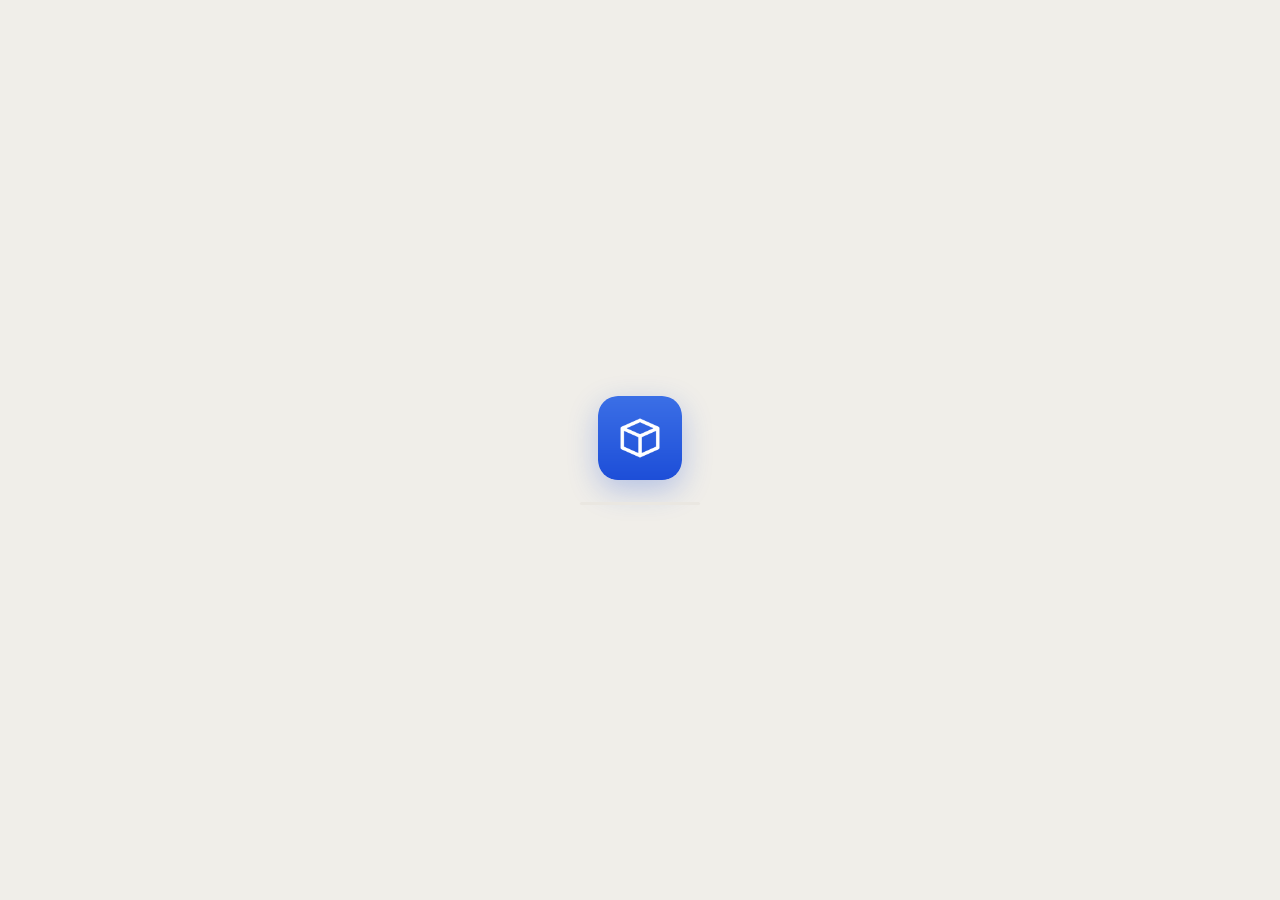
==== index.html @ 54814614 "Add files via upload" ====
<!DOCTYPE html>
<html lang="es">
<head>
<meta charset="UTF-8">
<!-- v100 · Tour de bienvenida (idioma + admin/vendedor) y guía "Cómo usar" (botón ? al pie del menú; el menú queda sólo para el ERP). v96 · Blindaje: el navegador sólo ejecuta código que venga de esta misma app (nada de afuera). -->
<meta http-equiv="Content-Security-Policy" content="default-src 'self'; script-src 'self'; style-src 'self' 'unsafe-inline' https://fonts.googleapis.com; font-src 'self' data: https://fonts.gstatic.com; img-src 'self' data: blob: https:; connect-src 'self' https: http://localhost:8787 http://127.0.0.1:8787; worker-src 'self' blob:; manifest-src 'self'; object-src 'none'; base-uri 'self'; form-action 'self'">
<meta name="referrer" content="strict-origin-when-cross-origin">
<meta name="viewport" content="width=device-width, initial-scale=1.0, viewport-fit=cover">
<meta name="theme-color" content="#1b2430">
<link rel="manifest" href="manifest.json">
<link rel="icon" href="favicon.png" type="image/png">
<link rel="apple-touch-icon" href="apple-touch-icon.png">
<meta name="apple-mobile-web-app-capable" content="yes">
<meta name="mobile-web-app-capable" content="yes">
<meta name="apple-mobile-web-app-status-bar-style" content="black-translucent">
<meta name="apple-mobile-web-app-title" content="Modo Prueba">
<title>Modo Prueba</title>
<link rel="preconnect" href="https://fonts.googleapis.com">
<link rel="preconnect" href="https://fonts.gstatic.com" crossorigin>
<link href="https://fonts.googleapis.com/css2?family=Inter+Tight:wght@400;500;600;700;800;900&family=Spline+Sans+Mono:wght@400;500;600&display=swap" rel="stylesheet">
<script src="config.js"></script>
<script src="js/00a-tema.js"></script>
  <link rel="stylesheet" href="styles.css">
  <link rel="stylesheet" href="configuracion.css">
  <link rel="stylesheet" href="guia.css">
</head>
<body>
<!-- v115 · Pantalla de carga: tapa todo mientras bajan los scripts, así no se ve la app
     vacía antes del login. La saca showLogin()/hideLogin() (js/01-core.js). -->
<div id="bootSplash" class="boot-splash" role="status" aria-label="Loading">
  <img src="icon-512.png" alt="" class="boot-logo" width="84" height="84">
  <span class="boot-bar" aria-hidden="true"><span></span></span>
</div>
<div id="login" class="login-scrim" hidden>
  <div class="login-aurora" aria-hidden="true"><span></span><span></span><span></span></div>
  <div class="login-card">
    <div class="login-logo-wrap"><img src="icon-512.png" alt="" class="login-logo" width="84" height="84"></div>
    <h1>Modo Prueba</h1>
    <p class="login-sub" data-i18n="core.login.sub">Your inventory, synced across all your devices.</p>
    <div class="field"><label for="loginUser" data-i18n="core.login.user">Username</label>
      <input class="inp" id="loginUser" autocomplete="username" autocapitalize="none" spellcheck="false" placeholder="your username" data-i18n-ph="core.login.user.ph"></div>
    <div class="field"><label for="loginPass" data-i18n="core.login.pass">Password</label>
      <div class="pass-wrap">
        <input class="inp" id="loginPass" type="password" autocomplete="current-password" placeholder="••••••••">
        <button type="button" class="pass-toggle" id="loginPassToggle" aria-label="Show password" data-i18n-title="core.login.showpass" data-i18n-aria="core.login.showpass" title="Show password">
          <svg class="eye-on" viewBox="0 0 24 24" fill="none" stroke="currentColor" stroke-width="2" stroke-linecap="round" stroke-linejoin="round" aria-hidden="true"><path d="M1 12s4-7 11-7 11 7 11 7-4 7-11 7-11-7-11-7z"/><circle cx="12" cy="12" r="3"/></svg>
          <svg class="eye-off" viewBox="0 0 24 24" fill="none" stroke="currentColor" stroke-width="2" stroke-linecap="round" stroke-linejoin="round" aria-hidden="true"><path d="M17.94 17.94A10.07 10.07 0 0 1 12 20c-7 0-11-8-11-8a18.45 18.45 0 0 1 5.06-5.94M9.9 4.24A9.12 9.12 0 0 1 12 4c7 0 11 8 11 8a18.5 18.5 0 0 1-2.16 3.19m-6.72-1.07a3 3 0 1 1-4.24-4.24"/><line x1="1" y1="1" x2="23" y2="23"/></svg>
        </button>
      </div>
    </div>
    <div id="loginErr" class="login-err"></div>
    <button class="btn primary login-btn" id="loginBtn" data-i18n="core.login.signin">Sign in</button>
    <p class="login-build">build v1</p>
  </div>
</div>
<div class="topbar" id="topbar">
  <div class="tb-brand">
    <span class="tb-mark" aria-hidden="true">
      <svg viewBox="0 0 24 24" fill="none" stroke="currentColor" stroke-width="2" stroke-linecap="round" stroke-linejoin="round"><path d="M3 7l9-4 9 4v10l-9 4-9-4z"/><path d="M3 7l9 4 9-4M12 11v10"/></svg>
    </span>
    <span class="tb-name">Modo Prueba</span>
  </div>
  <div class="tb-right">
    <button type="button" class="tb-search" data-open-cmdk aria-label="Search" data-i18n-title="cmdk.ph">
      <svg viewBox="0 0 24 24" fill="none" stroke="currentColor" stroke-width="2" stroke-linecap="round" stroke-linejoin="round" aria-hidden="true"><circle cx="11" cy="11" r="7"/><path d="M21 21l-4.3-4.3"/></svg>
      <span class="tb-search-ph" data-i18n="common.search">Search</span>
      <kbd>Ctrl K</kbd>
    </button>
    <span class="tb-user" data-userchip hidden></span>
    <span class="tb-sync" data-syncchip>●</span>
    <div class="lang-switch" role="group" aria-label="Language" data-i18n-title="tb.lang" data-i18n-aria="lang.arialabel">
      <button type="button" class="lang-opt" data-lang-set="en" title="English"><span class="lc">EN</span></button>
      <button type="button" class="lang-opt" data-lang-set="es" title="Español"><span class="lc">ES</span></button>
    </div>
    <button class="theme-switch" data-theme-toggle aria-label="Toggle theme" data-i18n-title="tb.theme" data-i18n-aria="tb.theme" title="Toggle theme">
      <span class="ts-track">
        <span class="ts-hint ts-hint-sun"><svg viewBox="0 0 24 24" fill="none" stroke="currentColor" stroke-width="2" stroke-linecap="round" stroke-linejoin="round" aria-hidden="true"><circle cx="12" cy="12" r="4"/><path d="M12 2v2M12 20v2M4.9 4.9l1.4 1.4M17.7 17.7l1.4 1.4M2 12h2M20 12h2M4.9 19.1l1.4-1.4M17.7 6.3l1.4-1.4"/></svg></span>
        <span class="ts-hint ts-hint-moon"><svg viewBox="0 0 24 24" fill="none" stroke="currentColor" stroke-width="2" stroke-linecap="round" stroke-linejoin="round" aria-hidden="true"><path d="M21 12.8A9 9 0 1 1 11.2 3a7 7 0 0 0 9.8 9.8z"/></svg></span>
        <span class="ts-thumb"><span data-themeicon></span></span>
      </span>
    </button>
  </div>
</div>
<div class="app">
  <aside class="side">
    <div class="brand">
      <img src="icon-192.png" alt="" class="brand-logo" width="34" height="34">
      <h1>Modo Prueba</h1>
    </div>
    <nav class="nav" id="nav">
      <div class="nav-group-title" data-i18n="sec.op">Operations</div>
      <button data-view="dash" data-section="op" class="on"><span class="ico"><svg class="i" viewBox="0 0 24 24" fill="none" stroke="currentColor" stroke-width="2" stroke-linecap="round" stroke-linejoin="round" aria-hidden="true"><rect x="3" y="3" width="7" height="9" rx="1.5"/><rect x="14" y="3" width="7" height="5" rx="1.5"/><rect x="14" y="12" width="7" height="9" rx="1.5"/><rect x="3" y="16" width="7" height="5" rx="1.5"/></svg></span><span data-i18n="nav.dash">Dashboard</span></button>
      <button data-view="ventas" data-section="op"><span class="ico"><svg class="i" viewBox="0 0 24 24" fill="none" stroke="currentColor" stroke-width="2" stroke-linecap="round" stroke-linejoin="round" aria-hidden="true"><circle cx="9" cy="20" r="1.4"/><circle cx="18" cy="20" r="1.4"/><path d="M2 3h2.2l2 12.4a1.6 1.6 0 0 0 1.6 1.3h9.1a1.6 1.6 0 0 0 1.6-1.2L21 8H6"/></svg></span><span data-i18n="nav.ventas">Sales</span></button>
      <button data-view="compras" data-section="op" data-admin-only><span class="ico"><svg class="i" viewBox="0 0 24 24" fill="none" stroke="currentColor" stroke-width="2" stroke-linecap="round" stroke-linejoin="round" aria-hidden="true"><path d="M21 8v11a2 2 0 0 1-2 2H5a2 2 0 0 1-2-2V8"/><path d="M1.5 3.5h21v4.5h-21z"/><path d="M12 11v6.5M9 14.5l3 3 3-3"/></svg></span><span data-i18n="nav.compras">Purchases</span></button>
      <button data-view="mov" data-section="op" data-admin-only><span class="ico"><svg class="i" viewBox="0 0 24 24" fill="none" stroke="currentColor" stroke-width="2" stroke-linecap="round" stroke-linejoin="round" aria-hidden="true"><path d="M7 4v16M7 4 3 8M7 4l4 4"/><path d="M17 20V4M17 20l4-4M17 20l-4-4"/></svg></span><span data-i18n="nav.mov">Movements</span></button>
      <div class="nav-group-title" data-i18n="sec.cat">Catalog</div>
      <button data-view="prod" data-section="cat"><span class="ico"><svg class="i" viewBox="0 0 24 24" fill="none" stroke="currentColor" stroke-width="2" stroke-linecap="round" stroke-linejoin="round" aria-hidden="true"><path d="M21 16V8a2 2 0 0 0-1-1.7l-7-4a2 2 0 0 0-2 0l-7 4A2 2 0 0 0 3 8v8a2 2 0 0 0 1 1.7l7 4a2 2 0 0 0 2 0l7-4A2 2 0 0 0 21 16z"/><path d="M3.3 7 12 12l8.7-5M12 22V12"/></svg></span><span data-i18n="nav.prod">Products</span></button>
      <button data-view="clientes" data-section="cat"><span class="ico"><svg class="i" viewBox="0 0 24 24" fill="none" stroke="currentColor" stroke-width="2" stroke-linecap="round" stroke-linejoin="round" aria-hidden="true"><path d="M17 21v-2a4 4 0 0 0-4-4H6a4 4 0 0 0-4 4v2"/><circle cx="9.5" cy="7" r="4"/><path d="M22 21v-2a4 4 0 0 0-3-3.9"/></svg></span><span data-i18n="nav.clientes">Customers</span></button>
      <div class="nav-group-title" data-admin-only data-i18n="sec.fin">Finance</div>
      <button data-view="resumen" data-section="fin" data-admin-only><span class="ico"><svg class="i" viewBox="0 0 24 24" fill="none" stroke="currentColor" stroke-width="2" stroke-linecap="round" stroke-linejoin="round" aria-hidden="true"><path d="M3 13a9 9 0 0 1 18 0"/><path d="M12 13l4-4"/><path d="M5 19h14"/></svg></span><span data-i18n="nav.resumen">Overview</span></button>
      <button data-view="analisis" data-section="fin" data-admin-only><span class="ico"><svg class="i" viewBox="0 0 24 24" fill="none" stroke="currentColor" stroke-width="2" stroke-linecap="round" stroke-linejoin="round" aria-hidden="true"><path d="M3 3v18h18"/><path d="M7 15l3-4 3 2 4-6"/></svg></span><span data-i18n="nav.analisis">Analysis</span></button>
      <button data-view="pnl" data-section="fin" data-admin-only><span class="ico"><svg class="i" viewBox="0 0 24 24" fill="none" stroke="currentColor" stroke-width="2" stroke-linecap="round" stroke-linejoin="round" aria-hidden="true"><path d="M14 2H6a2 2 0 0 0-2 2v16a2 2 0 0 0 2 2h12a2 2 0 0 0 2-2V8z"/><path d="M14 2v6h6"/><path d="M8.5 17l2.5-3 2 1.5L16 11"/></svg></span><span data-i18n="nav.pnl">P&amp;L</span></button>
      <button data-view="gastos" data-section="fin" data-admin-only><span class="ico"><svg class="i" viewBox="0 0 24 24" fill="none" stroke="currentColor" stroke-width="2" stroke-linecap="round" stroke-linejoin="round" aria-hidden="true"><path d="M3 21h18"/><path d="M5 21V8l7-5 7 5v13"/><path d="M9 21v-6h6v6"/></svg></span><span data-i18n="nav.gastos">Operating expenses</span></button>
      <button data-view="plan" data-section="fin" data-admin-only><span class="ico"><svg class="i" viewBox="0 0 24 24" fill="none" stroke="currentColor" stroke-width="2" stroke-linecap="round" stroke-linejoin="round" aria-hidden="true"><circle cx="12" cy="12" r="9"/><circle cx="12" cy="12" r="5"/><circle cx="12" cy="12" r="1"/></svg></span><span data-i18n="nav.plan">Plan vs actual</span></button>
      <button data-view="inv" data-section="fin" data-admin-only><span class="ico"><svg class="i" viewBox="0 0 24 24" fill="none" stroke="currentColor" stroke-width="2" stroke-linecap="round" stroke-linejoin="round" aria-hidden="true"><path d="M6 3h12l4 6-10 12L2 9z"/><path d="M2 9h20M12 21 8 9l4-6 4 6-4 12"/></svg></span><span data-i18n="nav.inv">Investments</span></button>
      <div class="nav-group-title" data-admin-only data-i18n="sec.dat">Config</div>
      <button data-view="datos" data-section="dat" data-admin-only><span class="ico"><svg class="i" viewBox="0 0 24 24" fill="none" stroke="currentColor" stroke-width="2" stroke-linecap="round" stroke-linejoin="round" aria-hidden="true"><path d="M12 15V3M8 11l4 4 4-4"/><path d="M4 15v4a2 2 0 0 0 2 2h12a2 2 0 0 0 2-2v-4"/></svg></span><span data-i18n="nav.datos">Data</span></button>
      <button data-view="usuarios" data-section="dat" data-admin-only><span class="ico"><svg class="i" viewBox="0 0 24 24" fill="none" stroke="currentColor" stroke-width="2" stroke-linecap="round" stroke-linejoin="round" aria-hidden="true"><circle cx="12" cy="8" r="4"/><path d="M5.5 21a6.5 6.5 0 0 1 13 0"/></svg></span><span data-i18n="nav.usuarios">Users</span></button>
    </nav>
    <div class="foot">
      <div class="side-actions">
        <button class="side-btn" data-open-guide aria-label="How to use" data-i18n-title="nav.guia" data-i18n-aria="nav.guia" title="How to use">
          <svg viewBox="0 0 24 24" fill="none" stroke="currentColor" stroke-width="2" stroke-linecap="round" stroke-linejoin="round" aria-hidden="true"><circle cx="12" cy="12" r="10"/><path d="M9.1 9a3 3 0 0 1 5.8 1c0 2-3 2.5-3 4.5M12 17.5h.01"/></svg>
        </button>
        <button class="side-btn" data-syncside data-syncicon aria-label="Sync" data-i18n-title="tb.sync" data-i18n-aria="tb.sync" title="Sync">
          <svg viewBox="0 0 24 24" fill="none" stroke="currentColor" stroke-width="2" stroke-linecap="round" stroke-linejoin="round" aria-hidden="true">
            <path d="M3 12a9 9 0 0 1 15-6.7L21 8"/><path d="M21 3v5h-5"/>
            <path d="M21 12a9 9 0 0 1-15 6.7L3 16"/><path d="M3 21v-5h5"/>
          </svg>
        </button>
        <button class="side-btn is-logout" data-logout-side aria-label="Sign out" data-i18n-title="tb.logout" data-i18n-aria="tb.logout" title="Sign out">
          <svg viewBox="0 0 24 24" fill="none" stroke="currentColor" stroke-width="2" stroke-linecap="round" stroke-linejoin="round" aria-hidden="true">
            <path d="M9 21H5a2 2 0 0 1-2-2V5a2 2 0 0 1 2-2h4"/><path d="M16 17l5-5-5-5"/><path d="M21 12H9"/>
          </svg>
        </button>
      </div>
    </div>
  </aside>

  <div class="mobtop" id="navMob">
    <img src="icon-192.png" alt="" class="brand-m-logo" width="24" height="24">
    <button data-view="dash" data-section="op" class="on" data-i18n="nav.dash">Dashboard</button>
    <button data-view="resumen" data-section="fin" data-admin-only data-i18n="nav.resumen">Overview</button>
    <button data-view="analisis" data-section="fin" data-admin-only data-i18n="nav.analisis">Analysis</button>
    <button data-view="pnl" data-section="fin" data-admin-only data-i18n="nav.pnl">P&amp;L</button>
    <button data-view="gastos" data-section="fin" data-admin-only data-i18n="nav.gastos.short">Opex</button>
    <button data-view="plan" data-section="fin" data-admin-only data-i18n="nav.plan">Plan vs actual</button>
    <button data-view="prod" data-section="cat" data-i18n="nav.prod">Products</button>
    <button data-view="compras" data-section="op" data-admin-only data-i18n="nav.compras">Purchases</button>
    <button data-view="ventas" data-section="op" data-i18n="nav.ventas">Sales</button>
    <button data-view="clientes" data-section="cat" data-i18n="nav.clientes.short">Cust.</button>
    <button data-view="mov" data-section="op" data-admin-only data-i18n="nav.mov.short">Movem.</button>
    <button data-view="inv" data-section="fin" data-admin-only data-i18n="nav.inv">Investments</button>
    <button data-view="datos" data-section="dat" data-admin-only data-i18n="nav.datos">Data</button>
    <button data-view="usuarios" data-section="dat" data-admin-only data-i18n="nav.usuarios">Users</button>
    <button type="button" class="mob-help" data-open-guide aria-label="How to use" data-i18n-title="nav.guia" data-i18n-aria="nav.guia" title="How to use"><svg class="i" viewBox="0 0 24 24" fill="none" stroke="currentColor" stroke-width="2" stroke-linecap="round" stroke-linejoin="round" aria-hidden="true"><circle cx="12" cy="12" r="10"/><path d="M9.1 9a3 3 0 0 1 5.8 1c0 2-3 2.5-3 4.5M12 17.5h.01"/></svg></button>
    <span class="mob-role" data-rolebadge style="align-self:center;margin-left:auto;font-size:10.5px;font-weight:800;letter-spacing:.4px;white-space:nowrap;padding:3px 8px;border-radius:999px;text-transform:uppercase"></span>
    <span data-syncchip style="align-self:center;font-size:11.5px;font-weight:700;white-space:nowrap;padding-left:8px">●</span>
    <div class="lang-switch mob-lang" role="group" aria-label="Language" data-i18n-title="tb.lang" data-i18n-aria="lang.arialabel" style="align-self:center;margin-left:8px">
      <button type="button" class="lang-opt" data-lang-set="en" title="English"><span class="lc">EN</span></button>
      <button type="button" class="lang-opt" data-lang-set="es" title="Español"><span class="lc">ES</span></button>
    </div>
    <button class="theme-switch mob-theme" data-theme-toggle aria-label="Toggle theme" data-i18n-title="tb.theme" data-i18n-aria="tb.theme" title="Toggle theme" style="align-self:center;margin-left:8px">
      <span class="ts-track">
        <span class="ts-hint ts-hint-sun"><svg viewBox="0 0 24 24" fill="none" stroke="currentColor" stroke-width="2" stroke-linecap="round" stroke-linejoin="round" aria-hidden="true"><circle cx="12" cy="12" r="4"/><path d="M12 2v2M12 20v2M4.9 4.9l1.4 1.4M17.7 17.7l1.4 1.4M2 12h2M20 12h2M4.9 19.1l1.4-1.4M17.7 6.3l1.4-1.4"/></svg></span>
        <span class="ts-hint ts-hint-moon"><svg viewBox="0 0 24 24" fill="none" stroke="currentColor" stroke-width="2" stroke-linecap="round" stroke-linejoin="round" aria-hidden="true"><path d="M21 12.8A9 9 0 1 1 11.2 3a7 7 0 0 0 9.8 9.8z"/></svg></span>
        <span class="ts-thumb"><span data-themeicon></span></span>
      </span>
    </button>
    <button class="mob-logout" data-logout-side aria-label="Sign out" data-i18n-title="tb.logout" data-i18n-aria="tb.logout" title="Sign out" style="align-self:center;margin-left:6px;background:none;border:0;color:var(--nav-ink);padding:6px;border-radius:6px">
      <svg viewBox="0 0 24 24" width="18" height="18" fill="none" stroke="currentColor" stroke-width="2" stroke-linecap="round" stroke-linejoin="round" aria-hidden="true"><path d="M9 21H5a2 2 0 0 1-2-2V5a2 2 0 0 1 2-2h4"/><path d="M16 17l5-5-5-5"/><path d="M21 12H9"/></svg>
    </button>
  </div>

  <!-- v94 · Navegación mobile: tab bar inferior (zona del pulgar) + botón flotante + hoja "Más" -->
  <nav class="tabbar" id="tabbar" data-i18n-aria="nav.main" aria-label="Main navigation">
    <button type="button" class="tab" data-view="dash"><svg class="i" width="22" height="22" viewBox="0 0 24 24" fill="none" stroke="currentColor" stroke-width="2" stroke-linecap="round" stroke-linejoin="round" aria-hidden="true"><rect x="3" y="3" width="7" height="9" rx="1.5"/><rect x="14" y="3" width="7" height="5" rx="1.5"/><rect x="14" y="12" width="7" height="9" rx="1.5"/><rect x="3" y="16" width="7" height="5" rx="1.5"/></svg><span data-i18n="nav.dash"></span></button>
    <button type="button" class="tab" data-view="ventas"><svg class="i" width="22" height="22" viewBox="0 0 24 24" fill="none" stroke="currentColor" stroke-width="2" stroke-linecap="round" stroke-linejoin="round" aria-hidden="true"><circle cx="9" cy="20" r="1.4"/><circle cx="18" cy="20" r="1.4"/><path d="M2 3h2.2l2 12.4a1.6 1.6 0 0 0 1.6 1.3h9.1a1.6 1.6 0 0 0 1.6-1.2L21 8H6"/></svg><span data-i18n="nav.ventas"></span></button>
    <button type="button" class="tab" data-view="prod"><svg class="i" width="22" height="22" viewBox="0 0 24 24" fill="none" stroke="currentColor" stroke-width="2" stroke-linecap="round" stroke-linejoin="round" aria-hidden="true"><path d="M21 16V8a2 2 0 0 0-1-1.7l-7-4a2 2 0 0 0-2 0l-7 4A2 2 0 0 0 3 8v8a2 2 0 0 0 1 1.7l7 4a2 2 0 0 0 2 0l7-4A2 2 0 0 0 21 16z"/><path d="M3.3 7 12 12l8.7-5M12 22V12"/></svg><span data-i18n="nav.prod"></span></button>
    <button type="button" class="tab" data-view="clientes"><svg class="i" width="22" height="22" viewBox="0 0 24 24" fill="none" stroke="currentColor" stroke-width="2" stroke-linecap="round" stroke-linejoin="round" aria-hidden="true"><path d="M17 21v-2a4 4 0 0 0-4-4H6a4 4 0 0 0-4 4v2"/><circle cx="9.5" cy="7" r="4"/><path d="M22 21v-2a4 4 0 0 0-3-3.9"/></svg><span data-i18n="nav.clientes"></span></button>
    <button type="button" class="tab" id="tabMore" aria-haspopup="dialog" aria-expanded="false" aria-controls="moreSheet"><svg class="i" width="22" height="22" viewBox="0 0 24 24" fill="none" stroke="currentColor" stroke-width="2" stroke-linecap="round" stroke-linejoin="round" aria-hidden="true"><circle cx="5" cy="12" r="1.3"/><circle cx="12" cy="12" r="1.3"/><circle cx="19" cy="12" r="1.3"/></svg><span data-i18n="nav.more">More</span></button>
  </nav>
  <button type="button" class="fab" id="fabVenta"><svg viewBox="0 0 24 24" width="20" height="20" fill="none" stroke="currentColor" stroke-width="2.4" stroke-linecap="round" aria-hidden="true"><path d="M12 5v14M5 12h14"/></svg><span data-i18n="dash.newsale">New sale</span></button>
  <div class="ms-scrim" id="moreScrim" hidden></div>
  <div class="more-sheet" id="moreSheet" role="dialog" aria-modal="true" aria-labelledby="moreTitle" hidden>
    <div class="ms-grip" aria-hidden="true"></div>
    <h2 class="ms-title" id="moreTitle" data-i18n="nav.more.title">More sections</h2>
    <div class="ms-group" data-admin-only><div class="ms-gtitle" data-i18n="sec.op"></div><div class="ms-grid">
        <button type="button" class="ms-item" data-view="compras" data-admin-only><svg class="i" width="22" height="22" viewBox="0 0 24 24" fill="none" stroke="currentColor" stroke-width="2" stroke-linecap="round" stroke-linejoin="round" aria-hidden="true"><path d="M21 8v11a2 2 0 0 1-2 2H5a2 2 0 0 1-2-2V8"/><path d="M1.5 3.5h21v4.5h-21z"/><path d="M12 11v6.5M9 14.5l3 3 3-3"/></svg><span data-i18n="nav.compras"></span></button>
        <button type="button" class="ms-item" data-view="mov" data-admin-only><svg class="i" width="22" height="22" viewBox="0 0 24 24" fill="none" stroke="currentColor" stroke-width="2" stroke-linecap="round" stroke-linejoin="round" aria-hidden="true"><path d="M7 4v16M7 4 3 8M7 4l4 4"/><path d="M17 20V4M17 20l4-4M17 20l-4-4"/></svg><span data-i18n="nav.mov"></span></button>
    </div></div>
    <div class="ms-group" data-admin-only><div class="ms-gtitle" data-i18n="sec.fin"></div><div class="ms-grid">
        <button type="button" class="ms-item" data-view="resumen" data-admin-only><svg class="i" width="22" height="22" viewBox="0 0 24 24" fill="none" stroke="currentColor" stroke-width="2" stroke-linecap="round" stroke-linejoin="round" aria-hidden="true"><path d="M3 13a9 9 0 0 1 18 0"/><path d="M12 13l4-4"/><path d="M5 19h14"/></svg><span data-i18n="nav.resumen"></span></button>
        <button type="button" class="ms-item" data-view="analisis" data-admin-only><svg class="i" width="22" height="22" viewBox="0 0 24 24" fill="none" stroke="currentColor" stroke-width="2" stroke-linecap="round" stroke-linejoin="round" aria-hidden="true"><path d="M3 3v18h18"/><path d="M7 15l3-4 3 2 4-6"/></svg><span data-i18n="nav.analisis"></span></button>
        <button type="button" class="ms-item" data-view="pnl" data-admin-only><svg class="i" width="22" height="22" viewBox="0 0 24 24" fill="none" stroke="currentColor" stroke-width="2" stroke-linecap="round" stroke-linejoin="round" aria-hidden="true"><path d="M14 2H6a2 2 0 0 0-2 2v16a2 2 0 0 0 2 2h12a2 2 0 0 0 2-2V8z"/><path d="M14 2v6h6"/><path d="M8.5 17l2.5-3 2 1.5L16 11"/></svg><span data-i18n="nav.pnl"></span></button>
        <button type="button" class="ms-item" data-view="gastos" data-admin-only><svg class="i" width="22" height="22" viewBox="0 0 24 24" fill="none" stroke="currentColor" stroke-width="2" stroke-linecap="round" stroke-linejoin="round" aria-hidden="true"><path d="M3 21h18"/><path d="M5 21V8l7-5 7 5v13"/><path d="M9 21v-6h6v6"/></svg><span data-i18n="nav.gastos"></span></button>
        <button type="button" class="ms-item" data-view="plan" data-admin-only><svg class="i" width="22" height="22" viewBox="0 0 24 24" fill="none" stroke="currentColor" stroke-width="2" stroke-linecap="round" stroke-linejoin="round" aria-hidden="true"><circle cx="12" cy="12" r="9"/><circle cx="12" cy="12" r="5"/><circle cx="12" cy="12" r="1"/></svg><span data-i18n="nav.plan"></span></button>
        <button type="button" class="ms-item" data-view="inv" data-admin-only><svg class="i" width="22" height="22" viewBox="0 0 24 24" fill="none" stroke="currentColor" stroke-width="2" stroke-linecap="round" stroke-linejoin="round" aria-hidden="true"><path d="M6 3h12l4 6-10 12L2 9z"/><path d="M2 9h20M12 21 8 9l4-6 4 6-4 12"/></svg><span data-i18n="nav.inv"></span></button>
    </div></div>
    <div class="ms-group" data-admin-only><div class="ms-gtitle" data-i18n="sec.dat"></div><div class="ms-grid">
        <button type="button" class="ms-item" data-view="datos" data-admin-only><svg class="i" width="22" height="22" viewBox="0 0 24 24" fill="none" stroke="currentColor" stroke-width="2" stroke-linecap="round" stroke-linejoin="round" aria-hidden="true"><path d="M12 15V3M8 11l4 4 4-4"/><path d="M4 15v4a2 2 0 0 0 2 2h12a2 2 0 0 0 2-2v-4"/></svg><span data-i18n="nav.datos"></span></button>
        <button type="button" class="ms-item" data-view="usuarios" data-admin-only><svg class="i" width="22" height="22" viewBox="0 0 24 24" fill="none" stroke="currentColor" stroke-width="2" stroke-linecap="round" stroke-linejoin="round" aria-hidden="true"><circle cx="12" cy="8" r="4"/><path d="M5.5 21a6.5 6.5 0 0 1 13 0"/></svg><span data-i18n="nav.usuarios"></span></button>
    </div></div>
    <div class="ms-group"><div class="ms-gtitle" data-i18n="nav.prefs">Preferences</div>
      <div class="ms-row"><span data-i18n="nav.lang">Language</span>
        <div class="lang-switch" role="group" data-i18n-aria="lang.arialabel" aria-label="Language"><button type="button" class="lang-opt" data-lang-set="en"><span class="lc">EN</span></button><button type="button" class="lang-opt" data-lang-set="es"><span class="lc">ES</span></button></div></div>
      <div class="ms-row"><span data-i18n="nav.theme">Dark mode</span>
        <button class="theme-switch" data-theme-toggle data-i18n-aria="tb.theme" aria-label="Toggle theme"><span class="ts-track">
        <span class="ts-hint ts-hint-sun"><svg viewBox="0 0 24 24" fill="none" stroke="currentColor" stroke-width="2" stroke-linecap="round" stroke-linejoin="round" aria-hidden="true"><circle cx="12" cy="12" r="4"/><path d="M12 2v2M12 20v2M4.9 4.9l1.4 1.4M17.7 17.7l1.4 1.4M2 12h2M20 12h2M4.9 19.1l1.4-1.4M17.7 6.3l1.4-1.4"/></svg></span>
        <span class="ts-hint ts-hint-moon"><svg viewBox="0 0 24 24" fill="none" stroke="currentColor" stroke-width="2" stroke-linecap="round" stroke-linejoin="round" aria-hidden="true"><path d="M21 12.8A9 9 0 1 1 11.2 3a7 7 0 0 0 9.8 9.8z"/></svg></span>
        <span class="ts-thumb"><span data-themeicon></span></span>
      </span></button></div>
      <div class="ms-actions">
        <button type="button" class="btn" data-syncside><svg class="i" viewBox="0 0 24 24" fill="none" stroke="currentColor" stroke-width="2" stroke-linecap="round" stroke-linejoin="round" aria-hidden="true"><path d="M3 12a9 9 0 0 1 15-6.7L21 8"/><path d="M21 3v5h-5"/><path d="M21 12a9 9 0 0 1-15 6.7L3 16"/><path d="M3 21v-5h5"/></svg><span data-i18n="tb.sync">Sync</span></button>
        <button type="button" class="btn danger" data-logout-side><svg class="i" viewBox="0 0 24 24" fill="none" stroke="currentColor" stroke-width="2" stroke-linecap="round" stroke-linejoin="round" aria-hidden="true"><path d="M9 21H5a2 2 0 0 1-2-2V5a2 2 0 0 1 2-2h4"/><path d="M16 17l5-5-5-5"/><path d="M21 12H9"/></svg><span data-i18n="tb.logout">Sign out</span></button>
      </div>
    </div>
  </div>

  <main class="main" id="main"></main>
</div>

<div id="modalRoot"></div>
<div id="toasts" aria-live="polite"></div>

<!-- Librerías guardadas DENTRO de la app (carpeta vendor), ya no se bajan de internet -->
<script src="js/00b-i18n.js"></script>
<script src="js/00d-i18n-fin.js"></script>
<script src="js/00e-i18n-guia.js"></script>
<script src="js/00c-icons.js"></script>
<script src="js/09-compat-select.js"></script>
<script src="js/07-paises.js"></script>
<script src="js/01-core.js"></script>
<script src="js/02-engine.js"></script>
<script src="js/05-metrics.js"></script>
<script src="js/06-fpa.js"></script>
<script src="js/03-router.js"></script>
<script src="js/10-view-dashboard.js"></script>
<script src="js/11-view-analisis.js"></script>
<script src="js/11b-view-pnl.js"></script>
<script src="js/11c-view-resumen.js"></script>
<script src="js/11d-view-plan.js"></script>
<script src="js/11f-view-gastos.js"></script>
<script src="js/11e-drill.js"></script>
<script src="js/12-view-investments.js"></script>
<script src="js/13-view-productos.js"></script>
<script src="js/14-view-documentos.js"></script>
<script src="js/15-view-movimientos.js"></script>
<script src="js/16-view-datos.js"></script>
<script src="js/20-modal-producto.js"></script>
<script src="js/21-modal-documento.js"></script>
<script src="js/17-view-clientes.js"></script>
<script src="js/30-pdf.js"></script>
<script src="js/31-export-pnl.js"></script>
<script src="js/31b-export-pnl-pro.js"></script>
<script src="js/32-importar-pdf.js"></script>
<script src="js/33-ficha-producto.js"></script>
<script src="js/34-datos-io.js"></script>
<script src="js/35-sku-asociados.js"></script>
<script src="js/36-cobros.js"></script>
<script src="js/37-editor.js"></script>
<script src="js/39-stock-grupo.js"></script>
<script src="js/18-papelera.js"></script>
<script src="js/19-view-guia.js"></script>
<script src="js/22-ui-modales.js"></script>
<script src="js/40-field-enhancers.js"></script>
<script src="js/41-mobile-nav.js"></script>
<script src="js/42-moneda.js"></script>
<script src="js/43-seguridad.js"></script>
<script src="js/91-onboarding.js"></script>
<script src="js/90-boot.js"></script>
</body>
</html>
---- styles.css ----
/* ======================================================================
   ÍNDICE DE styles.css  (v100)   — buscá el título con Ctrl+F
   ----------------------------------------------------------------------
   1. Tokens (:root claro y oscuro) ........ "SISTEMA DE DISEÑO"
   2. Base, layout, barra superior, sidebar  "Layout"
   3. Componentes: botones, cards/KPIs, tablas, formularios, modal, toast
   4. Vistas: análisis, login, calendario, movimientos, compras, ventas,
      plan del mes, gastos, vista de documento
   5. Mobile (≤860px) ...................... "v94 · MOBILE"
   6. Accesibilidad ........................ "v97 · Accesibilidad"
   7. Sistema de diseño + utilidades u-* ... "v98 · Sistema de diseño"
   8. Clases semánticas .................... "v100 · Clases semánticas"
   Regla: los bloques 5–8 van AL FINAL a propósito (tienen que ganarle a lo
   anterior). Colores, tamaños, radios y sombras: SIEMPRE con tokens.
   ====================================================================== */
  :root{
    --ink:#1a1a1a;
    --ink-soft:#3a362f;
    --paper:#faf9f7;
    --surface:#ffffff;
    --surface-2:#f5f3ef;
    --line:#eae7e1;
    --line-strong:#dad6ce;
    --accent:#2563eb;
    --metric2:var(--chart-2);   /* color de la métrica "unidades" en Análisis (teal) */
    --accent-ink:#2563eb;
    /* v97: rellenos con texto blanco y tintas de texto separados (AA en ambos temas) */
    --accent-fill:#2563eb;        /* blanco encima = 5.17:1 */
    --accent-fill-hover:#1d4ed8;  /* 6.70:1 */
    --up-ink:#1d4ed8; --down-ink:#b91c1c;
    --input-border:#8a8478;       /* 3.72:1 sobre blanco (WCAG 1.4.11 pide 3:1) */
    --up:#2563eb;
    --up-bg:#eaf0fc;
    --down:#dc2626;
    --down-bg:#fbecec;
    --alert:#dc2626;
    --alert-bg:#fbecec;
    --muted:#6b665e;   /* antes #7a756c: no llegaba a 4.5:1 sobre surface-2 en labels chicos */
    /* Semántica financiera: positivo/negativo/atención separados del azul de marca.
       --up sigue siendo el azul de acciones (botón de compra, sync) para no romper nada. */
    --pos:#15803d; --pos-bg:#e8f3ec;
    --neg:#b91c1c; --neg-bg:#fbecec;
    --warn-ink:#b45309; --warn-bg:#fcf1e1;
    --warn-text:#92400e;   /* v99: texto ámbar sobre --warn-bg (6.3:1) */
    --series-sales:var(--chart-1); --series-purch:var(--chart-3);
    --bar-sub:#3d3a35;
    --text:#1a1a1a;
    --radius:var(--r-lg);
    /* ================= v98 · SISTEMA DE DISEÑO =================
       Usá SIEMPRE estos tokens; no valores sueltos.
       Radios (regla: el de adentro es más chico que el de afuera)
         xs  4  → etiquetas, SKU, barritas          sm  8  → botones, campos, chips cuadrados
         md 12  → cajas internas, popovers           lg 16  → cards, paneles, modales
         xl 20  → hojas y botón flotante (mobile)    pill   → chips redondos, pills
       Tipografía (nada por debajo de 12px)
         xs 12 caption/labels · sm 13 tablas densas · md 14 controles · base 15 cuerpo
         lg 16 campos mobile/destacados · xl 18 títulos de card/modal · 2xl 22 · 3xl 26 títulos de página · 4xl 32
       Pesos: 400 regular · 500 medium · 600 semibold · 700 bold · 800 display (KPIs, marca)
       Elevación: 1 cards · 2 popovers/menús/toasts · 3 modales/hojas/login
       Espaciado (múltiplos de 4): 4 · 8 · 12 · 16 · 20 · 24 · 32 */
    --r-xs:4px; --r-sm:8px; --r-md:12px; --r-lg:16px; --r-xl:20px; --r-pill:999px;
    --fs-xs:12px; --fs-sm:13px; --fs-md:14px; --fs-base:15px; --fs-lg:16px;
    --fs-xl:18px; --fs-2xl:22px; --fs-3xl:26px; --fs-4xl:32px;
    --sp-1:4px; --sp-2:8px; --sp-3:12px; --sp-4:16px; --sp-5:20px; --sp-6:24px; --sp-8:32px;
    --shadow-1:0 1px 2px rgba(26,26,26,.05),0 2px 8px rgba(26,26,26,.05);
    --shadow-2:0 12px 32px rgba(17,19,23,.16),0 2px 6px rgba(17,19,23,.08);
    --shadow-3:0 24px 64px rgba(17,19,23,.26),0 2px 8px rgba(17,19,23,.08);
    /* Gráficos: paleta propia, separada del azul de marca/CTA */
    --chart-1:#4f46e5;  /* serie principal (ventas) — índigo */
    --chart-2:#0d9488;  /* unidades — teal */
    --chart-3:#857a6b;  /* compras — gris cálido */
    --mono:"Spline Sans Mono",ui-monospace,"SF Mono","Menlo","Consolas",monospace;
    --sans:"Inter Tight",-apple-system,BlinkMacSystemFont,"Segoe UI","Helvetica Neue",Arial,sans-serif;
    --shadow:var(--shadow-1);   /* alias histórico */
    --side-bg:#f3f1ed;
    --side-hover:#e9e6df;
    --nav-ink:#5a554c;
    --topbar-bg:#ffffff;
    --login-bg:#f0eee9; --topbar-h:54px;}
  :root[data-theme="dark"]{
    --ink:#0b0e13;
    --paper:#0f141b;
    --surface:#161c25;
    --surface-2:#1d2530;
    --line:#28303c;
    --line-strong:#38424f;
    --accent:#4d82e8;
    --accent-ink:#7aa5f0;
    --accent-fill:#2f6bdc;        /* blanco encima = 4.93:1 (antes #4d82e8 = 3.7:1) */
    --accent-fill-hover:#2558c4;
    --up-ink:#7aa5f0; --down-ink:#f87171;
    --input-border:#6b7686;       /* 3.72:1 sobre surface */
    --up:#4d82e8;
    --up-bg:#17243b;
    --down:#f16a68;
    --down-bg:#3a1e1e;
    --alert:#f16a68;
    --alert-bg:#3a1e1e;
    --muted:#8b93a1;
    --pos:#4ade80; --pos-bg:#16301f;
    --neg:#f87171; --neg-bg:#3a1e1e;
    --warn-ink:#fbbf24; --warn-bg:#3a2e14;
    --warn-text:#fbbf24;
    --chart-1:#818cf8; --chart-2:#2bb3a3; --chart-3:#a79d8f;
    --series-sales:var(--chart-1); --series-purch:var(--chart-3);
    --shadow-1:0 1px 2px rgba(0,0,0,.35);
    --shadow-2:0 16px 40px rgba(0,0,0,.6),0 2px 8px rgba(0,0,0,.4);
    --shadow-3:0 24px 64px rgba(0,0,0,.65),0 2px 8px rgba(0,0,0,.4);
    --bar-sub:#aab2bf;
    --text:#e6e9ee;
    --shadow:0 1px 2px rgba(0,0,0,.45);
    --side-bg:#12171f;
    --side-hover:#1d2530;
    --nav-ink:#c2c9d4;
    --topbar-bg:#12171f;
    --login-bg:#0b0f15;
  }
  :root[data-theme="dark"] .banner.warn{color:#f3b3b3;border-color:#5a2b2b}
  :root[data-theme="dark"] .banner.ok{color:var(--accent-ink);border-color:#264a6e}
  :root[data-theme="dark"] .login-card .inp{background:var(--surface-2)}
  :root[data-theme="dark"] .login-build{color:#5b6472}
  /* v98: sombra en oscuro vía tokens */
  *{box-sizing:border-box}
  html,body{margin:0;padding:0}
  body{
    font-family:var(--sans);
    background:var(--paper);
    color:var(--text);
    font-size:var(--fs-base);
    line-height:1.5;
    -webkit-font-smoothing:antialiased;
  }
  .num{font-family:var(--sans);font-variant-numeric:tabular-nums;font-feature-settings:"tnum" 1}  /* v98: SKU sigue en mono */
  button{font-family:inherit;cursor:pointer}
  input,select,textarea{font-family:inherit;font-size:var(--fs-md);color:var(--text)}
  input::placeholder,textarea::placeholder{color:var(--muted);opacity:1}
  :root[data-theme="dark"] input[type="date"]::-webkit-calendar-picker-indicator{filter:invert(1) opacity(.7)}
  input:focus-visible,select:focus-visible,button:focus-visible{
    outline:2px solid var(--accent);outline-offset:2px;
  }

  /* ---------- Layout ---------- */
  
  .app{display:grid;grid-template-columns:232px 1fr;min-height:100vh;padding-top:var(--topbar-h)}
  .side{
    background:var(--side-bg);color:var(--muted);padding:22px 16px;
    display:flex;flex-direction:column;gap:4px;position:sticky;top:var(--topbar-h);height:calc(100vh - var(--topbar-h));border-right:1px solid var(--line-strong); overflow:hidden;}

  /* ---------- Barra superior transparente (glass), scrollea por detrás ---------- */
  .topbar{
    position:fixed;top:0;left:0;right:0;height:var(--topbar-h);z-index:44;
    display:flex;align-items:center;justify-content:space-between;
    padding:0 22px 0 18px;
    background:transparent;border-bottom:1px solid transparent;
    -webkit-backdrop-filter:blur(12px) saturate(1.15);backdrop-filter:blur(12px) saturate(1.15);
    transition:background .2s,border-color .2s;
  }
  .topbar.scrolled{ background:color-mix(in srgb, var(--paper) 72%, transparent); border-bottom-color:var(--line) }
  @supports not (background:color-mix(in srgb, red, blue)){ .topbar.scrolled{ background:var(--topbar-bg) } }
  .topbar .tb-brand{display:flex;align-items:center;gap:9px;min-width:0}
  .topbar .tb-mark{width:27px;height:27px;border-radius:var(--r-sm);flex-shrink:0;display:flex;align-items:center;justify-content:center;background:var(--accent-fill);color:#fff;box-shadow:0 2px 8px rgba(29,78,216,.28)}
  .topbar .tb-mark svg{width:15px;height:15px}
  .topbar .tb-name{font-size:var(--fs-base);font-weight:800;color:var(--text);letter-spacing:-.4px;white-space:nowrap}
  .topbar .tb-right{display:flex;align-items:center;gap:14px}
  .topbar .tb-sync{font-size:var(--fs-xs);font-weight:700;white-space:nowrap}
  @media (max-width:860px){ .topbar{display:none} }
  .brand{display:none}
  .brand-logo{border-radius:var(--r-sm);flex-shrink:0;box-shadow:0 2px 8px rgba(17,19,23,.14)}
  .brand h1{font-size:var(--fs-base);font-weight:800;color:var(--text);margin:0;letter-spacing:-.4px}
  .side-actions{display:flex;flex-direction:column;gap:6px;margin-top:14px;align-items:flex-start}
  .side-btn{
    display:inline-flex;align-items:center;justify-content:center;
    width:34px;height:34px;padding:0;border-radius:var(--r-sm);
    background:none;border:1px solid transparent;color:var(--muted);
    transition:color .12s,background .12s,border-color .12s;
  }
  .side-btn:hover{color:var(--text);background:var(--side-hover);border-color:var(--line)}
  .side-btn.is-logout:hover{color:var(--down);border-color:var(--line-strong)}
  .side-btn svg{width:17px;height:17px;display:block}
  @keyframes side-spin{to{transform:rotate(360deg)}}
  .side-btn.spin svg{animation:side-spin .8s linear infinite;transform-origin:center}

  /* ---------- Switch de tema (deslizable, arriba a la derecha) ---------- */
  .theme-switch{background:none;border:0;padding:0;cursor:pointer;-webkit-tap-highlight-color:transparent;flex-shrink:0}
  /* Switch de idioma EN/ES (mismo patrón visual que en stockselect) */
  .lang-switch{display:inline-flex;align-items:center;gap:2px;background:var(--surface-2);border:1px solid var(--line);border-radius:var(--r-pill);padding:2px;flex-shrink:0}
  .lang-opt{display:inline-flex;align-items:center;gap:5px;border:0;background:transparent;color:var(--muted);font-family:var(--sans);font-size:var(--fs-xs);font-weight:700;padding:4px 8px;border-radius:var(--r-pill);cursor:pointer;line-height:1;transition:background .15s,color .15s}
  .lang-opt.on{background:var(--surface);color:var(--text);box-shadow:0 1px 3px rgba(0,0,0,.14)}
  .lang-opt:not(.on):hover{color:var(--text)}
  @media(max-width:860px){ .lang-opt{padding:5px 9px} }
  .theme-switch .ts-track{position:relative;display:block;width:60px;height:28px;border-radius:var(--r-xl);background:var(--surface-2);border:1px solid var(--line-strong);box-shadow:var(--shadow);transition:background .2s,border-color .2s}
  .theme-switch .ts-hint{position:absolute;top:0;height:100%;width:28px;display:flex;align-items:center;justify-content:center;color:var(--muted);opacity:.5}
  .theme-switch .ts-hint svg{width:13px;height:13px}
  .theme-switch .ts-hint-sun{left:2px}
  .theme-switch .ts-hint-moon{right:2px}
  .theme-switch .ts-thumb{position:absolute;top:2px;left:2px;width:22px;height:22px;border-radius:50%;background:#fff;box-shadow:0 1px 3px rgba(0,0,0,.3);display:flex;align-items:center;justify-content:center;color:#e0a11a;transition:transform .22s ease,background .2s,color .2s}
  .theme-switch .ts-thumb svg{width:13px;height:13px}
  :root[data-theme="dark"] .theme-switch .ts-thumb{transform:translateX(32px);background:#e6e9ee;color:#3b4b66}
  .brand-m-logo{border-radius:var(--r-sm);align-self:center;margin-right:6px}
  .nav{display:flex;flex-direction:column;gap:2px}
  .nav button{
    position:relative;display:flex;align-items:center;gap:11px;width:100%;text-align:left;
    background:none;border:0;color:var(--nav-ink);padding:10px 12px;border-radius:var(--r-sm);
    font-size:var(--fs-md);font-weight:500;
    transition:background .18s ease,color .18s ease,transform .16s cubic-bezier(.34,1.56,.64,1);
    animation:navIn .34s ease both;
  }
  /* barrita de acento a la izquierda: crece al pasar el mouse sobre un ítem inactivo */
  .nav button::before{
    content:"";position:absolute;left:2px;top:50%;height:0;width:3px;border-radius:3px;
    background:var(--accent-fill);transform:translateY(-50%);transition:height .2s cubic-bezier(.34,1.56,.64,1);
  }
  .nav button .ico{width:18px;text-align:center;font-family:var(--mono);font-size:var(--fs-md);opacity:.7;transition:transform .18s ease,opacity .18s ease}
  .nav button:hover{background:var(--side-hover);color:var(--text)}
  .nav button:hover .ico{transform:scale(1.14)}
  .nav button:not(.on):hover{transform:translateX(3px)}
  .nav button:not(.on):hover::before{height:16px}
  .nav button.on{background:color-mix(in srgb, var(--accent) 13%, transparent);color:var(--accent-ink);box-shadow:inset 3px 0 0 var(--accent)}
  .nav button.on .ico{opacity:1;color:var(--accent-ink);animation:navPop .32s cubic-bezier(.34,1.56,.64,1)}
  /* stagger de entrada: cada botón entra un toque después que el anterior */
  .nav button:nth-child(1){animation-delay:.02s}
  .nav button:nth-child(2){animation-delay:.06s}
  .nav button:nth-child(3){animation-delay:.10s}
  .nav button:nth-child(4){animation-delay:.14s}
  .nav button:nth-child(5){animation-delay:.18s}
  .nav button:nth-child(6){animation-delay:.22s}
  .nav button:nth-child(7){animation-delay:.26s}
  @keyframes navIn{from{opacity:0;transform:translateX(-8px)}to{opacity:1;transform:translateX(0)}}
  @keyframes navPop{0%{transform:scale(.82)}55%{transform:scale(1.18)}100%{transform:scale(1.05)}}
  /* fundido de entrada del contenido al cambiar de pestaña */
  #main.view-anim{animation:viewIn .26s ease}
  @keyframes viewIn{from{opacity:0;transform:translateY(6px)}to{opacity:1;transform:translateY(0)}}
  .side .foot{margin-top:auto;padding:0 8px;font-size:var(--fs-xs);color:var(--muted);line-height:1.6}

  /* ---------- Sidebar en pantallas bajas (notebooks) ----------
     El sidebar mide lo mismo que la ventana. Antes el nav no podía achicarse,
     así que en una pantalla baja empujaba el pie (sincronizar / salir) fuera de la vista.
     Ahora: el nav ocupa el espacio que sobra y scrollea adentro; el pie queda siempre fijo abajo. */
  
  .side .nav{flex:1 1 auto;min-height:0;overflow-y:auto;overflow-x:hidden;overscroll-behavior:contain;
    margin:0 -6px;padding:0 6px;scrollbar-width:thin;scrollbar-color:var(--line-strong) transparent}
  .side .nav::-webkit-scrollbar{width:6px}
  .side .nav::-webkit-scrollbar-thumb{background:var(--line-strong);border-radius:var(--r-sm)}
  .side .nav::-webkit-scrollbar-track{background:transparent}
  .side .foot{flex-shrink:0;margin-top:0;padding-top:10px;border-top:1px solid var(--line)}
  .side .side-actions{margin-top:0}

  /* Modo compacto: si la ventana es baja, achicamos paddings para que entre todo sin scroll */
  @media (min-width:861px) and (max-height:820px){
    .side{padding:14px 14px 12px}
    .side .nav button{padding:7px 12px;font-size:var(--fs-md)}
    .side .nav .nav-group-title{padding:9px 12px 3px}
    .side .nav .nav-group-title:first-child{padding-top:0}
    .side .side-actions{flex-direction:row;gap:4px}
    .side .foot{padding-top:8px}
  }
  @media (min-width:861px) and (max-height:640px){
    .side .nav button{padding:5px 12px;font-size:var(--fs-sm)}
    .side .nav .nav-group-title{padding:7px 12px 2px;font-size:var(--fs-xs)}
  }

  .main{padding:32px 44px 80px;max-width:1560px;width:100%;margin-inline:auto}
  .head{display:flex;align-items:flex-end;justify-content:space-between;gap:16px;margin-bottom:26px}
  .head .title h2{font-size:var(--fs-3xl);margin:0 0 3px;letter-spacing:-.4px;font-weight:600}
  .head .title p{margin:0;color:var(--muted);font-size:var(--fs-md)}
  .head .actions{display:flex;gap:9px;flex-wrap:wrap}

  /* ---------- Buttons ----------
     Jerarquía (v98): .btn.primary = acción principal (UNA por pantalla)
                      .btn         = secundario (outline)
                      .btn.ghost   = terciario (texto, acciones de fila)
                      .btn.danger  = destructivo      .btn.sm = tamaño chico
     Estados: hover · :active (pressed) · :focus-visible · :disabled */
  .btn{
    border:1px solid var(--line-strong);background:var(--surface);color:var(--text);
    padding:9px 15px;border-radius:var(--r-sm);font-size:var(--fs-md);font-weight:500;
    display:inline-flex;align-items:center;gap:7px;transition:border-color .12s,background .12s; transition:border-color .12s,background-color .12s,transform .08s;}
  .btn:hover{border-color:var(--muted)}
  .btn.primary{background:var(--accent-fill);border-color:var(--accent-fill);color:#fff}
  .btn.primary:hover{background:var(--accent-fill-hover);border-color:var(--accent-fill-hover)}
  .btn.ghost{background:transparent;border-color:transparent;color:var(--accent-ink);padding:8px 10px}
  .btn.ghost:hover{background:var(--surface-2);border-color:var(--line)}
  .btn.sm{padding:6px 11px;font-size:var(--fs-sm)}
  .btn.danger{color:var(--alert);border-color:var(--line-strong)}
  .btn.danger:hover{border-color:var(--alert);background:var(--alert-bg)}
  .btn:disabled{opacity:.5;cursor:not-allowed}
  .btn:hover:not(:disabled){background-color:var(--surface-2)}
  .btn.primary:hover:not(:disabled){background-color:var(--accent-fill-hover)}
  .btn.ghost:hover:not(:disabled){background-color:var(--surface-2)}
  .btn.danger:hover:not(:disabled){background-color:var(--alert-bg)}
  .btn:active:not(:disabled){transform:translateY(1px) scale(.98)}
  
  .btn:disabled:hover{border-color:var(--line-strong)}

  /* ---------- Cards / KPIs ---------- */
  .kpis{display:grid;grid-template-columns:repeat(auto-fit,minmax(168px,1fr));gap:14px;margin-bottom:26px}
  .kpi{background:var(--surface);border:1px solid var(--line);border-radius:var(--r-lg);padding:16px 18px;box-shadow:var(--shadow)}
  .kpi .lbl{font-size:var(--fs-xs);text-transform:uppercase;letter-spacing:.6px;color:var(--muted);font-weight:600;margin-bottom:8px}
  .kpi .val{font-family:var(--sans);font-size:clamp(20px,1.75vw,30px);white-space:nowrap;font-weight:800;font-variant-numeric:tabular-nums;letter-spacing:-.5px;line-height:1.1}
  .kpi .sub{font-size:var(--fs-sm);color:var(--muted);margin-top:5px}
  .kpi.warn .val{color:var(--warn-text)}   /* v99: ámbar (atención), el rojo queda para errores */
  .kpi .val.warn-ink{color:var(--warn-ink)}   /* v87: fuera de banda (días de stock): atención, no alarma */
  /* Tarjeta de alerta clickeable: se levanta un toque al pasar el mouse */
  .kpi-click{transition:transform .14s ease,box-shadow .14s ease,border-color .14s ease}
  .kpi-click:hover{transform:translateY(-2px);border-color:var(--warn-ink);box-shadow:var(--shadow-2)}
  .kpi-click:active{transform:translateY(0)}
  /* Banner de reposición: pulso suave para que "salte" al entrar al panel */
  .banner.alerta-pedido{cursor:pointer;align-items:center;transition:transform .14s ease,box-shadow .14s ease}
  /* v99: el aviso de reposición es "atención" (ámbar), no error (rojo). Selector con :root para ganarle al override oscuro de .banner.warn */
  :root .banner.warn.alerta-pedido{background:var(--warn-bg);color:var(--warn-text);border-color:color-mix(in srgb,var(--warn-ink) 35%,transparent)}
  .banner.alerta-pedido svg.i{width:18px;height:18px;flex-shrink:0}
  .banner.alerta-pedido:hover{transform:translateY(-1px);box-shadow:var(--shadow-1)}
  .banner.alerta-pedido u{text-underline-offset:2px}

  .panel{background:var(--surface);border:1px solid var(--line);border-radius:var(--r-lg);box-shadow:var(--shadow);overflow:hidden}
  .panel + .panel{margin-top:20px}
  .panel .phead{display:flex;align-items:center;justify-content:space-between;gap:12px;padding:15px 18px;border-bottom:1px solid var(--line);background:var(--surface-2)}
  .panel .phead h3{margin:0;font-size:var(--fs-base);font-weight:600}
  .panel .phead .hint{font-size:var(--fs-sm);color:var(--muted)}

  /* ---------- Tables ---------- */
  table{width:100%;border-collapse:collapse}
  th{
    text-align:left;font-size:var(--fs-xs);text-transform:uppercase;letter-spacing:.5px;
    color:var(--muted);font-weight:600;padding:11px 14px;border-bottom:1px solid var(--line);background:var(--surface-2);
    position:sticky;top:0;
  }
  td{padding:11px 14px;border-bottom:1px solid var(--line);font-size:var(--fs-md);vertical-align:middle}
  tr:last-child td{border-bottom:0}
  tbody tr:hover{background:var(--surface-2)}
  td.r,th.r{text-align:right}
  td.c,th.c{text-align:center}
  .sku{font-family:var(--mono);font-size:var(--fs-sm);color:var(--accent-ink);background:var(--surface-2);padding:2px 7px;border-radius:var(--r-xs);border:1px solid var(--line)}
  .pill{display:inline-flex;align-items:center;gap:5px;font-size:var(--fs-xs);font-weight:600;padding:3px 9px;border-radius:var(--r-xl)}
  .pill.in{background:var(--up-bg);color:var(--up-ink)}
  .pill.out{background:var(--down-bg);color:var(--down-ink)}
  .pill.low{background:var(--alert-bg);color:var(--alert)}
  .pill.adj{background:rgba(186,117,23,.14);color:#b26b0f}
  :root[data-theme="dark"] .pill.adj{background:rgba(239,159,39,.16);color:#efb35a}
  .delta.flat{color:var(--muted)}
  .delta{font-family:var(--mono);font-weight:600}
  .delta.up{color:var(--up-ink)}
  .delta.down{color:var(--down-ink)}
  .stock-cell{font-family:var(--mono);font-weight:600}
  .stock-cell.low{color:var(--alert)}
  .stock-cell.neg{color:var(--alert);font-weight:800}
  .stock-cell.zero{color:var(--alert);font-weight:800}

  /* ---------- Headers ordenables (clic en el título ordena) ---------- */
  th.sortable{cursor:pointer;user-select:none;white-space:nowrap}
  th.sortable:hover{color:var(--text)}
  th .sarr{display:inline-block;margin-left:5px;font-size:var(--fs-xs);opacity:.32;transition:opacity .12s,color .12s;vertical-align:middle}
  th.sortable:hover .sarr{opacity:.65}
  th.sort-asc .sarr,th.sort-desc .sarr{opacity:1;color:var(--accent-ink)}

  /* ---------- Combobox de producto (buscador en línea de venta/compra) ---------- */
  .ppick{position:relative}
  .ppick-btn{display:flex;align-items:center;justify-content:space-between;gap:8px;width:100%;text-align:left;
    background:var(--surface);border:1px solid var(--input-border);border-radius:var(--r-sm);padding:7px 10px;font-size:var(--fs-md);color:var(--text);min-height:34px}
  .ppick-btn:hover{border-color:var(--muted)}
  .ppick-btn.open{border-color:var(--accent-ink)}
  .ppick-btn .ppick-label{overflow:hidden;text-overflow:ellipsis;white-space:nowrap;flex:1}
  .ppick-btn.placeholder .ppick-label{color:var(--muted)}
  .ppick-btn .ppick-caret{color:var(--muted);font-size:var(--fs-xs);flex-shrink:0}
  /* Botón colapsado con producto elegido: chip de SKU + nombre flexible (igual que el dropdown) */
  .ppick-btn .pb-sku{font-family:var(--mono);font-size:var(--fs-xs);color:var(--accent-ink);background:var(--surface-2);
    padding:2px 6px;border-radius:var(--r-xs);border:1px solid var(--line);flex-shrink:0;white-space:nowrap;
    max-width:120px;overflow:hidden;text-overflow:ellipsis}
  .ppick-btn .pb-name{flex:1;min-width:0;overflow:hidden;text-overflow:ellipsis;white-space:nowrap}
  .ppick-pop{position:fixed;z-index:120;background:var(--surface);border:1px solid var(--line-strong);
    border-radius:var(--r-md);box-shadow:var(--shadow-2);width:480px;max-width:94vw;
    display:flex;flex-direction:column;overflow:hidden}
  .ppick-pop .ppick-search{margin:9px 9px 6px;width:calc(100% - 18px)}
  .ppick-list{max-height:280px;overflow:auto;padding:0 6px 8px}
  .ppick-item{display:flex;align-items:center;gap:7px;width:100%;text-align:left;background:none;border:0;
    border-radius:var(--r-sm);padding:8px 10px;font-size:var(--fs-md);color:var(--text);line-height:1.35}
  .ppick-item:hover,.ppick-item.active{background:var(--surface-2)}
  .ppick-item .pi-name{flex:1;overflow:hidden;text-overflow:ellipsis;white-space:nowrap}
  .ppick-item .pi-disp{font-family:var(--mono);font-size:var(--fs-xs);color:var(--muted);flex-shrink:0}
  .ppick-item.new{color:var(--accent-ink);font-weight:600;border-top:1px solid var(--line);border-radius:0;margin-top:2px}
  .ppick-empty{padding:16px 12px;color:var(--muted);font-size:var(--fs-sm);text-align:center}
  /* Punto 20: segmented toggle USD/Units */
  .seg{display:inline-flex;border:1px solid var(--line-strong);border-radius:var(--r-sm);overflow:hidden;background:var(--surface)}
  .seg-btn{border:0;background:none;color:var(--muted);font-weight:700;font-size:var(--fs-sm);padding:7px 14px;cursor:pointer;font-family:var(--sans)}
  .seg-btn.on{background:var(--accent-fill);color:#fff}
  .crow[data-saga]:hover .cl{color:var(--accent-ink)}
  .crow[data-saga]:hover .cf{filter:brightness(1.08)}
  /* Punto 6: el nombre largo no rompe la fila porque el botón/label ya tienen ellipsis.
     La celda de producto queda libre para estirarse con el espacio que sobra en el modal. */
  .line-tbl td:first-child{max-width:none}
  .ppick{min-width:0;max-width:100%}
  .ppick-btn{max-width:100%;min-width:0}
  .imp-desc{font-size:var(--fs-sm);max-width:260px;overflow:hidden;text-overflow:ellipsis;white-space:nowrap}
  .ppick-item .sku{max-width:110px;overflow:hidden;text-overflow:ellipsis;white-space:nowrap;flex-shrink:0}

  .empty{padding:48px 24px;text-align:center;color:var(--muted)}
  .empty .big{font-family:var(--mono);font-size:var(--fs-4xl);color:var(--line-strong);margin-bottom:10px}
  .empty p{margin:4px 0}
  .empty .hint{font-size:var(--fs-sm);max-width:440px;margin:10px auto 0}

  /* ---------- Forms / rows ---------- */
  .field{display:flex;flex-direction:column;gap:5px}
  .field label{font-size:var(--fs-xs);font-weight:600;color:var(--muted);text-transform:uppercase;letter-spacing:.4px}
  .inp{border:1px solid var(--input-border);border-radius:var(--r-sm);padding:8px 10px;background:var(--surface);color:var(--text);width:100%}
  .inp:focus{border-color:var(--accent-ink)}
  /* Campo con error (ej. email sin @): borde rojo + mensajito debajo */
  .inp.bad,.inp.bad:focus{border-color:var(--down)}
  .ferr{margin-top:4px;font-size:var(--fs-xs);font-weight:600;color:var(--down-ink)}
  .ferr[hidden]{display:none}
  .inp.num{text-align:right}
  .grid-form{display:grid;gap:14px;padding:18px}

  /* line editor table inputs */
  table .inp{padding:6px 8px;font-size:var(--fs-md);border-radius:var(--r-sm)}
  .line-tbl td{padding:7px 10px}
  .line-tbl select.inp{min-width:150px}
  /* Oculta la columna "Target product" del import cuando el flag SHOW_TARGET_PRODUCT_COL está en false.
     Scopeado a .hide-target para no tocar la otra .line-tbl (editor de líneas de documento). */
  .line-tbl.hide-target .col-target{display:none}

  /* ---------- Modal ---------- */
  .scrim{position:fixed;inset:0;background:rgba(20,26,34,.5);display:flex;align-items:flex-start;justify-content:center;padding:40px 16px;z-index:50;overflow:auto}
  .modal{background:var(--surface);border-radius:var(--r-lg);box-shadow:var(--shadow-3);width:100%;max-width:760px;overflow:hidden}
  .modal.wide{max-width:940px}
  /* Documento (venta/compra): más ancho para que la grilla respire y no haga falta scroll horizontal */
  .modal.doc{max-width:1080px}
  /* Grilla de líneas del documento: table-layout fijo => las columnas encajan exactas dentro del ancho,
     el navegador reparte el sobrante a la 1ª columna (producto). Sin desborde => sin barra de scroll.
     Los anchos reales se definen en el <colgroup> que arma renderLines(). */
  .doc-tbl{table-layout:fixed;width:100%}
  .doc-tbl th, .doc-tbl td{padding:7px 8px}
  .doc-tbl th:first-child, .doc-tbl td:first-child{padding-left:2px}
  .doc-tbl .inp{width:100%;min-width:0}          /* el input llena su columna y nunca la desborda */
  .doc-tbl td.num, .doc-tbl .sub-cell{white-space:nowrap}
  /* La 1ª fila de controles arranca arriba y mide 34px parejo (igual que el botón de
     producto). Así el "avail: N" que cuelga bajo el producto extiende SÓLO esa celda
     hacia abajo, sin centrar/correr las demás columnas. */
  .doc-tbl tbody td{vertical-align:top}
  .doc-tbl tbody .inp{height:34px;padding-left:7px;padding-right:7px}
  .doc-tbl tbody td.num{height:34px;line-height:34px}
  .doc-tbl tbody td:last-child .btn{height:34px;display:inline-flex;align-items:center;justify-content:center}
  @media (max-width:860px){
    /* En mobile volvemos a layout auto + scroll: 8 columnas no entran en pantalla angosta */
    .doc-tbl{table-layout:auto}
    .doc-tbl colgroup{display:none}
  }
  /* Tooltip flotante con el nombre completo del producto (sólo aparece si el texto está truncado) */
  .name-tip{position:fixed;z-index:200;pointer-events:none;background:var(--ink);color:#fff;
    font-size:var(--fs-sm);line-height:1.35;padding:6px 10px;border-radius:var(--r-sm);max-width:360px;
    border:1px solid rgba(255,255,255,.12);
    box-shadow:var(--shadow-2);opacity:0;transform:translateY(3px);
    transition:opacity .12s ease,transform .12s ease}
  .name-tip.show{opacity:1;transform:translateY(0)}
  .modal .mhead{display:flex;align-items:center;justify-content:space-between;padding:18px 22px;border-bottom:1px solid var(--line)}
  .modal .mhead h3{margin:0;font-size:var(--fs-xl);font-weight:600}
  .modal .mbody{padding:20px 22px;max-height:66vh;overflow:auto}
  .modal .mfoot{display:flex;justify-content:space-between;align-items:center;gap:12px;padding:16px 22px;border-top:1px solid var(--line);background:var(--surface-2)}
  .x{background:none;border:0;font-size:var(--fs-2xl);color:var(--muted);line-height:1;padding:4px 8px;border-radius:var(--r-sm)}
  .x:hover{background:var(--surface-2);color:var(--text)}

  .drop{
    border:2px dashed var(--line-strong);border-radius:var(--r-md);padding:30px 20px;text-align:center;
    background:var(--surface-2);transition:border-color .15s,background .15s;cursor:pointer;
  }
  .drop:hover,.drop.over{border-color:var(--accent-ink);background:var(--up-bg)}
  .drop .di{font-family:var(--mono);font-size:var(--fs-4xl);color:var(--accent-ink);margin-bottom:8px}
  .drop p{margin:4px 0;color:var(--muted);font-size:var(--fs-md)}
  .drop .fn{color:var(--accent-ink);font-weight:600}

  .rawbox{font-family:var(--mono);font-size:var(--fs-xs);line-height:1.55;background:var(--ink);color:#cbd5e1;border-radius:var(--r-sm);padding:12px;max-height:180px;overflow:auto;white-space:pre-wrap;word-break:break-word}
  details{margin-top:14px}
  summary{cursor:pointer;font-size:var(--fs-sm);color:var(--accent-ink);font-weight:600}

  .totrow{display:flex;justify-content:flex-end;gap:26px;padding:12px 4px;font-size:var(--fs-base)}
  .totrow .num{font-weight:600;font-size:var(--fs-xl)}

  /* store switcher + power-bi style slicers */
  .storebar{display:flex;gap:8px;align-items:center;flex-wrap:wrap;margin:0 0 16px}
  .storebar .sb-viewas{display:flex;gap:8px;align-items:center;margin-left:auto}
  @media(max-width:640px){ .storebar .sb-viewas{margin-left:0;width:100%} }
  .phead:has(> .sb-viewas){flex-wrap:wrap}
  .phead .sb-viewas{display:flex;gap:8px;align-items:center;margin-left:auto}   /* v99: "Ver como" junto a la tabla */
  .phead .sb-viewas .sb-label,.storebar .sb-label{font-size:var(--fs-xs);font-weight:700;letter-spacing:.06em;text-transform:uppercase;color:var(--muted);margin-right:4px}
  .chip-btn{border:1px solid var(--line);background:var(--card);color:var(--text);border-radius:var(--r-pill);padding:6px 14px;font-size:var(--fs-sm);font-weight:600;cursor:pointer;transition:.12s;white-space:nowrap}
  .chip-btn:hover{border-color:var(--accent-ink)}
  .chip-btn.on{background:var(--accent-fill);color:#fff;border-color:var(--accent-fill)}
  .slicers{display:flex;gap:10px;flex-wrap:wrap;margin:0 0 16px;align-items:flex-end}
  .slicer{display:flex;flex-direction:column;gap:5px}
  .slicer > span{font-size:var(--fs-xs);font-weight:700;letter-spacing:.05em;text-transform:uppercase;color:var(--muted)}
  /* Punto 16: mismo estilo y MISMA altura para selects e inputs date del filtro */
  .slicer select,.slicer input{height:36px;box-sizing:border-box;border:1px solid var(--input-border);background:var(--surface);
    color:var(--text);border-radius:var(--r-sm);padding:0 10px;font-size:var(--fs-sm);font-weight:600;cursor:pointer;
    font-family:var(--sans);line-height:34px}
  .slicer input[type="date"]{min-width:150px;cursor:text}
  .slicer input::-webkit-calendar-picker-indicator{opacity:.6;cursor:pointer}
  .slicer select:focus,.slicer input:focus{outline:none;border-color:var(--accent-ink)}
  .slicer select:focus-visible,.slicer input:focus-visible{outline:2px solid var(--accent-ink);outline-offset:1px}
  .slicer-reset{height:36px;font-size:var(--fs-xs);color:var(--accent-ink);background:none;border:none;cursor:pointer;font-weight:700;padding:0 6px}
  .pill.blocked{background:#7c4a03;color:#ffd9a0}
  .inv-badge{display:inline-block;font-size:var(--fs-xs);font-weight:700;padding:3px 9px;border-radius:var(--r-pill);white-space:nowrap}
  .inv-badge.transit{background:var(--up-bg);color:var(--accent-ink);border:1px solid color-mix(in srgb,var(--accent) 30%,transparent)}
  .inv-badge.received{background:#123a2a;color:#7fe0b8;border:1px solid #1c5a41}
  :root:not([data-theme="dark"]) .inv-badge.received{background:#e6f6ee;color:#1c7a52;border-color:#bfe6d2}
  tr.row-transit td{color:var(--muted)}
  tr.row-transit .sku{opacity:.7}
  .stock-cell.transit{color:var(--accent-ink);font-weight:700}
  .banner{padding:11px 14px;border-radius:var(--r-sm);font-size:var(--fs-md);margin-bottom:14px;display:flex;gap:9px;align-items:flex-start}
  .banner.warn{background:var(--alert-bg);color:#8a2b2b;border:1px solid #e6c4c4}
  .banner.ok{background:var(--up-bg);color:var(--accent-ink);border:1px solid #bcd8ca}

  /* ---------- Toast ---------- */
  #toasts{position:fixed;bottom:22px;right:22px;display:flex;flex-direction:column;gap:9px;z-index:80}
  .toast{background:var(--ink);color:#fff;padding:12px 16px;border-radius:var(--r-sm);font-size:var(--fs-md);box-shadow:var(--shadow-2);display:flex;gap:9px;align-items:center;animation:slide .25s ease}
  .toast .b{width:3px;height:100%;border-radius:2px;align-self:stretch}
  .toast.up{border-left:3px solid var(--up)}
  .toast.down{border-left:3px solid var(--down)}
  .toast.warn{border-left:3px solid var(--alert)}
  /* v99: en oscuro el fondo --ink casi no se distinguía de la página */
  :root[data-theme="dark"] .toast{background:var(--surface-2);color:var(--text);border:1px solid var(--line-strong)}
  @keyframes slide{from{transform:translateY(10px);opacity:0}to{transform:translateY(0);opacity:1}}

  /* importes y fechas en una sola línea */
  td.num,th.num{white-space:nowrap}
  .pill{white-space:nowrap}
  .filtros{display:flex;flex-wrap:wrap;gap:8px;align-items:center;padding:12px 14px;border-bottom:1px solid var(--line)}
  .filtros .inp{padding:7px 9px;font-size:var(--fs-sm)}
  /* barra de filtros de Compras/Ventas: TODO en una sola línea. El buscador estira
     y absorbe el sobrante; el resto queda a tamaño fijo. Si la pantalla es muy
     angosta, se desliza al costado en vez de romper en varias filas. */
  .filtros.docfilt{flex-wrap:nowrap;overflow-x:auto}
  .filtros.docfilt > *{flex:0 0 auto}
  .filtros.docfilt > #dq{flex:1 1 140px;min-width:110px}
  .filtros.docfilt label{white-space:nowrap}
  /* filtros compactos (movimientos): entran en el ancho disponible y ENVUELVEN a una
     segunda fila si no caben, en vez de obligar a deslizar al costado. El buscador
     estira; los selects se dimensionan a su contenido (nada de min-widths arbitrarios). */
  .filtros.compact{gap:8px;padding:10px 14px;flex-wrap:wrap}
  .filtros.compact .inp{padding:6px 8px;font-size:var(--fs-sm);height:32px}
  .filtros.compact > .inp,.filtros.compact > select,.filtros.compact > .fdate,.filtros.compact > button{flex:0 0 auto}
  .filtros.compact > #mq{flex:1 1 200px;min-width:160px}
  .filtros.compact select{width:auto;min-width:112px;max-width:190px}
  .filtros.compact .fdate{display:inline-flex;align-items:center;gap:5px;font-size:var(--fs-xs);color:var(--muted);white-space:nowrap}
  .filtros.compact .fdate .inp{width:120px}
  .selbar{display:flex;align-items:center;gap:8px;padding:10px 14px;border-bottom:1px solid var(--line);background:var(--surface-2);font-size:var(--fs-sm);font-weight:600}
  .selbar .sel-hint{color:var(--muted);font-weight:500}
  .selbar #selactions{display:flex;gap:8px;align-items:center}
  /* iconos dentro de botones (SVG minimalista) */
  .btn svg.i{width:15px;height:15px;flex-shrink:0;display:block}
  .btn.sm svg.i{width:14px;height:14px}

  /* ---------- Análisis / gráficos ---------- */
  .chart-grid{display:grid;grid-template-columns:1fr 1fr;gap:20px;align-items:stretch}
  .chart-grid .panel.chart{display:flex;flex-direction:column;min-height:240px}
  /* dentro del grid, la regla global .panel + .panel metía un margin-top de 20px
     al panel de la derecha y lo dejaba 20px más abajo que el de la izquierda
     (de ahí el "descentrado"). Acá lo anulamos: el gap del grid ya separa. */
  .chart-grid .panel{margin-top:0}
  @media (max-width:860px){.chart-grid{grid-template-columns:1fr}}
  .chart{padding:16px 18px}
  .chart .ctitle{font-size:var(--fs-sm);font-weight:600;margin:0 0 3px}
  .chart .csub{font-size:var(--fs-xs);color:var(--muted);margin:0 0 14px}
  .crow{display:flex;align-items:center;gap:10px;padding:5px 0}
  .crow .cl{width:44%;font-size:var(--fs-sm);color:var(--text);overflow:hidden;text-overflow:ellipsis;white-space:nowrap}
  .crow .cl .sku{font-size:var(--fs-xs);padding:1px 5px}
  .crow .ct{flex:1;background:var(--surface-2);border-radius:var(--r-xs);height:18px;overflow:hidden;border:1px solid var(--line)}
  .crow .cf{height:100%;border-radius:var(--r-xs) 0 0 var(--r-xs);min-width:2px;transition:width .4s ease}
  .crow .cv{width:104px;text-align:right;font-family:var(--mono);font-size:var(--fs-sm);font-weight:600;white-space:nowrap}
  .cempty{padding:26px 8px;text-align:center;color:var(--muted);font-size:var(--fs-sm)}
  .clegend{display:flex;gap:16px;font-size:var(--fs-xs);color:var(--muted);margin-top:4px}
  .clegend b{display:inline-block;width:9px;height:9px;border-radius:2px;margin-right:5px;vertical-align:middle}

  /* ---------- Donut (interactive, no libs) ---------- */
  .donut-wrap{display:flex;gap:18px;align-items:center;flex-wrap:wrap}
  .donut-svg{flex:0 0 168px;width:168px;height:168px}
  .donut-seg{cursor:pointer;transition:opacity .15s,transform .15s;transform-origin:center;transform-box:fill-box}
  .donut-seg:hover{opacity:.82}
  .donut-svg.has-active .donut-seg{opacity:.32}
  .donut-svg.has-active .donut-seg.on{opacity:1}
  .donut-ctr-val{font-family:var(--mono);font-weight:700;fill:var(--text)}
  .donut-ctr-lbl{fill:var(--muted)}
  .donut-legend{flex:1;min-width:170px;display:flex;flex-direction:column;gap:3px}
  .donut-leg{display:flex;align-items:center;gap:9px;padding:5px 8px;border-radius:var(--r-sm);cursor:pointer;transition:background .12s}
  .donut-leg:hover{background:var(--surface-2)}
  .donut-leg.on{background:var(--surface-2)}
  .donut-leg .sw{width:11px;height:11px;border-radius:3px;flex-shrink:0}
  .donut-leg .lg-lbl{flex:1;font-size:var(--fs-sm);color:var(--text);overflow:hidden;text-overflow:ellipsis;white-space:nowrap}
  .donut-leg .lg-val{font-family:var(--mono);font-size:var(--fs-xs);font-weight:600;color:var(--muted);white-space:nowrap}
  .donut-leg .lg-pct{font-size:var(--fs-xs);color:var(--muted);width:38px;text-align:right;white-space:nowrap}

  .mobtop{display:none}

  @media (max-width:860px){
    .app{grid-template-columns:1fr;padding-top:0}
    .side{display:none}
    .mobtop{display:flex;position:sticky;top:0;z-index:40;background:var(--topbar-bg);color:var(--text);padding:10px 14px;gap:4px;overflow-x:auto;border-bottom:1px solid var(--line)}
    .mobtop .brand-m{font-family:var(--mono);font-weight:700;margin-right:8px;white-space:nowrap;align-self:center}
    .mobtop button{background:none;border:0;color:var(--nav-ink);padding:8px 12px;border-radius:var(--r-sm);font-size:var(--fs-md);font-weight:600;white-space:nowrap}
    .mobtop button.on{background:var(--accent-fill);color:#fff}
    .main{padding:20px 16px 90px}
    .kpis{grid-template-columns:repeat(2,1fr)}
    .head{flex-direction:column;align-items:flex-start}
    .table-scroll{overflow-x:auto}
    table{min-width:560px}
  }
  @media (prefers-reduced-motion:reduce){*{animation:none!important;transition:none!important}}

  /* ---------- Pantalla de carga (v115) ----------
     Visible desde el primer pintado (está en el HTML), por encima de todo, incluso del
     login. Mismo fondo que el login para que el paso splash → login no parpadee. */
  .boot-splash{
    position:fixed;inset:0;z-index:300;display:flex;flex-direction:column;align-items:center;justify-content:center;gap:22px;
    background:var(--login-bg);transition:opacity .25s ease;
  }
  .boot-splash.is-out{opacity:0;pointer-events:none}
  .boot-logo{border-radius:var(--r-xl);box-shadow:0 10px 30px rgba(29,78,216,.28);display:block;animation:bootPulse 1.6s ease-in-out infinite}
  .boot-bar{position:relative;display:block;width:120px;height:3px;border-radius:var(--r-pill);background:var(--line);overflow:hidden}
  .boot-bar span{position:absolute;top:0;left:-40%;width:40%;height:100%;border-radius:inherit;background:var(--accent);animation:bootBar 1.1s ease-in-out infinite}
  @keyframes bootPulse{0%,100%{transform:scale(1);opacity:1}50%{transform:scale(.94);opacity:.85}}
  @keyframes bootBar{0%{left:-40%}100%{left:100%}}

  /* ---------- Login ---------- */
  #login[hidden]{display:none}
  .login-scrim{
    position:fixed;inset:0;z-index:100;display:flex;align-items:center;justify-content:center;padding:20px;
    background:var(--login-bg);overflow:hidden;
  }
  /* Aurora de fondo: tres manchas de color que respiran muy suave detrás de la tarjeta */
  .login-aurora{position:absolute;inset:0;overflow:hidden;pointer-events:none}
  .login-aurora span{position:absolute;display:block;border-radius:50%;filter:blur(64px);opacity:.5}
  .login-aurora span:nth-child(1){width:420px;height:420px;left:-90px;top:-120px;background:radial-gradient(circle at 30% 30%,var(--accent),transparent 70%);animation:aurora1 17s ease-in-out infinite}
  .login-aurora span:nth-child(2){width:380px;height:380px;right:-100px;top:18%;background:radial-gradient(circle at 60% 40%,#6ea8fe,transparent 70%);animation:aurora2 21s ease-in-out infinite}
  .login-aurora span:nth-child(3){width:340px;height:340px;left:28%;bottom:-150px;background:radial-gradient(circle at 50% 50%,#9db8ff,transparent 70%);animation:aurora3 19s ease-in-out infinite}
  :root[data-theme="dark"] .login-aurora span{opacity:.26}
  @keyframes aurora1{0%,100%{transform:translate(0,0) scale(1)}50%{transform:translate(40px,30px) scale(1.12)}}
  @keyframes aurora2{0%,100%{transform:translate(0,0) scale(1)}50%{transform:translate(-30px,40px) scale(1.08)}}
  @keyframes aurora3{0%,100%{transform:translate(0,0) scale(1)}50%{transform:translate(20px,-30px) scale(1.15)}}
  .login-card{
    position:relative;z-index:1;
    width:100%;max-width:372px;background:var(--surface);
    border:1px solid var(--line);border-radius:var(--r-xl);padding:40px 32px 26px;text-align:center;
    box-shadow:var(--shadow-3);
    animation:cardIn .5s cubic-bezier(.22,1,.36,1) both;
  }
  /* v98: sombra en oscuro vía tokens */
  @keyframes cardIn{from{opacity:0;transform:translateY(16px) scale(.97)}to{opacity:1;transform:translateY(0) scale(1)}}
  .login-logo-wrap{display:inline-flex;margin-bottom:16px;animation:logoFloat 5s ease-in-out infinite}
  @keyframes logoFloat{0%,100%{transform:translateY(0)}50%{transform:translateY(-6px)}}
  .login-logo{border-radius:var(--r-xl);box-shadow:0 10px 30px rgba(29,78,216,.28);display:block}
  .login-card h1{color:var(--text);font-size:var(--fs-2xl);margin:0 0 6px;letter-spacing:-.6px;font-weight:800}
  .login-sub{color:var(--muted);font-size:var(--fs-md);margin:0 0 24px;line-height:1.5}
  .login-card .field{text-align:left;margin-bottom:14px}
  .login-card .field label{color:var(--muted);font-size:var(--fs-sm);font-weight:600}
  .login-card .inp{background:var(--surface);border-color:var(--line-strong);color:var(--text);padding:11px 12px;border-radius:var(--r-md);transition:border-color .15s,box-shadow .15s}
  .login-card .inp:focus{border-color:var(--accent-ink);outline:none;box-shadow:0 0 0 3px color-mix(in srgb,var(--accent) 18%,transparent)}
  @supports not (background:color-mix(in srgb,red,blue)){.login-card .inp:focus{box-shadow:0 0 0 3px rgba(29,78,216,.18)}}
  /* contraseña con "ojito" para mostrar/ocultar */
  .pass-wrap{position:relative}
  .pass-wrap .inp{padding-right:42px}
  .pass-toggle{position:absolute;right:6px;top:50%;transform:translateY(-50%);width:32px;height:32px;display:flex;align-items:center;justify-content:center;background:none;border:0;border-radius:var(--r-sm);color:var(--muted);transition:color .15s,background .15s}
  .pass-toggle:hover{color:var(--text);background:var(--side-hover)}
  .pass-toggle svg{width:18px;height:18px}
  .pass-toggle .eye-off{display:none}
  .pass-toggle.show .eye-on{display:none}
  .pass-toggle.show .eye-off{display:block}
  .login-btn{width:100%;justify-content:center;padding:12px;font-size:var(--fs-base);margin-top:6px;border-radius:var(--r-md);transition:transform .12s ease,filter .15s ease,background .15s}
  .login-btn:hover{filter:brightness(1.04)}
  .login-btn:active{transform:scale(.985)}
  .login-err{color:var(--down-ink);font-size:var(--fs-sm);min-height:18px;margin:2px 0 6px;text-align:left}
  .login-build{color:var(--muted);opacity:.6;font-size:var(--fs-xs);margin:16px 0 0;letter-spacing:.4px}

  /* ============================================================
     Custom dropdown (reemplaza el popup nativo del <select>) y
     calendario custom (reemplaza el date-picker nativo). El control
     real (<select> / <input type=date>) sigue vivo y oculto detrás,
     así value/onchange no cambian. Todo pintado con los tokens del tema.
     ============================================================ */
  .csel-pop{
    position:fixed;z-index:120;min-width:150px;max-width:min(320px,92vw);
    background:var(--surface);border:1px solid var(--line-strong);border-radius:var(--r-md);
    box-shadow:var(--shadow-2);
    padding:5px;max-height:280px;overflow:auto;
    animation:cselIn .12s ease;font-family:var(--sans);
    -webkit-overflow-scrolling:touch;
  }
  /* v98: sombra en oscuro vía tokens */
  @keyframes cselIn{from{opacity:0;transform:translateY(-4px)}to{opacity:1;transform:translateY(0)}}
  .csel-opt{
    display:flex;align-items:center;gap:8px;padding:8px 10px;border-radius:var(--r-sm);
    font-size:var(--fs-sm);font-weight:600;color:var(--text);cursor:pointer;white-space:nowrap;
    overflow:hidden;text-overflow:ellipsis;user-select:none;line-height:1.2;
  }
  .csel-opt:hover,.csel-opt.hi{background:var(--surface-2)}
  .csel-opt.sel{color:var(--accent-ink)}
  .csel-opt.sel::after{content:"✓";margin-left:auto;font-weight:800;color:var(--accent-ink)}
  .csel-opt[data-disabled="1"]{opacity:.4;cursor:default;pointer-events:none}
  .csel-sep{height:1px;background:var(--line);margin:4px 6px}
  /* Select con buscador (data-search): caja fija arriba mientras scrollea la lista */
  .csel-pop.has-search{min-width:260px;max-height:330px;padding-top:0}
  .csel-search{position:sticky;top:0;z-index:1;background:var(--surface);padding:6px 1px 6px;margin-bottom:3px;border-bottom:1px solid var(--line)}
  .csel-search input{width:100%;border:1px solid var(--line-strong);border-radius:var(--r-sm);padding:7px 9px;
    background:var(--surface-2);color:var(--text);font:inherit;font-size:var(--fs-sm);outline:none}
  .csel-search input:focus{border-color:var(--accent-ink);background:var(--surface)}
  .csel-opt[hidden],.csel-empty[hidden]{display:none}
  .csel-empty{padding:10px;font-size:var(--fs-sm);color:var(--muted);text-align:center}
  /* Flechita del select nativo cuando está "enhanceado": mantenemos el caret
     visible pero el popup nativo ya no abre. */
  select[data-csel]{cursor:pointer}

  /* ---------- Calendario custom ---------- */
  .cal-pop{
    position:fixed;z-index:120;width:264px;background:var(--surface);
    border:1px solid var(--line-strong);border-radius:var(--r-md);padding:12px;
    box-shadow:var(--shadow-2);
    animation:cselIn .12s ease;font-family:var(--sans);user-select:none;
  }
  /* v98: sombra en oscuro vía tokens */
  .cal-head{display:flex;align-items:center;gap:6px;margin-bottom:10px}
  .cal-title{flex:1;font-size:var(--fs-md);font-weight:700;color:var(--text);text-transform:capitalize;
    padding:5px 8px;border-radius:var(--r-sm);cursor:pointer;transition:background .12s}
  .cal-title:hover{background:var(--surface-2)}
  .cal-nav{width:30px;height:30px;display:flex;align-items:center;justify-content:center;
    border:1px solid var(--line);background:var(--surface);color:var(--text);border-radius:var(--r-sm);
    cursor:pointer;transition:.12s;font-size:var(--fs-base);line-height:1}
  .cal-nav:hover{border-color:var(--accent-ink);color:var(--accent-ink)}
  .cal-grid{display:grid;grid-template-columns:repeat(7,1fr);gap:2px}
  .cal-dow{font-size:var(--fs-xs);font-weight:700;color:var(--muted);text-align:center;
    padding:4px 0;letter-spacing:.03em}
  .cal-cell{aspect-ratio:1;display:flex;align-items:center;justify-content:center;
    font-size:var(--fs-sm);font-weight:600;color:var(--text);border-radius:var(--r-sm);cursor:pointer;
    transition:background .1s,color .1s;border:1px solid transparent}
  .cal-cell:hover{background:var(--surface-2)}
  .cal-cell.out{color:var(--muted);opacity:.45}
  .cal-cell.today{border-color:var(--accent-ink)}
  .cal-cell.sel{background:var(--accent-fill);color:#fff}
  .cal-cell.sel:hover{background:var(--accent-fill)}
  /* Vista de meses / años al tocar el título */
  .cal-mgrid{display:grid;grid-template-columns:repeat(3,1fr);gap:6px}
  .cal-mcell{padding:11px 4px;text-align:center;font-size:var(--fs-sm);font-weight:600;color:var(--text);
    border-radius:var(--r-sm);cursor:pointer;border:1px solid transparent;transition:.1s;text-transform:capitalize}
  .cal-mcell:hover{background:var(--surface-2)}
  .cal-mcell.sel{background:var(--accent-fill);color:#fff}
  .cal-foot{display:flex;justify-content:space-between;align-items:center;margin-top:10px;
    padding-top:9px;border-top:1px solid var(--line)}
  .cal-foot button{background:none;border:none;font-size:var(--fs-sm);font-weight:700;color:var(--accent-ink);
    cursor:pointer;padding:4px 6px;border-radius:var(--r-sm)}
  .cal-foot button:hover{background:var(--surface-2)}
  /* Ícono de calendario del trigger cuando el input date está enhanceado.
     Ocultamos el indicador nativo para que NO abra el picker del sistema. */
  input[data-cdate]::-webkit-calendar-picker-indicator{display:none}
  input[data-cdate]{cursor:pointer;position:relative}
  .cdate-wrap{position:relative;display:inline-flex;align-items:center}
  /* El input date nativo muestra su valor en formato REGIONAL del navegador
     (dd/mm/aaaa en AR). Lo hacemos transparente y pintamos NOSOTROS el texto
     en formato americano MM/DD/YYYY encima, para que sea consistente en toda
     la app sin depender de la config del sistema operativo. El valor interno
     del input sigue siendo ISO (YYYY-MM-DD), así que la lógica no cambia. */
  .cdate-wrap input[type="date"]{color:transparent!important;-webkit-text-fill-color:transparent}
  :root[data-theme="dark"] .cdate-wrap input[type="date"]{color:transparent!important}
  .cdate-text{position:absolute;left:12px;top:50%;transform:translateY(-50%);pointer-events:none;
    font-size:var(--fs-md);color:var(--text);font-variant-numeric:tabular-nums;white-space:nowrap;overflow:hidden}
  .cdate-text.ph{color:var(--muted)}
  /* Botón flotante de actualización de la PWA */
  #pwaUpdate{position:fixed;left:50%;bottom:22px;transform:translateX(-50%);z-index:9999;
    display:flex;align-items:center;gap:12px;padding:10px 12px 10px 16px;border-radius:var(--r-pill);
    background:var(--surface);border:1px solid var(--line-strong);box-shadow:var(--shadow-2);
    font-size:var(--fs-md);font-weight:600;color:var(--text);animation:pwaUp .25s ease}
  #pwaUpdate button{border:0;cursor:pointer;padding:7px 16px;border-radius:var(--r-pill);font-weight:800;
    font-size:var(--fs-sm);background:var(--accent-fill);color:#fff}
  #pwaUpdate button:hover{filter:brightness(1.06)}
  @keyframes pwaUp{from{opacity:0;transform:translate(-50%,10px)}to{opacity:1;transform:translate(-50%,0)}}
  @media(max-width:860px){ #pwaUpdate{left:12px;right:12px;bottom:76px;transform:none;justify-content:space-between} @keyframes pwaUp{from{opacity:0;transform:translateY(10px)}to{opacity:1;transform:translateY(0)}} }
  .cdate-ico{position:absolute;right:9px;top:50%;transform:translateY(-50%);pointer-events:none;
    color:var(--muted);display:flex}
  .cdate-ico svg{width:15px;height:15px}

/* --- Secciones ERP en la barra lateral --- */
.side .navsections{display:flex;flex-wrap:wrap;gap:4px;margin:0 0 10px}
.side .navsections button{flex:1 1 42%;border:0;border-radius:var(--r-sm);cursor:pointer;
  background:color-mix(in srgb, var(--accent, #2563eb) 8%, transparent);
  color:var(--muted, #667085);font-family:inherit;font-size:var(--fs-xs);font-weight:700;padding:7px 6px;transition:all .15s}
.side .navsections button:hover{color:var(--text, #101828)}
.side .navsections button.on{background:var(--accent, #2563eb);color:var(--on-accent, #fff)}
.nav button.hide-sec{display:none}

/* Menú agrupado (opción A) */
.nav .nav-group-title{font-size:var(--fs-xs);font-weight:700;letter-spacing:.6px;text-transform:uppercase;color:var(--accent-ink);padding:13px 12px 5px;user-select:none}
.nav .nav-group-title:first-child{padding-top:2px}

/* 8 · fila: 1 botón primario (sólo ícono) + overflow "⋯" — portado de stockselect */
.rowacts{display:inline-flex;align-items:center;gap:4px;justify-content:flex-end}
.rowovf{position:relative;display:inline-block}
.btn.icon-only{padding:6px 8px}
.btn.icon-only svg.i{width:16px;height:16px}
.ovf-toggle{padding:5px 10px;line-height:1;font-weight:800;letter-spacing:1px}
.ovf-menu{position:absolute;right:0;top:calc(100% + 6px);z-index:60;min-width:174px;
  background:var(--surface);border:1px solid var(--line-strong);border-radius:var(--r-md);padding:5px;
  box-shadow:var(--shadow-2);text-align:left}
/* v98: sombra en oscuro vía tokens */
.ovf-menu .btn{display:flex;align-items:center;gap:9px;width:100%;justify-content:flex-start;
  border:0;background:none;border-radius:var(--r-sm);padding:8px 10px;font-size:var(--fs-sm);white-space:nowrap}
.ovf-menu .btn:hover{background:var(--surface-2)}
.ovf-menu .btn svg{flex:0 0 auto}
.btn.danger-ghost{color:var(--alert)}
/* Fila clickeable (Ventas/Compras): tocar la fila abre el documento */
tr.row-open{cursor:pointer}
tr.row-open:focus-visible{outline:2px solid var(--accent);outline-offset:-2px}

/* ============================================================
   FINANZAS (Análisis / P&L) — v55
   ============================================================ */
.kdelta{font-size:var(--fs-sm);font-weight:700;margin-top:5px;font-variant-numeric:tabular-nums}
.kdelta.pos{color:var(--pos)} .kdelta.neg{color:var(--neg)}
.kdelta.neutral,.kdelta.flat,.kdelta.muted{color:var(--muted)} .kdelta.muted{font-weight:500}
.kdelta-vs{color:var(--muted);font-weight:500}
.kpi.kpi-hero{border-color:color-mix(in srgb,var(--text) 22%,var(--line))}
.kpi .val.neg{color:var(--neg)}
.kpi .kpi-tag,td .kpi-tag{display:inline-block;   /* v107: también en tablas (antes ahí era texto suelto pegado al monto) */ font-size:var(--fs-xs);font-weight:700;color:var(--muted);background:var(--surface-2);border-radius:var(--r-pill);padding:1px 7px;margin-left:6px;vertical-align:middle;text-transform:none;letter-spacing:0}

.finbar{display:flex;flex-wrap:wrap;gap:10px;align-items:flex-end;margin:0 0 16px}
.finbar .slicer select,.finbar .slicer input{min-width:112px}
.finbar .seg-btn{padding:9px 10px}
.finbar-note{flex-basis:100%;font-size:var(--fs-sm);color:var(--muted);margin-top:-4px}
.finbar-note b{color:var(--text)}

.fin-legend{display:flex;gap:16px;flex-wrap:wrap;font-size:var(--fs-xs);color:var(--muted);margin:0 0 10px}
.fin-legend span{display:inline-flex;align-items:center;gap:6px}
.fin-legend i{display:inline-block;width:11px;height:11px;border-radius:3px}
.fin-legend i.dot{border-radius:50%;background:none;border:2px solid var(--pos)}
.fin-help{font-size:var(--fs-sm);color:var(--muted);line-height:1.5;margin:10px 0 0}

.fintbl{width:100%;border-collapse:collapse;font-variant-numeric:tabular-nums}
.fintbl th{font-size:var(--fs-xs);text-transform:uppercase;letter-spacing:.04em;color:var(--muted);font-weight:700;padding:8px;border-bottom:1px solid var(--line);white-space:nowrap}
.fintbl td{padding:8px;border-bottom:1px solid var(--line);font-size:var(--fs-sm)}
.fintbl td.num,.fintbl th.r,.fintbl td.r{text-align:right}
.fintbl td.num{font-family:var(--sans);font-variant-numeric:tabular-nums;font-feature-settings:"tnum" 1}   /* v88: Inter Tight con números tabulares (alinean igual que la mono, se leen mejor) */
.fintbl tr.sub td{font-weight:800;border-top:1px solid var(--line-strong)}
.fintbl tr.total td{font-weight:800;border-top:2px solid var(--text);border-bottom:0}
.fintbl tr.ind td:first-child{padding-left:22px;color:var(--muted)}
.fintbl .pos{color:var(--pos)} .fintbl .neg{color:var(--neg)} .fintbl .warn{color:var(--warn-ink)}
.fintbl tfoot td{font-weight:800;border-top:2px solid var(--text);border-bottom:0}

.mixrow{display:grid;grid-template-columns:minmax(0,1.3fr) minmax(0,2fr) 52px 70px;gap:10px;align-items:center;padding:7px 6px;border-radius:var(--r-sm);cursor:pointer;border:0;background:none;width:100%;font:inherit;color:inherit;text-align:left}
.mixrow:hover,.mixrow.on{background:var(--surface-2)}
.mixrow .ml{font-size:var(--fs-sm);font-weight:600;overflow:hidden;text-overflow:ellipsis;white-space:nowrap}
.mixrow .mt{height:10px;background:var(--surface-2);border-radius:var(--r-xs);overflow:hidden;border:1px solid var(--line)}
.mixrow .mf{height:100%;background:var(--series-sales)}
.mixrow .ms{font-family:var(--mono);font-size:var(--fs-xs);color:var(--muted);text-align:right}
.mixrow .mm{font-family:var(--mono);font-size:var(--fs-sm);font-weight:700;text-align:right}
.crow[data-pid]{cursor:pointer}
.crow[data-pid]:hover .cl{color:var(--accent-ink)}
.fin-notes{font-size:var(--fs-sm);color:var(--muted);line-height:1.6;margin:14px 0 0}
.fin-subhead{font-size:var(--fs-xs);font-weight:700;color:var(--muted);margin:16px 0 6px}

/* ============================================================
   RESUMEN EJECUTIVO y PLAN vs REAL — v56
   ============================================================ */
.rs-kpi{display:flex;flex-direction:column}
.rs-kpi .kdelta{margin-top:4px}
.rs-kpi .sub{margin-top:4px}
.spark{display:block;width:100%;height:34px;margin-top:auto;padding-top:10px}
.spark-empty{height:34px}
.rs-grid{display:grid;grid-template-columns:minmax(0,7fr) minmax(0,5fr);gap:20px;align-items:start}
@media (max-width:980px){.rs-grid{grid-template-columns:1fr}}
.rs-divhead,.rs-div{display:grid;grid-template-columns:minmax(90px,150px) minmax(0,1fr) minmax(0,1fr) minmax(96px,auto);align-items:center}
.rs-divhead{font-size:var(--fs-xs);font-weight:700;color:var(--muted);text-transform:uppercase;letter-spacing:.04em;margin-bottom:4px}
.rs-divhead span:nth-child(2){text-align:right;padding-right:8px} .rs-divhead span:nth-child(3){padding-left:8px}
.rs-div{width:100%;background:none;border:0;border-radius:var(--r-sm);padding:6px 4px;font:inherit;color:inherit;text-align:left;cursor:pointer;min-height:36px}
.rs-div:hover,.rs-div.on{background:var(--surface-2)}
.rs-dl{font-size:var(--fs-sm);font-weight:600;overflow:hidden;text-overflow:ellipsis;white-space:nowrap;padding-right:8px}
.rs-neg{display:flex;justify-content:flex-end;border-right:2px solid var(--text);height:22px;align-items:center}
.rs-pos{display:flex;justify-content:flex-start;height:22px;align-items:center}
.rs-bar{display:block;height:16px}
.rs-pos{padding-right:16px} .rs-neg{padding-left:16px}   /* v102: la barra más larga ya no toca el número */
.rs-bar.pos{background:var(--pos);border-radius:0 var(--r-xs) var(--r-xs) 0}
.rs-bar.neg{background:var(--neg);border-radius:var(--r-xs) 0 0 var(--r-xs)}
.rs-dv{font-family:var(--mono);font-size:var(--fs-sm);font-weight:700;text-align:right;white-space:nowrap}
.rs-dv.pos{color:var(--pos)} .rs-dv.neg{color:var(--neg)}
.rs-pct{font-weight:500;color:var(--muted);margin-left:4px}
.rs-insight{margin:14px 0 0;padding:12px 14px;background:var(--surface-2);border-radius:var(--r-md);font-size:var(--fs-sm);line-height:1.5}
.rk{display:grid;grid-template-columns:auto minmax(0,1fr) auto;gap:12px;align-items:center;padding:11px 12px;border:1px solid var(--line);border-radius:var(--r-md);margin-bottom:8px}
.rk-body{display:flex;flex-direction:column;gap:3px;min-width:0}
.rk-body b{font-size:var(--fs-md)} .rk-body span{font-size:var(--fs-sm);color:var(--muted);line-height:1.4}
.rk-sev{font-size:var(--fs-xs);font-weight:800;letter-spacing:.04em;text-transform:uppercase;border-radius:var(--r-sm);padding:3px 7px;white-space:nowrap}
.rk-high{border-color:color-mix(in srgb,var(--neg) 35%,var(--line));background:var(--neg-bg)} .rk-high .rk-sev{background:var(--neg);color:#fff}
.rk-med{border-color:color-mix(in srgb,var(--warn-ink) 35%,var(--line));background:var(--warn-bg)} .rk-med .rk-sev{background:var(--warn-ink);color:#fff}
.rk-low .rk-sev{background:var(--surface-2);color:var(--text)}
:root[data-theme="dark"] .rk-high .rk-sev,:root[data-theme="dark"] .rk-med .rk-sev{color:#111}
.dc-grid{display:grid;grid-template-columns:repeat(auto-fit,minmax(210px,1fr));gap:12px}
.dc{border:1px solid var(--line);border-radius:var(--r-md);padding:14px;display:flex;flex-direction:column;gap:6px}
.dc b{font-size:var(--fs-md)} .dc span{font-size:var(--fs-sm);color:var(--muted);line-height:1.45}
.dc .btn{align-self:flex-start;margin-top:auto}
.dc-n{font-size:var(--fs-3xl);font-weight:800;font-variant-numeric:tabular-nums;line-height:1.1}
.dc-n.neg{color:var(--neg)}

.plan-ver .inp{padding:0 8px}
.plan-chk{display:flex;justify-content:space-between;gap:12px;padding:8px 0;border-bottom:1px solid var(--line);font-size:var(--fs-sm)}
.plan-chk:last-child{border-bottom:0}
.plan-chk b{font-family:var(--mono);font-size:var(--fs-sm);text-align:right}
.plan-chk b.pos{color:var(--pos)} .plan-chk b.warn{color:var(--warn-ink)}
.plan-steps{margin:0;padding-left:20px;line-height:1.7;font-size:var(--fs-md)}
.bullet{position:relative;height:16px;background:var(--surface-2);border-radius:3px;min-width:160px;border:1px solid var(--line)}
.bullet .br{position:absolute;left:0;top:3px;height:8px;background:var(--series-sales);border-radius:2px}
.bullet .bp{position:absolute;top:-2px;width:3px;height:18px;background:var(--text);margin-left:-1px}
.bullet-lbl{font-family:var(--mono);font-size:var(--fs-xs);color:var(--muted);margin-top:4px}
.chip-st{display:inline-block;font-size:var(--fs-xs);font-weight:700;border-radius:var(--r-pill);padding:3px 9px;white-space:nowrap}
.chip-st.pos{color:var(--pos);background:var(--pos-bg)} .chip-st.neg{color:#fff;background:var(--neg)}
.chip-st.warn{color:var(--warn-ink);background:var(--warn-bg)} .chip-st.flat{color:var(--text);background:var(--surface-2)}
:root[data-theme="dark"] .chip-st.neg{color:#111}
.fintbl tr.plan-row-off td{background:var(--neg-bg)}
.linkbtn{background:none;border:0;padding:0;font:inherit;font-weight:700;color:var(--text);cursor:pointer;text-align:left}
.linkbtn:hover{color:var(--accent-ink);text-decoration:underline}
.rs-grid .panel{margin-top:0}
/* 6 KPIs: 6 columnas en pantallas anchas, 3×2 en notebooks, 2×3 en celular */
.kpis.kpis6{grid-template-columns:repeat(6,minmax(0,1fr))}
@media (max-width:1560px){.kpis.kpis6{grid-template-columns:repeat(3,minmax(0,1fr))}}
@media (max-width:700px){.kpis.kpis6{grid-template-columns:repeat(2,minmax(0,1fr))}}
.plan-ver .btn{white-space:nowrap}

/* ============================================================
   DRILL-DOWN, PROYECCIÓN DE CIERRE — v57
   ============================================================ */
.drill-hit{fill:transparent;cursor:pointer;outline:none}
.drill-hit:hover,.drill-hit:focus-visible{fill:color-mix(in srgb,var(--text) 6%,transparent)}
.drill-hit:focus-visible{stroke:var(--accent);stroke-width:1.5}
.crow[data-drill]{cursor:pointer;border-radius:var(--r-sm)}
.crow[data-drill]:hover .cl,.crow[data-drill]:focus-visible .cl{color:var(--accent-ink)}
.crow[data-drill]:focus-visible{outline:2px solid var(--accent);outline-offset:2px}
.fintbl tr.drillable,.fintbl td.drillable{cursor:pointer}
.fintbl tr.drillable:hover td,.fintbl td.drillable:hover{background:var(--surface-2)}
.fintbl tr.drillable:focus-visible,.fintbl td.drillable:focus-visible{outline:2px solid var(--accent);outline-offset:-2px}
.modal.dr-modal{max-width:min(1180px,96vw);width:96vw}
.dr-sum{display:grid;grid-template-columns:repeat(auto-fit,minmax(130px,1fr));gap:10px;margin:0 0 16px}
.dr-sum div{background:var(--surface-2);border-radius:var(--r-md);padding:10px 12px;display:flex;flex-direction:column;gap:3px}
.dr-sum > div > span{font-size:var(--fs-xs);font-weight:700;color:var(--muted);text-transform:uppercase;letter-spacing:.04em}
.dr-sum b{font-size:var(--fs-xl);font-variant-numeric:tabular-nums} .dr-sum b.neg{color:var(--neg)}
.dr-h{font-size:var(--fs-md);margin:16px 0 8px}
.dr-scroll{max-height:46vh;overflow:auto}
.dr-scroll thead th{position:sticky;top:0;background:var(--surface);z-index:1}

.pj{margin-bottom:20px}
.pj-head{display:flex;justify-content:space-between;align-items:flex-start;gap:16px;flex-wrap:wrap}
.pj-big{text-align:right}
.pj-big b{display:block;font-size:clamp(22px,2.2vw,30px);font-weight:800;font-variant-numeric:tabular-nums;line-height:1.1}
.pj-bar{position:relative;height:18px;background:var(--surface-2);border:1px solid var(--line);border-radius:var(--r-xs);margin-top:14px;display:flex;overflow:visible}
.pj-mtd{display:block;height:100%;background:var(--series-sales);border-radius:var(--r-xs) 0 0 var(--r-xs)}
.pj-rest,.pj-sw-rest{background:repeating-linear-gradient(-45deg,color-mix(in srgb,var(--series-sales) 45%,transparent) 0 5px,color-mix(in srgb,var(--series-sales) 18%,transparent) 5px 10px)}
.pj-rest{display:block;height:100%}
.pj-plan{position:absolute;top:-5px;width:3px;height:26px;background:var(--text);margin-left:-1px}
.pj-cells{display:grid;grid-template-columns:repeat(auto-fit,minmax(170px,1fr));gap:10px;margin-top:14px}
.pj-cell{background:var(--surface-2);border-radius:var(--r-md);padding:10px 12px;display:flex;flex-direction:column;gap:2px}
.pj-cell span{font-size:var(--fs-xs);font-weight:700;color:var(--muted);text-transform:uppercase;letter-spacing:.04em}
.pj-cell b{font-size:var(--fs-xl);font-variant-numeric:tabular-nums} .pj-cell b.pos{color:var(--pos)} .pj-cell b.neg{color:var(--neg)}
.pj-cell em{font-style:normal;font-size:var(--fs-xs);color:var(--muted)}

/* ============================================================
   KPIs: números que no se salen de la tarjeta · control de período — v58
   ============================================================ */
.kpi{min-width:0; position:relative;}
.kpi .val{overflow:hidden;font-size:clamp(20px,1.6vw,28px)}
.kpi .val span[title]{cursor:help}
.pj-big b{overflow:hidden;white-space:nowrap;max-width:60vw}
.fin-period{display:flex;align-items:center;gap:10px;flex-wrap:wrap}
.fin-range{display:flex;align-items:center;gap:6px}
.fin-range input[type="date"]{width:148px;height:36px}
.fin-range-sep{color:var(--muted);font-weight:700}
.fin-range-txt{font-family:var(--mono);font-size:var(--fs-sm);color:var(--text);background:var(--surface-2);border:1px solid var(--line);border-radius:var(--r-sm);padding:8px 10px;white-space:nowrap}
/* La etiqueta "hoy" va en la esquina: así el título no salta a 2 líneas y los números quedan alineados */

.kpi .lbl .kpi-tag{position:absolute;top:14px;right:14px;margin:0}
.kpi .lbl:has(.kpi-tag){padding-right:40px}
/* Rango del preset: texto informativo (no una caja que parezca un input deshabilitado) */
.fin-range-txt{background:none;border:0;padding:0 2px;font-family:var(--sans);font-size:var(--fs-sm);font-weight:600;color:var(--muted);display:inline-flex;align-items:center;gap:6px}
.fin-range-txt::before{content:"";width:14px;height:14px;flex-shrink:0;background:currentColor;
  -webkit-mask:url("data:image/svg+xml,%3Csvg xmlns='http://www.w3.org/2000/svg' viewBox='0 0 24 24' fill='none' stroke='black' stroke-width='2' stroke-linecap='round'%3E%3Crect x='3' y='5' width='18' height='16' rx='2'/%3E%3Cpath d='M16 3v4M8 3v4M3 10h18'/%3E%3C/svg%3E") center/contain no-repeat;
          mask:url("data:image/svg+xml,%3Csvg xmlns='http://www.w3.org/2000/svg' viewBox='0 0 24 24' fill='none' stroke='black' stroke-width='2' stroke-linecap='round'%3E%3Crect x='3' y='5' width='18' height='16' rx='2'/%3E%3Cpath d='M16 3v4M8 3v4M3 10h18'/%3E%3C/svg%3E") center/contain no-repeat}
/* Íconos SVG dentro de pills y textos (bóveda de inversión) — v59 */
.pill svg.i{width:12px;height:12px;vertical-align:-2px;margin-right:4px}
.inv-inline svg.i{width:13px;height:13px;vertical-align:-2px;display:inline-block}

/* ---------- Movimientos (kardex): columnas con ancho pensado ----------
   El producto es la columna que más texto tiene → se lleva el espacio que sobra.
   El resto se ajusta a su contenido. Así se acaban las filas de 4 renglones
   y el scroll horizontal. */
.mov-tbl{width:100%}
.mov-tbl td{vertical-align:middle;padding-top:10px;padding-bottom:10px}
.mov-tbl th:nth-child(1),.mov-tbl td.mv-date{width:1%;white-space:nowrap}
.mv-date{font-family:var(--mono);font-variant-numeric:tabular-nums;font-size:var(--fs-sm);line-height:1.25}
.mv-date span{display:block;font-size:var(--fs-xs);color:var(--muted)}
.mv-soc{white-space:nowrap;width:1%;color:var(--muted)}
.mov-tbl td.mv-prod{width:auto;min-width:260px}
.mv-name{font-weight:500;line-height:1.3;display:-webkit-box;-webkit-line-clamp:2;-webkit-box-orient:vertical;overflow:hidden}
.mv-sku{margin-top:3px;font-family:var(--mono);font-size:var(--fs-xs);color:var(--muted)}
.mov-tbl td.delta,.mov-tbl td.num{white-space:nowrap;width:1%}
.mov-tbl td.mv-ref{width:1%;min-width:150px;max-width:220px;white-space:nowrap;overflow:hidden}
.mv-doc{background:none;border:0;padding:0;font:inherit;font-weight:600;color:var(--accent-ink);cursor:pointer;display:block;max-width:100%;overflow:hidden;text-overflow:ellipsis;white-space:nowrap;text-align:left}
.mv-doc:hover{text-decoration:underline}
.mv-sub{font-size:var(--fs-xs);color:var(--muted);overflow:hidden;text-overflow:ellipsis;max-width:220px}
.mv-reftxt{font-size:var(--fs-sm);color:var(--muted);overflow:hidden;text-overflow:ellipsis;max-width:220px}
.mv-act{width:1%}

/* ---------- Compras: prorrateo de handling/flete por línea ----------
   Camión azul = la línea recibe su parte; camión tachado gris = excluida
   (regalos en $0 automáticamente, o a mano). Debajo del costo, el costo final c/u. */
.pro-tog.on{color:var(--accent-ink);background:color-mix(in srgb, var(--accent) 10%, transparent)}
.pro-tog.off{color:var(--muted);opacity:.75}
.pro-tog.off:hover{opacity:1}
.pro-landed{font-size:var(--fs-xs);color:var(--muted);text-align:right;margin-top:3px;line-height:1.2;white-space:nowrap;overflow:hidden;text-overflow:ellipsis}
.pro-landed:empty{display:none}
.pro-landed.off{font-style:italic}
.line-tbl th.c svg{width:15px;height:15px;vertical-align:middle;opacity:.7}

/* ---------- Validación de clientes y ventas ----------
   Rojo = bloquea (hay que corregir). Ámbar = aviso (se puede seguir). */
.inp.warnf,.inp.warnf:focus{border-color:var(--warn-ink)}
.ferr.fwarn{color:var(--warn-ink)}
.ferr svg{width:13px;height:13px;vertical-align:-2px}
select.inp.bad{border-color:var(--down)}
.pill.cli-inc{background:var(--warn-bg);color:var(--warn-ink);font-size:var(--fs-xs);padding:2px 7px;margin-left:6px;vertical-align:1px;cursor:help}
.chip-inc{display:inline-flex;align-items:center;gap:6px;border:1px solid var(--line-strong);background:var(--surface);color:var(--warn-ink);
  font:inherit;font-size:var(--fs-sm);font-weight:600;padding:6px 11px;border-radius:var(--r-pill);cursor:pointer;margin-left:auto}
.chip-inc svg{width:14px;height:14px}
.chip-inc.on{background:var(--warn-bg);border-color:var(--warn-ink)}
.cli-inc-dot{margin-left:auto;color:var(--warn-ink);display:inline-flex}
.cli-inc-dot svg{width:14px;height:14px}
.ferr a{color:inherit;font-weight:700;text-decoration:underline}

/* ---------- Venta: tarjeta "Rentabilidad estimada" ----------
   Barra apilada = cómo se reparte lo cobrado. Colores fijos por concepto
   (se repiten en los puntitos de la leyenda). */
.netcard{margin:18px 0 4px auto;max-width:460px;border:1px solid var(--line);border-radius:var(--r-md);background:var(--surface);padding:14px 16px}
.nc-head{display:flex;align-items:center;justify-content:space-between;gap:10px;margin-bottom:10px}
.nc-title{font-size:var(--fs-sm);font-weight:700;color:var(--text)}
.nc-pill{font-size:var(--fs-xs);font-weight:700;padding:3px 10px;border-radius:var(--r-pill);white-space:nowrap}
.nc-pill.pos{background:var(--up-bg);color:var(--up-ink)}
.nc-pill.low{background:var(--warn-bg);color:var(--warn-ink)}
.nc-pill.neg{background:var(--down-bg);color:var(--down-ink)}
.nc-income{display:flex;justify-content:space-between;align-items:baseline;gap:10px;font-size:var(--fs-sm);color:var(--muted);margin-bottom:8px}
.nc-income small{font-size:var(--fs-xs)}
.nc-income .num{font-size:var(--fs-xl);font-weight:700;color:var(--text)}
.nc-bar{display:flex;height:12px;border-radius:var(--r-pill);overflow:hidden;background:var(--surface-2);gap:2px;margin-bottom:12px}
.nc-seg{display:block;min-width:3px;transition:flex .25s ease}
.nc-cogs{background:#94a3b8}
.nc-comm{background:#f59e0b}
.nc-cost{background:#a78bfa}
.nc-net{background:var(--up)}
.nc-loss{background:var(--down)}
.nc-row,.nc-total{display:grid;grid-template-columns:10px 1fr auto;align-items:center;gap:9px;font-size:var(--fs-sm);padding:4px 0}
.nc-row{color:var(--muted)}
.nc-row .num{color:var(--text)}
.nc-dot{width:9px;height:9px;border-radius:3px}
.nc-total{border-top:1px solid var(--line);margin-top:6px;padding-top:10px;font-weight:700;font-size:var(--fs-md)}
.nc-total .num{font-size:var(--fs-xl)}
.nc-total .num.pos{color:var(--up-ink)}
.nc-total .num.neg{color:var(--down-ink)}
.netcard.empty .nc-bar{margin-bottom:8px}
.nc-empty{margin:0;font-size:var(--fs-xs);color:var(--muted)}
@media (max-width:640px){ .netcard{max-width:none} }

/* ---------- v82: Plan del mes (semáforo en Panel y pestaña Plan) ---------- */
.pm-card{margin-bottom:20px}
.pm-card .phead{display:flex;align-items:center;gap:10px;flex-wrap:wrap}
.pm-card .phead .hint{flex:1}
.pm-headline{margin:14px 18px;padding:2px 0 2px 14px;border-left:3px solid var(--line-strong);font-size:var(--fs-md);line-height:1.55}   /* v99: sin caja dentro de la card */
.pm-headline p{margin:0}
.pm-headline ul{margin:8px 0 0 18px;padding:0}
.pm-headline li{margin:2px 0}
.pm-headline.pos{border-left-color:var(--pos)}
.pm-headline.neg{border-left-color:var(--warn-ink)}
.pm-tbl td{vertical-align:top}
.pm-bar{height:5px;background:var(--surface-2);border-radius:3px;margin-top:5px;min-width:70px;overflow:hidden}
.pm-bar span{display:block;height:100%;background:var(--series-sales);border-radius:3px}
.pm-sub{font-size:var(--fs-xs);color:var(--muted);margin-top:4px;font-family:inherit;white-space:normal}
.pm-note{opacity:.85}
.pm-foot{margin:10px 18px 0;font-size:var(--fs-sm)}
.pm-card > .fin-help{margin:10px 18px 14px}
.pm-empty{padding:14px 18px 18px}
.pm-empty p{margin:0 0 12px;color:var(--muted);max-width:70ch}
.pm-empty-btns{display:flex;gap:10px;flex-wrap:wrap}
.pm-section{margin:8px 0 12px;font-size:var(--fs-base)}

/* ---------- v83: Gastos de estructura ---------- */
.gx-nav{display:flex;align-items:center;gap:10px;margin:0 0 16px;font-size:var(--fs-base)}
.gx-nav b{min-width:150px;text-align:center;text-transform:capitalize}
.gx-tbl td{vertical-align:middle}
.gx-catrow td{background:var(--surface-2);font-size:var(--fs-sm)}
.gx-grp{font-size:var(--fs-xs);color:var(--muted);font-weight:600;margin-left:6px;text-transform:uppercase;letter-spacing:.03em}
.gx-ind{padding-left:22px !important}
.gx-act{text-align:right;white-space:nowrap}
.gx-ended td{opacity:.55}
.gx-ebitrow td{font-weight:700}
.gx-actions{flex-wrap:nowrap;flex-shrink:0}
.gx-catsbtn{margin-left:auto}
.gx-empty{padding:28px}
.gx-empty h3{margin:0 0 8px}
.gx-empty p{margin:0 0 14px;color:var(--muted);font-size:var(--fs-md);line-height:1.6}
.gx-empty .plan-steps{color:var(--text)}
.gx-empty-btns{display:flex;gap:10px;flex-wrap:wrap;margin-top:18px}
@media (max-width:760px){ .gx-actions{flex-wrap:wrap} }
/* El atributo hidden no gana contra el display de .banner: sin esto, la caja de
   error vacía de los modales de gastos se veía siempre (v83 fix). */
.banner[hidden]{display:none !important}
/* Últimos 6 meses: columnas de meses todas del mismo ancho (antes se estiraban según el contenido). */
.gx-hist{table-layout:fixed;width:100%;min-width:720px}
.gx-hist col.gx-hist-cat{width:28%}
.gx-hist td:first-child{overflow:hidden;text-overflow:ellipsis;white-space:nowrap}
.pm-compact .pm-headline{margin:14px 18px 16px}

/* ============================================================
   v88 — P2 de UX financiera
   ============================================================ */
/* Encabezados: el título cede lugar y los botones pasan ABAJO en fila si no entran,
   en vez de apilarse de a uno al lado del título (Plan de ventas, Productos). */
.head{flex-wrap:wrap}
.head .title{flex:1 1 360px;min-width:0}
.head .actions{flex:0 1 auto;justify-content:flex-end}
/* Números de gráficos y barras de Finanzas: misma familia que las tablas */
.panel.chart svg text[font-family="var(--mono)"]{font-family:var(--sans);font-variant-numeric:tabular-nums}
.mixrow .ms,.mixrow .mm,.crow .cv,.donut-ctr-val,.donut-leg .lg-val{font-family:var(--sans);font-variant-numeric:tabular-nums}
/* Resumen: 2 filas de 4 (cascada del P&L arriba, balance y operación abajo) */
.kpis.kpis4{grid-template-columns:repeat(4,minmax(0,1fr))}
@media (max-width:1100px){ .kpis.kpis4{grid-template-columns:repeat(2,minmax(0,1fr))} }
/* Gastos: contexto por categoría */
.gx-ctx{font-size:var(--fs-xs);color:var(--muted);font-weight:500;white-space:nowrap}
.gx-ctx.up{color:var(--neg)} .gx-ctx.down{color:var(--pos)}
.rs-kpis + .rs-kpis{margin-top:-12px}
/* v89: puente de desvío (volumen / mix / precio) */
.pvm{display:grid;gap:6px;margin-top:8px}
.pvm-row{display:grid;grid-template-columns:150px 1fr 120px;align-items:center;gap:12px;padding:6px 0;border-bottom:1px dashed var(--line)}
.pvm-row.base{font-weight:700;border-bottom:1px solid var(--line-strong)}
.pvm-k{font-size:var(--fs-md)}
.pvm-v{text-align:right;font-weight:600;font-variant-numeric:tabular-nums}
.pvm-track{position:relative;height:14px;background:var(--surface-2);border-radius:var(--r-xs)}
.pvm-track i{position:absolute;left:50%;top:-3px;bottom:-3px;width:1px;background:var(--muted)}
.pvm-bar{position:absolute;top:0;bottom:0;border-radius:var(--r-xs)}
.pvm-bar.pos{background:var(--pos)} .pvm-bar.neg{background:var(--neg)}
.pvm-say{background:var(--surface-2);border-radius:var(--r-md);padding:10px 14px;font-size:var(--fs-md);margin:4px 0 6px}
/* v89: simulador */
.sim-grid{display:grid;grid-template-columns:minmax(240px,340px) 1fr;gap:24px;margin-top:14px}
@media (max-width:900px){ .sim-grid{grid-template-columns:1fr} }
.sim-sl{margin-bottom:14px} .sim-sl label{display:flex;justify-content:space-between;font-size:var(--fs-sm);font-weight:600;margin-bottom:6px}
.sim-sl input[type=range]{width:100%;accent-color:var(--accent-ink)}
.sim-h{font-size:var(--fs-xs);font-weight:700;text-transform:uppercase;letter-spacing:.04em;color:var(--muted);margin:6px 0 8px}
.sim-mixes{display:grid;gap:6px}
.sim-mix{display:grid;grid-template-columns:1fr 84px 14px;align-items:center;gap:8px;font-size:var(--fs-sm)}
.sim-mix .inp{height:32px;padding:4px 8px}
.sim-mix em{font-style:normal;color:var(--muted)}
.sim-d{font-size:var(--fs-sm);font-weight:600;white-space:nowrap} .sim-d.pos{color:var(--pos)} .sim-d.neg{color:var(--neg)}
.sim-notes{margin:12px 0 0;padding-left:18px;font-size:var(--fs-sm);line-height:1.55}

/* ======================================================================
   v94 · MOBILE — layout, navegación inferior y modales
   Va al final a propósito: pisa las reglas mobile anteriores sin tocarlas.
   Los !important están SÓLO donde hay que ganarle a estilos inline que
   genera el JS (grid-form, colgroup, anchos de celda). Cuando esos inline
   se migren a clases, se pueden sacar.
   ====================================================================== */
.tabbar,.fab,.more-sheet,.ms-scrim{display:none}

@media (max-width:860px){

  /* ---- 1) Layout: sin hueco bajo el título y sin overflow horizontal ----
     1fr = minmax(auto,1fr): "auto" no deja que la columna sea más angosta que
     su contenido, así que la tabla más ancha estiraba TODA la página.
     Con minmax(0,1fr) la columna respeta la pantalla y cada tabla scrollea
     dentro de su propio contenedor. */
  .app{grid-template-columns:minmax(0,1fr)}
  .main{min-width:0;padding-bottom:calc(150px + env(safe-area-inset-bottom))}
  /* En columna, flex-basis se aplica al ALTO: los 360px de base se volvían un hueco */
  .head .title{flex:0 0 auto}
  .head .actions{justify-content:flex-start}
  /* "Nueva venta" pasa al botón flotante: no la duplicamos en el encabezado */
  .head .actions [data-open="venta"]{display:none}
  .table-scroll{overflow-x:auto;-webkit-overflow-scrolling:touch;overscroll-behavior-x:contain}

  /* ---- 2) Barra superior: sólo marca + rol + estado de sync ---- */
  .mobtop{overflow:visible;align-items:center;gap:8px;padding-top:calc(10px + env(safe-area-inset-top))}
  .mobtop > button[data-view],.mobtop .mob-lang,.mobtop .mob-theme,.mobtop .mob-logout{display:none}

  /* ---- 3) Tab bar inferior (zona del pulgar) ---- */
  .tabbar{display:grid;grid-template-columns:repeat(5,1fr);position:fixed;left:0;right:0;bottom:0;z-index:46;
    background:var(--surface);border-top:1px solid var(--line-strong);
    padding:4px 4px calc(4px + env(safe-area-inset-bottom));box-shadow:0 -4px 16px rgba(0,0,0,.06)}
  @supports (backdrop-filter:blur(1px)){
    .tabbar{background:color-mix(in srgb,var(--surface) 90%,transparent);backdrop-filter:blur(14px) saturate(1.2);-webkit-backdrop-filter:blur(14px) saturate(1.2)}
  }
  .tabbar .tab{display:flex;flex-direction:column;align-items:center;justify-content:center;gap:2px;min-height:58px;
    background:none;border:0;border-radius:var(--r-md);padding:4px 2px;color:var(--muted);font-size:var(--fs-xs);font-weight:600;line-height:1.1;
    -webkit-tap-highlight-color:transparent}
  .tabbar .tab svg{width:52px;height:30px;padding:4px 15px;border-radius:var(--r-pill);box-sizing:border-box;transition:background .15s,transform .12s}
  .tabbar .tab.on{color:var(--accent-ink)}
  .tabbar .tab.on svg{background:color-mix(in srgb,var(--accent) 16%,transparent)}
  .tabbar .tab:active svg{transform:scale(.9)}
  .tabbar .tab span{max-width:100%;overflow:hidden;text-overflow:ellipsis;white-space:nowrap}

  /* ---- Botón flotante "Nueva venta" (extendido: ícono + texto) ----
     Fondo #2563eb fijo en ambos temas: blanco sobre #2563eb = 5.17:1 (AA).
     El #4d82e8 del tema oscuro daba 3.7:1. */
  .fab{display:inline-flex;align-items:center;gap:8px;position:fixed;z-index:45;
    right:16px;bottom:calc(78px + env(safe-area-inset-bottom));height:54px;padding:0 20px 0 16px;
    border:0;border-radius:var(--r-xl);background:#2563eb;color:#fff;font-size:var(--fs-base);font-weight:700;
    box-shadow:0 8px 20px rgba(37,99,235,.35),0 2px 4px rgba(0,0,0,.14);
    transition:transform .12s,opacity .15s;-webkit-tap-highlight-color:transparent}
  .fab:active{transform:scale(.96)}
  .fab:focus-visible{outline:3px solid var(--text);outline-offset:3px}
  body.sheet-open .fab{opacity:0;pointer-events:none}

  /* Toasts y aviso de actualización por encima de la tab bar */
  #toasts{left:16px;right:16px;bottom:calc(142px + env(safe-area-inset-bottom))}
  #pwaUpdate{bottom:calc(142px + env(safe-area-inset-bottom))}

  /* ---- Hoja "Más" ---- */
  .ms-scrim{display:block;position:fixed;inset:0;z-index:47;background:rgba(20,26,34,.45);opacity:0;transition:opacity .2s}
  .ms-scrim.open{opacity:1}
  .more-sheet{display:block;position:fixed;left:0;right:0;bottom:0;z-index:48;max-height:88dvh;overflow:auto;overscroll-behavior:contain;
    background:var(--surface);border-radius:var(--r-xl) var(--r-xl) 0 0;box-shadow:var(--shadow-3);
    padding:6px 16px calc(20px + env(safe-area-inset-bottom));
    transform:translateY(100%);transition:transform .22s cubic-bezier(.2,.8,.2,1)}
  .more-sheet.open{transform:none}
  .ms-scrim[hidden],.more-sheet[hidden]{display:none}
  .ms-grip{width:40px;height:5px;border-radius:var(--r-pill);background:var(--line-strong);margin:6px auto 12px}
  .ms-title{font-size:var(--fs-xl);font-weight:700;margin:0 4px 14px;color:var(--text)}
  .ms-group + .ms-group{margin-top:18px}
  .ms-gtitle{font-size:var(--fs-xs);font-weight:700;letter-spacing:.4px;text-transform:uppercase;color:var(--muted);margin:0 4px 8px}
  .ms-grid{display:grid;grid-template-columns:repeat(3,minmax(0,1fr));gap:8px}
  .ms-item{display:flex;flex-direction:column;align-items:center;justify-content:center;gap:6px;min-height:78px;padding:10px 6px;
    background:var(--surface-2);border:1px solid var(--line);border-radius:var(--r-lg);color:var(--text);
    font-size:var(--fs-sm);font-weight:600;line-height:1.2;text-align:center;-webkit-tap-highlight-color:transparent}
  .ms-item svg{width:22px;height:22px;color:var(--accent-ink)}
  .ms-item.on{border-color:var(--accent-ink);background:color-mix(in srgb,var(--accent) 10%,var(--surface))}
  .ms-item:active{transform:scale(.97)}
  .ms-row{display:flex;align-items:center;justify-content:space-between;gap:12px;min-height:56px;padding:0 4px;
    border-bottom:1px solid var(--line);font-size:var(--fs-base);color:var(--text)}
  .ms-row .lang-opt{min-width:52px;min-height:40px;justify-content:center;font-size:var(--fs-sm)}
  .ms-row .theme-switch{min-height:44px;display:flex;align-items:center}
  .ms-actions{display:grid;grid-template-columns:1fr 1fr;gap:10px;margin-top:18px}
  .ms-actions .btn{min-height:48px;justify-content:center;font-size:var(--fs-base)}

  /* ---- Modales: hoja inferior; los de documento, pantalla completa ---- */
  .scrim{padding:0;align-items:flex-end;overflow:hidden}
  .modal{width:100% !important;max-width:100% !important;max-height:94dvh;border-radius:var(--r-xl) var(--r-xl) 0 0;display:flex;flex-direction:column}
  .modal.doc,.modal.wide,.modal.dr-modal{height:100dvh;max-height:100dvh;border-radius:0}
  .modal .mhead{flex:0 0 auto;padding:14px 12px 14px 16px}
  .modal.doc .mhead,.modal.wide .mhead,.modal.dr-modal .mhead{padding-top:calc(14px + env(safe-area-inset-top))}
  .modal .mhead .x{min-width:44px;min-height:44px;font-size:var(--fs-2xl)}
  .modal .mbody{flex:1 1 auto;max-height:none;padding:16px;overscroll-behavior:contain}
  .modal .mextra{flex:0 0 auto;padding:10px 16px !important;border-top:1px solid var(--line)}
  .modal .mfoot{flex:0 0 auto;padding:12px 16px calc(12px + env(safe-area-inset-bottom))}
  .modal .mfoot > div:last-child{flex:1 1 auto;justify-content:flex-end}
  .modal .mfoot .btn{min-height:48px;justify-content:center}
  .modal .mfoot > div:last-child .btn:last-child{flex:1 1 auto}
  /* Formularios en una sola columna (los grid-form traen columnas inline desde el JS) */
  .modal .grid-form{grid-template-columns:minmax(0,1fr) !important}
  .modal .grid-form > [style*="grid-column"],.modal .grid-form > .u-span2,.modal .grid-form > .u-span-all{grid-column:auto !important}
  /* 44px de alto y 16px de fuente: 16px evita el zoom automático de iOS al enfocar un campo */
  .modal .inp,.modal select,.modal .ppick-btn{min-height:44px;font-size:var(--fs-lg)}

  /* ---- Líneas de producto como cards (en vez de tabla de 8 columnas) ---- */
  .modal .doc-tbl{display:block;width:100%;min-width:0 !important}
  .modal .doc-tbl colgroup,.modal .doc-tbl thead{display:none}
  .modal .doc-tbl tbody{display:flex;flex-direction:column;gap:10px}
  .modal .doc-tbl tbody tr{display:grid;grid-template-columns:repeat(3,minmax(0,1fr));gap:10px;position:relative;
    padding:12px;border:1px solid var(--line-strong);border-radius:var(--r-md);background:var(--surface-2)}
  .modal .doc-tbl tbody td{display:block;width:auto !important;min-width:0 !important;height:auto !important;
    line-height:1.3 !important;padding:0;border:0;text-align:left}
  .modal .doc-tbl tbody .inp{height:44px}
  .modal .doc-tbl .lc-prod{grid-column:1/-1;order:0;padding-right:48px}
  .modal .doc-tbl .lc-f{order:1}
  .modal .doc-tbl .lc-ro{order:2;padding-bottom:4px}
  .modal .doc-tbl .lc-f::before,.modal .doc-tbl .lc-sub::before{content:attr(data-lbl);display:block;
    font-family:var(--sans);font-size:var(--fs-xs);font-weight:600;color:var(--muted);margin-bottom:4px}
  .modal .doc-tbl .lc-sub{order:3;grid-column:1/-1;display:flex;justify-content:space-between;align-items:baseline;
    border-top:1px dashed var(--line-strong);padding-top:10px;font-size:var(--fs-lg);font-weight:700;color:var(--text)}
  .modal .doc-tbl .lc-sub::before{margin:0}
  .modal .doc-tbl .lc-del{position:absolute;top:8px;right:6px}
  .modal .doc-tbl .lc-del .btn{width:44px;height:44px;padding:0;justify-content:center;color:var(--muted)}
  .modal .doc-tbl .lc-pro{position:absolute;top:8px;right:52px}
  .modal .doc-tbl .lc-pro .btn{width:44px;height:44px}
  .modal #addLine,.modal #addCargo{min-height:44px;width:100%;justify-content:center}
}
@media (max-width:860px){
  /* Si el encabezado sólo tenía "Nueva venta" (vendedor), no dejamos un hueco vacío */
  .head .actions:not(:has(> :not([data-open="venta"]))){display:none}
}

/* ============================================================
   v96 · Vista de una venta / compra (verDoc) + modales
   ============================================================ */
/* Dentro de un modal el encabezado de la tabla NO queda pegado arriba:
   con el padding del modal se asomaba la fila de abajo por encima. */
.modal .mbody th{position:static}

.vd-datos{display:flex;flex-direction:column;gap:12px;padding:14px 16px;
  border:1px solid var(--line);border-radius:var(--r-md);background:var(--surface-2);margin-bottom:14px;font-size:var(--fs-md);line-height:1.45}
.vd-f-wide{grid-column:1/-1}
/* v144: fecha · medio de pago · cuenta · vendedor en una fila pareja, separada del cliente */
.vd-meta{display:grid;grid-template-columns:repeat(auto-fit,minmax(150px,1fr));gap:12px 20px;padding-top:12px;border-top:1px solid var(--line)}
.vd-lbl{display:block;font-size:var(--fs-xs);text-transform:uppercase;letter-spacing:.5px;color:var(--muted);font-weight:600;margin-bottom:3px}
.vd-lineas{border:1px solid var(--line);border-radius:var(--r-md);margin-bottom:14px}
.vd-cajas{display:grid;grid-template-columns:repeat(auto-fit,minmax(260px,1fr));gap:12px}
.vd-caja{border:1px solid var(--line);border-radius:var(--r-md);padding:10px 14px}
.vd-caja h4{margin:2px 0 6px;font-size:var(--fs-xs);text-transform:uppercase;letter-spacing:.5px;color:var(--muted);font-weight:600}
.vd-caja h4 .hint{text-transform:none;letter-spacing:0;font-weight:400}
.vd-row{display:flex;justify-content:space-between;align-items:baseline;gap:12px;padding:5px 0;font-size:var(--fs-md)}
.vd-row .num{font-size:var(--fs-md);font-weight:600;white-space:nowrap}
.vd-row.vd-total{border-top:1px solid var(--line);margin-top:4px;padding-top:8px;font-weight:700}
.vd-row.vd-total .num{font-size:var(--fs-lg);font-weight:700}
@media (max-width:640px){ .vd-meta{grid-template-columns:repeat(2,minmax(0,1fr))} }

/* v96 · Movimientos de bóveda con el mismo estilo que Entrada/Salida/Ajuste (color suave, no bloque oscuro) */
.pill.vault{background:rgba(109,76,210,.12);color:#5b3db8}
:root[data-theme="dark"] .pill.vault{background:rgba(167,139,250,.16);color:#c4b5fd}

/* ======================================================================
   v97 · Accesibilidad crítica — contraste AA, bordes de campos, áreas de toque,
   estado de sync con ícono + texto y modales accesibles.
   (Los tokens --accent-fill / --up-ink / --down-ink / --input-border están en :root)
   ====================================================================== */
/* Estado de sincronización: ícono + texto; offline en ámbar, no en rojo */
[data-syncchip]{display:inline-flex;align-items:center;gap:5px;font-weight:700}
[data-syncchip] .sc-ico{flex-shrink:0}
[data-syncchip] .sc-sub{font-weight:500;opacity:.9}
[data-syncchip][data-state="idle"]{color:var(--pos)}
[data-syncchip][data-state="saving"]{color:var(--accent-ink)}
[data-syncchip][data-state="offline"]{color:var(--warn-ink)}
[data-syncchip][data-state="conflict"]{color:var(--alert)}
[data-syncchip][data-state="off"]{color:var(--muted)}
[data-syncicon][data-state="offline"]{color:var(--warn-ink)}
[data-syncicon][data-state="conflict"]{color:var(--alert)}
.sc-ico.spin{animation:scspin 1s linear infinite}
@keyframes scspin{to{transform:rotate(360deg)}}

/* Foco visible también en campos (antes sólo cambiaba 1px de borde) */
.inp:focus-visible,select:focus-visible,.ppick-btn:focus-visible{outline:2px solid var(--accent-ink);outline-offset:1px}

@media (max-width:860px){
  .mobtop [data-syncchip] .sc-sub{display:none}
  /* Áreas de toque ≥44px en todo el contenido (antes: botones 36, chips 29, íconos 34×30) */
  .main .btn,.main .inp,.main select,.main .slicer select,.main .slicer input,
  .main .chip-btn,.main .seg-btn,.main .slicer-reset,.main .ppick-btn{min-height:44px}
  .main .btn.icon-only,.main .btn.sm.icon-only{min-width:44px}
  .main .inp,.main select,.main .slicer select,.main .slicer input{font-size:var(--fs-lg)}  /* sin zoom de iOS */
  .main .chip-btn{padding-left:14px;padding-right:14px}
  /* Links de documento en tablas: 32px (WCAG 2.2 AA pide 24; 44 inflaría cada fila) */
  .main .mv-doc{min-height:32px;line-height:32px;padding:0 4px}
}
.modal:focus{outline:none}
/* v97 · Chips de estado claros que quedaban al límite (4.41–4.50:1) → ≥6:1 */
:root:not([data-theme="dark"]) .chip-st.pos{color:#166534}
:root:not([data-theme="dark"]) .chip-st.warn,
:root:not([data-theme="dark"]) .pill.cli-inc{color:#92400e}
@media (max-width:860px){
  .main .btn.ghost.sm,.main .ovf-toggle{min-width:44px;justify-content:center}
  .main .mixrow,.main .rs-div{min-height:44px}
  .main .crow[data-saga],.main .crow[data-pid],.main .crow[data-drill]{min-height:40px}
  .main .linkbtn{min-height:32px;display:inline-flex;align-items:center}
  .main input[type=range]{min-height:32px}
}

/* ======================================================================
   v98 · Sistema de diseño — componentes y utilidades
   ====================================================================== */
/* Íconos dentro de pills y del lector de IA */
.pill svg.i{width:13px;height:13px;flex-shrink:0}
.drop .di svg.i{width:34px;height:34px;stroke-width:1.6}
.ai-reading{display:flex;align-items:center;gap:var(--sp-2);color:var(--muted);padding:14px 0;margin:0}
.ai-reading svg.i{width:18px;height:18px;color:var(--accent-ink);flex-shrink:0;animation:aiPulse 1.4s ease-in-out infinite}
@keyframes aiPulse{50%{opacity:.4;transform:scale(.9)}}
/* SKU: lo único que queda en monoespaciada (códigos, no montos) */
.sku,.pb-sku{font-family:var(--mono)}

/* ----------------------------------------------------------------------
   v98 · Utilidades (reemplazan estilos inline del JS)
   Llevan !important A PROPÓSITO: reemplazan a un style="" inline, que le gana
   a cualquier regla; si no, una regla más específica les ganaría y la UI cambiaría.
   Espaciado en la escala de 4px (--sp-*). Orden: generales antes que direccionales.
   ---------------------------------------------------------------------- */
.u-m0{margin:0!important} .u-p0{padding:0!important}
.u-mt1{margin-top:var(--sp-1)!important} .u-mt2{margin-top:var(--sp-2)!important} .u-mt3{margin-top:var(--sp-3)!important} .u-mt4{margin-top:var(--sp-4)!important}
.u-mb1{margin-bottom:var(--sp-1)!important} .u-mb2{margin-bottom:var(--sp-2)!important} .u-mb3{margin-bottom:var(--sp-3)!important} .u-mb4{margin-bottom:var(--sp-4)!important} .u-mb5{margin-bottom:var(--sp-5)!important}
.u-p3{padding:var(--sp-3)!important} .u-p5{padding:var(--sp-5)!important}
.u-gap2{gap:var(--sp-2)!important} .u-gap3{gap:var(--sp-3)!important}
.u-span2{grid-column:1/3!important} .u-span-all{grid-column:1/-1!important}
.u-cols2{grid-template-columns:repeat(2,minmax(0,1fr))!important}
.u-fs-xs{font-size:var(--fs-xs)!important} .u-fs-sm{font-size:var(--fs-sm)!important} .u-fs-md{font-size:var(--fs-md)!important}
.u-fs-base{font-size:var(--fs-base)!important} .u-fs-lg{font-size:var(--fs-lg)!important} .u-fs-xl{font-size:var(--fs-xl)!important}
.u-fw400{font-weight:400!important} .u-fw500{font-weight:500!important} .u-fw600{font-weight:600!important} .u-fw700{font-weight:700!important}
.u-muted{color:var(--muted)!important} .u-alert{color:var(--alert)!important} .u-text{color:var(--text)!important}
.u-center{text-align:center!important} .u-right{text-align:right!important}
.u-pointer{cursor:pointer!important} .u-nowrap{white-space:nowrap!important}
.u-ovh{overflow:hidden!important} .u-ellipsis{text-overflow:ellipsis!important}
.u-scroll-x{overflow-x:auto!important;-webkit-overflow-scrolling:touch}
.u-flex{display:flex!important} .u-flex1{flex:1!important} .u-wrap{flex-wrap:wrap!important}
.u-between{justify-content:space-between!important} .u-items-start{align-items:flex-start!important} .u-items-center{align-items:center!important}
/* v100 · Clases semánticas para patrones que se repetían inline (mismo motivo del !important que arriba) */
.note-under{margin:-14px 0 20px!important}       /* nota que cuelga de los KPIs */
.banner-under{margin:-8px 0 20px!important}      /* aviso pegado al bloque anterior */
.f-grow{flex:1!important;min-width:120px!important}   /* filtro que se estira */
.f-field{flex:1 1 130px!important}               /* campo de formulario en fila */
.inp-range{width:90px!important}                 /* campos "mín / máx" de filtros */
.lg-sales{background:var(--series-sales)!important}
.lg-purch{background:var(--series-purch)!important}
.lg-plan{background:var(--text)!important;width:3px!important;height:14px!important;border-radius:0!important}
/* v102 · Tarjetas de usuarios y vendedores (antes con estilos inline) */
.usr-list{display:flex;flex-direction:column;gap:var(--sp-2)}
.usr-card{display:flex;align-items:center;gap:var(--sp-3);padding:12px 14px;border:1px solid var(--line);border-radius:var(--r-md);cursor:pointer;background:var(--surface)}
.usr-card:hover{background:var(--surface-2)}
.usr-av{width:34px;height:34px;border-radius:50%;flex:none;display:inline-flex;align-items:center;justify-content:center;font-weight:800;
  background:color-mix(in srgb,var(--accent) 16%,transparent);color:var(--accent-ink)}
.usr-av.muted{background:var(--surface-2);color:var(--muted)}
.usr-txt{display:flex;flex-direction:column;flex:1;min-width:0}
.usr-chev{color:var(--muted);font-size:var(--fs-2xl);line-height:1}
.pill.usr-noacc{background:var(--surface-2);color:var(--muted);border:1px solid var(--line);margin-left:4px}
/* v102 · Código de moneda en montos: más chico y en gris, el número manda (lo marca js/42-moneda.js) */
.cur{font-size:max(12px,.78em);font-weight:inherit;color:var(--muted);letter-spacing:.02em;margin-right:.08em}
.cur.cur-strong{color:inherit}   /* v106: en montos en negrita (totales), el USD acompaña: mismo peso y color, sólo más chico */
/* ======================================================================
   v104 · Configuración → General reacomodada + pie del menú en fila
   ====================================================================== */
/* Pie del menú lateral: ayuda · sincronizar · salir, en fila y centrados */
.side .side-actions{flex-direction:row;justify-content:center;align-items:center;gap:var(--sp-2);width:100%}
.side .side-btn{width:36px;height:36px}

/* Dos columnas en pantallas anchas; una sola en notebooks chicas y celular */
/* Filas, no columnas: las tarjetas de una misma fila terminan a la misma altura */
.dat-grid{display:grid;grid-template-columns:minmax(0,1fr);gap:0 var(--sp-5);align-items:stretch}
@media (min-width:1180px){ .dat-grid{grid-template-columns:repeat(2,minmax(0,1fr))} }
.dat-grid > .panel{min-width:0;margin-top:0;margin-bottom:var(--sp-5)}   /* mismo arranque arriba para las dos de la fila */
.dat-full{grid-column:1/-1}
.dat-card{display:flex;flex-direction:column}
.dat-card > .pfoot{margin-top:auto}               /* "Guardar" siempre al pie, aunque la tarjeta se estire */

/* Pie de tarjeta: acciones a la derecha, separadas del formulario */
.pfoot{display:flex;justify-content:flex-end;gap:var(--sp-2);flex-wrap:wrap;padding:12px 18px;border-top:1px solid var(--line);background:var(--surface-2)}
/* Aviso informativo (no es un error): neutro, no rojo */
.banner.info{background:var(--surface-2);color:var(--text);border:1px solid var(--line)}
.banner.info svg.i{width:18px;height:18px;flex-shrink:0;color:var(--accent-ink)}
/* Lista de ajustes: título + explicación a la izquierda, acción a la derecha */
.set-list{display:flex;flex-direction:column}
.set-row{display:flex;align-items:center;justify-content:space-between;gap:var(--sp-4);padding:14px 18px;flex-wrap:wrap}
.set-row + .set-row{border-top:1px solid var(--line)}
.set-txt{display:flex;flex-direction:column;gap:2px;min-width:0;flex:1 1 260px}
.set-txt b{font-size:var(--fs-md)}
.set-acts{display:flex;gap:var(--sp-2);flex-wrap:wrap}
.set-row.is-danger .set-txt b{color:var(--alert)}
@media (max-width:860px){ .phead [data-syncchip] .sc-sub{display:none} .phead [data-syncchip]{white-space:nowrap} }
/* Facturación: 3 columnas a lo ancho (nombre y dirección más anchos); 2 en notebooks, 1 en celular */
.bill-form{display:grid;grid-template-columns:repeat(3,minmax(0,1fr));gap:var(--sp-3) var(--sp-4)}
.bill-form .bf-name,.bill-form .bf-addr{grid-column:span 1}
@media (min-width:1180px){ .bill-form{grid-template-columns:2fr 2fr 1fr} .bill-form .bf-name{grid-column:1/2} .bill-form .bf-addr{grid-column:2/4} }
@media (max-width:860px){ .bill-form{grid-template-columns:minmax(0,1fr)} .bill-form .field{grid-column:auto!important} }
/* v105 · Zona de peligro separada: borde y encabezado en rojo suave */
.panel.danger-zone{border-color:color-mix(in srgb,var(--alert) 40%,var(--line))}
.panel.danger-zone .phead{background:color-mix(in srgb,var(--alert) 10%,var(--surface))}
.panel.danger-zone .phead h3{color:var(--alert)}

/* v111 · Carteles (modales) centrados en la pantalla.
   margin:auto en vez de align-items:center: si el cartel es más alto que la ventana
   (ej. Nueva venta) no se corta arriba, arranca arriba y se puede scrollear.
   En celular no aplica: ahí siguen saliendo desde abajo (hoja). */
@media (min-width:861px){ .scrim > .modal{margin:auto} }

/* v118 · Productos: botón "Compartir catálogo" (verde = sale hacia afuera, al cliente).
   El menú es el .ovf-menu genérico; acá sólo el aspecto del botón y la pill "Público". */
.btn.cat-share-btn{color:var(--pos);background:var(--pos-bg);
  border-color:color-mix(in srgb,var(--pos) 45%,transparent);white-space:nowrap;font-weight:600}
.btn.cat-share-btn:hover:not(:disabled){background-color:color-mix(in srgb,var(--pos) 16%,var(--surface));border-color:var(--pos)}
.btn.cat-share-btn[aria-expanded="true"]{border-color:var(--pos)}
.btn.cat-share-btn svg.i:last-child{width:14px;height:14px;opacity:.85;margin-left:-2px}
.cat-share-pill{font-size:var(--fs-xs);font-weight:600;line-height:1;padding:3px 7px;border-radius:var(--r-pill);
  background:color-mix(in srgb,var(--pos) 20%,transparent);color:var(--pos)}
.cat-share .ovf-menu{min-width:210px}

/* v121 · Avisos (.banner): eran flex, así que cada <b> del texto quedaba como una
   columna suelta ("antes de confirmar" colgando a la derecha, texto apretado).
   Sin ícono → bloque normal. Con ícono → ícono + UN span de texto que ocupa el resto. */
.banner:not(:has(> :not(b, strong, i, em, u, a, code, br, small))){display:block}   /* v123: sólo texto con formato → bloque; si trae span/div/botón sigue siendo flex */
.banner > span:not([aria-hidden]){flex:1;min-width:0}
.banner > svg.i{width:18px;height:18px;flex-shrink:0;margin-top:1px}
.banner.pos{background:var(--pos-bg);color:var(--pos);border:1px solid color-mix(in srgb,var(--pos) 30%,transparent)}

/* v121 · Importar factura */
.imp-intro{font-size:var(--fs-md);line-height:1.55;color:var(--text);margin:0 0 14px}
.drop[hidden],.imp-fbar[hidden]{display:none!important}
.imp-fbar{display:flex;align-items:center;gap:10px;border:1px solid var(--line);background:var(--surface-2);
  border-radius:var(--r-md);padding:6px 6px 6px 12px;margin-bottom:12px}
.imp-fbar > svg.i{width:18px;height:18px;color:var(--muted);flex-shrink:0}
.imp-fname{flex:1;min-width:0;font-weight:600;font-size:var(--fs-md);overflow:hidden;text-overflow:ellipsis;white-space:nowrap}
.imp-pill{font-size:var(--fs-xs);font-weight:600;line-height:1;padding:5px 9px;border-radius:var(--r-pill);white-space:nowrap;
  background:var(--surface);color:var(--muted);border:1px solid var(--line)}
.imp-pill.pos{background:var(--pos-bg);color:var(--pos);border-color:transparent}
.imp-pill.ai{background:var(--up-bg);color:var(--accent-ink);border-color:transparent}
.imp-meta{display:grid;grid-template-columns:repeat(4,minmax(0,1fr));gap:1px;background:var(--line);
  border:1px solid var(--line);border-radius:var(--r-md);overflow:hidden;margin-bottom:12px}
.imp-meta > div{background:var(--surface);padding:9px 12px;min-width:0}
.imp-meta .k{font-size:var(--fs-xs);color:var(--muted);margin:0 0 2px}
.imp-meta .v{font-size:var(--fs-md);font-weight:600;margin:0;overflow:hidden;text-overflow:ellipsis;white-space:nowrap}
.imp-nocuadra{align-items:center;flex-wrap:wrap}
.imp-nocuadra .btn{flex-shrink:0}
@media (max-width:600px){ .imp-meta{grid-template-columns:repeat(2,minmax(0,1fr))} }

/* v124 · Ajuste de inventario: modal ancho, producto con buscador y vista previa grande */
.aj-grid{display:grid;grid-template-columns:repeat(3,minmax(0,1fr));gap:14px 16px}
.aj-grid .full{grid-column:1/-1}
.aj-grid .span2{grid-column:span 2}
.aj-prodbtn{min-height:44px;font-size:var(--fs-base)}
.aj-ficha{display:flex;gap:6px 18px;flex-wrap:wrap;font-size:var(--fs-sm);color:var(--muted);margin-top:8px}
.aj-ficha b{color:var(--text)}
.aj-prev{display:flex;align-items:center;gap:18px;margin-top:18px;padding:14px 18px;border:1px solid var(--line);
  border-radius:var(--r-md);background:var(--surface-2)}
.aj-prev.vacio{color:var(--muted);font-size:var(--fs-sm);justify-content:center}
.aj-prev .lbl{font-size:var(--fs-xs);color:var(--muted);margin-bottom:2px}
.aj-prev .n{font-size:var(--fs-2xl);font-weight:700;line-height:1.1}
.aj-prev .flecha{color:var(--muted);font-size:var(--fs-xl)}
.aj-prev .delta{margin-left:auto;font-size:var(--fs-xl);font-weight:700;color:var(--muted)}
.aj-prev.up .delta{color:var(--up-ink)}
.aj-prev.down .delta{color:var(--down-ink)}
.aj-prev.neg{border-color:var(--alert);background:var(--alert-bg)}
.aj-prev.neg .delta,.aj-prev.neg .n{color:var(--alert)}
@media (max-width:700px){
  .aj-grid{grid-template-columns:minmax(0,1fr)}
  .aj-grid .span2{grid-column:auto}
}


/* v126 · Barra superior: buscador global (Ctrl K) + quién está logueado */
.tb-search{display:inline-flex;align-items:center;gap:8px;height:34px;padding:0 9px 0 11px;min-width:240px;
  background:var(--surface-2);border:1px solid var(--line-strong);border-radius:var(--r-sm);color:var(--muted);
  font-family:var(--sans);font-size:var(--fs-sm);cursor:text;transition:border-color .15s,color .15s}
.tb-search:hover{border-color:var(--accent);color:var(--text)}
.tb-search svg{width:15px;height:15px;flex:0 0 auto}
.tb-search .tb-search-ph{flex:1 1 auto;text-align:left}
.tb-search kbd,.cmdk-top kbd{font-family:var(--mono);font-size:var(--fs-xs);line-height:1;padding:3px 5px;border:1px solid var(--line-strong);
  border-radius:5px;background:var(--surface);color:var(--muted)}
.tb-user{display:inline-flex;align-items:center;gap:8px;height:34px;padding:0 6px 0 4px;border:1px solid var(--line);
  border-radius:var(--r-pill);background:var(--surface);max-width:260px}
.tb-user[hidden]{display:none}
.tb-user .tb-av{width:26px;height:26px;border-radius:50%;display:flex;align-items:center;justify-content:center;flex-shrink:0;
  background:var(--accent-fill);color:#fff;font-size:var(--fs-xs);font-weight:700;letter-spacing:.3px}
.tb-user .tb-uname{font-size:var(--fs-sm);font-weight:600;color:var(--text);white-space:nowrap;overflow:hidden;text-overflow:ellipsis;min-width:0}
.tb-user .tb-role{font-family:var(--mono);font-size:var(--fs-xs);font-weight:800;letter-spacing:.4px;text-transform:uppercase;
  padding:3px 8px;border-radius:var(--r-pill);white-space:nowrap}
.tb-user .tb-role.adm{background:color-mix(in srgb, var(--accent) 16%, transparent);color:var(--accent-ink)}
.tb-user .tb-role.sel{background:var(--pos-bg);color:var(--pos)}
@media (max-width:1180px){ .tb-user .tb-uname{display:none} }
@media (max-width:1040px){ .tb-search .tb-search-ph,.tb-search kbd{display:none} .tb-search{min-width:0;padding:0 9px} }

/* Paleta de búsqueda */
.cmdk-ov{position:fixed;inset:0;z-index:210;background:rgba(20,26,34,.5);display:flex;align-items:flex-start;justify-content:center;padding:12vh 16px 16px}
.cmdk-box{width:100%;max-width:600px;background:var(--surface);border:1px solid var(--line-strong);border-radius:var(--r-lg);
  box-shadow:var(--shadow-3);overflow:hidden;display:flex;flex-direction:column;max-height:70vh}
.cmdk-top{display:flex;align-items:center;gap:10px;padding:0 14px 0 16px;border-bottom:1px solid var(--line)}
.cmdk-top > svg{width:18px;height:18px;color:var(--muted);flex-shrink:0}
.cmdk-input{flex:1;min-width:0;border:0;background:transparent;color:var(--text);padding:16px 0;font-size:var(--fs-base);outline:none}
.cmdk-list{overflow:auto;padding:6px}
.cmdk-empty{padding:22px 18px;color:var(--muted);font-size:var(--fs-md);text-align:center}
.cmdk-item{display:flex;align-items:center;gap:10px;width:100%;text-align:left;background:none;border:0;border-radius:var(--r-sm);
  padding:9px 12px;cursor:pointer;color:var(--text);font:inherit;font-size:var(--fs-md)}
.cmdk-item.on{background:var(--surface-2)}
.cmdk-item .cmdk-kind{flex-shrink:0;font-size:var(--fs-xs);font-weight:600;color:var(--muted);background:var(--surface-2);
  border:1px solid var(--line);border-radius:var(--r-xs);padding:2px 7px;min-width:72px;text-align:center}
.cmdk-item .cmdk-kind.k-p{color:var(--accent-ink);background:var(--up-bg);border-color:transparent}
.cmdk-item .cmdk-kind.k-v{color:var(--pos);background:var(--pos-bg);border-color:transparent}
.cmdk-item .cmdk-label{flex:1;overflow:hidden;text-overflow:ellipsis;white-space:nowrap}
.cmdk-item .cmdk-sub{flex-shrink:0;color:var(--muted);font-size:var(--fs-xs);font-family:var(--mono)}

/* ============================================================
   Selector de mes del período "Mes" — v128
   Reusa el popover del calendario (.cal-pop / .cal-head / .cal-nav / .cal-mgrid /
   .cal-mcell) para que se vea igual que el date picker de la app. Acá sólo va lo
   propio: el botón disparador, la posición del popover y los meses deshabilitados.
   ============================================================ */
.fin-mpick{position:relative}
.fin-mpick-btn{display:inline-flex;align-items:center;gap:8px;height:36px;padding:0 12px;
  border:1px solid var(--line-strong);border-radius:var(--r-sm);background:var(--surface);color:var(--text);
  font-family:var(--sans);font-size:var(--fs-sm);font-weight:700;cursor:pointer;white-space:nowrap;
  text-transform:capitalize;transition:border-color .12s}
.fin-mpick-btn:hover,.fin-mpick-btn.open{border-color:var(--accent-ink)}
.fin-mpick-btn:focus-visible{outline:2px solid var(--accent-ink);outline-offset:1px}
.fin-mpick-caret{color:var(--muted);font-size:var(--fs-xs)}
.fin-mpick-pop{position:absolute;top:calc(100% + 6px);left:0}
.fin-mpick-pop .cal-title{cursor:default;text-align:center}
.fin-mpick-pop .cal-title:hover{background:none}
.fin-mpick-pop button.cal-nav{padding:0;font-family:var(--sans)}
.fin-mpick-pop button.cal-nav:disabled{opacity:.35;cursor:default;pointer-events:none}
.fin-mpick-pop button.cal-mcell{background:none;font-family:var(--sans)}
.fin-mpick-pop .cal-mcell:hover{background:var(--surface-2)}
.fin-mpick-pop .cal-mcell.now{border-color:var(--accent-ink)}
.fin-mpick-pop .cal-mcell.sel,.fin-mpick-pop .cal-mcell.sel:hover{background:var(--accent-fill);color:#fff}
.fin-mpick-pop .cal-mcell:disabled{color:var(--muted);opacity:.4;cursor:default;pointer-events:none}
@media (max-width:860px){
  .main .fin-mpick-btn{min-height:44px}
  .fin-mpick-pop button.cal-nav{width:40px;height:40px}
}

/* v146 · cobro pendiente (se completa después con "Registrar cobro") */
.pill.cob-pend{background:var(--warn-bg);color:var(--warn-ink);font-size:var(--fs-xs);padding:2px 8px;margin-left:6px;vertical-align:1px;cursor:help;border-radius:999px;font-weight:600;white-space:nowrap}
.vd-f .pill.cob-pend{margin-left:0}

/* v103/v147: ficha de producto en celular — 2 indicadores por fila (antes se cortaban los montos) */
@media (max-width:640px){ .fi-kpis{grid-template-columns:repeat(2,1fr)!important} }
/* v103/v147: Gastos en celular — el selector de mes no se sale de la pantalla */
@media (max-width:640px){ .gx-nav{flex-wrap:wrap;gap:6px} .gx-nav b{min-width:0;flex:1} .gx-nav .btn{white-space:nowrap} .gx-catsbtn{margin-left:0} }
/* Stock del grupo: botones con ícono, catálogo destacado con el color de la app, "Actualizar" gira mientras carga */
.gr-badge{display:inline-flex;align-items:center;gap:5px;font-size:12px;font-weight:600;color:var(--muted);background:var(--panel,transparent);border:1px solid var(--line);border-radius:999px;padding:3px 10px 3px 8px;vertical-align:middle;letter-spacing:0}
.gr-badge svg{width:13px;height:13px}
.gr-acts{display:flex;gap:8px;flex-wrap:wrap;align-items:center}
.gr-cat{box-shadow:0 2px 10px -2px color-mix(in srgb, var(--accent) 55%, transparent)}
.gr-cat:hover{transform:translateY(-1px)}
.gr-ref.is-loading svg{animation:gr-spin .9s linear infinite}
.gr-ref.is-loading{pointer-events:none;opacity:.8}
@keyframes gr-spin{to{transform:rotate(360deg)}}
@media (prefers-reduced-motion:reduce){ .gr-ref.is-loading svg{animation:none} .gr-cat:hover{transform:none} }
/* Botones "Ver …": flecha a la derecha (llevan a otra pantalla) */
.btn-go svg{margin-left:2px;transition:transform .15s}
.btn-go:hover svg{transform:translateX(2px)}
---- configuracion.css ----
/* ======================================================================
   configuracion.css — Configuración → General
   ----------------------------------------------------------------------
   Mismo archivo en las dos apps: sólo usa los colores de cada una
   (--accent, --line, --surface-2…), así que cada app se ve con su marca.
   Pantalla ancha: arriba "Empresa y facturación" | "Cuentas de cobro"
   (misma altura); abajo "Cuenta y datos" a lo ancho. Celular: una columna.
   ====================================================================== */
.cfg-grid{display:grid;grid-template-columns:minmax(0,1fr);gap:20px;align-items:stretch}
@media (min-width:1100px){ .cfg-grid{grid-template-columns:repeat(2,minmax(0,1fr))} }
.cfg-full{grid-column:1/-1}
.cfg-card .cfg-acc{flex:1}                 /* la lista de cuentas estira; el alta queda al pie */
.cfg-col{display:flex;flex-direction:column;gap:20px;min-width:0}
.cfg-grid .panel{margin:0;min-width:0}
.cfg-card{display:flex;flex-direction:column}

/* Encabezado de tarjeta: título + ayuda corta debajo (no a la derecha) */
.cfg-head{display:flex;align-items:flex-start;justify-content:space-between;gap:12px;padding:16px 20px;border-bottom:1px solid var(--line)}
.cfg-head h3{margin:0;font-size:var(--fs-base);font-weight:700}
.cfg-head p{margin:3px 0 0;font-size:var(--fs-sm);color:var(--muted);line-height:1.45}
.cfg-badge{flex-shrink:0;font-size:var(--fs-xs);font-weight:700;color:var(--muted);background:var(--surface-2);border:1px solid var(--line);border-radius:999px;padding:3px 10px;white-space:nowrap}

/* Formularios */
.cfg-body{padding:18px 20px 20px}
.cfg-form{display:grid;grid-template-columns:repeat(2,minmax(0,1fr));gap:14px 16px}
.cfg-form .cfg-wide{grid-column:1/-1}
.cfg-form3{grid-template-columns:repeat(3,minmax(0,1fr))}
.cfg-form .field{margin:0;min-width:0}
.cfg-form .field label{display:flex;align-items:baseline;gap:6px;flex-wrap:wrap}
.cfg-form .field label .hint{font-weight:500;text-transform:none;letter-spacing:0}
.cfg-sub{display:flex;align-items:center;gap:10px;margin:22px 0 12px;font-size:var(--fs-xs);font-weight:700;letter-spacing:.06em;text-transform:uppercase;color:var(--muted)}
.cfg-sub::after{content:"";flex:1;height:1px;background:var(--line)}
.cfg-foot{display:flex;justify-content:flex-end;align-items:center;gap:10px;padding:12px 20px;border-top:1px solid var(--line);background:var(--surface-2);margin-top:auto;border-radius:0 0 var(--radius,14px) var(--radius,14px)}
.cfg-foot .hint{margin-right:auto;font-size:var(--fs-sm)}

/* Cuentas de cobro */
.cfg-acc{list-style:none;margin:0;padding:6px 20px}
.cfg-acc li{display:flex;align-items:center;gap:10px;padding:10px 0;border-bottom:1px solid var(--line)}
.cfg-acc li:last-child{border-bottom:0}
.cfg-acc .cfg-dot{width:8px;height:8px;border-radius:50%;background:var(--up,#16a34a);flex-shrink:0}
.cfg-acc li.off .cfg-dot{background:var(--line-strong)}
.cfg-acc .cfg-name{flex:1;min-width:0;font-weight:600;overflow:hidden;text-overflow:ellipsis;white-space:nowrap}
.cfg-acc li.off .cfg-name{color:var(--muted);font-weight:500}
.cfg-acc .cfg-tag{font-size:var(--fs-xs);font-weight:600;color:var(--muted);background:var(--surface-2);border-radius:999px;padding:2px 8px}
.cfg-acc .cfg-acts{display:flex;gap:4px;flex-shrink:0}
.cfg-empty{margin:0;padding:16px 20px;color:var(--muted);font-size:var(--fs-sm);line-height:1.5}
.cfg-add{display:flex;gap:8px;padding:12px 20px 16px;border-top:1px solid var(--line)}
.cfg-add .inp{flex:1;min-width:0}

/* Cuenta y datos: lista de ajustes (texto a la izquierda, acción a la derecha) */
.cfg-list{display:flex;flex-direction:column}
.cfg-row{display:flex;align-items:center;justify-content:space-between;gap:12px 16px;padding:14px 20px;flex-wrap:wrap}
.cfg-row + .cfg-row{border-top:1px solid var(--line)}
.cfg-row-txt{display:flex;flex-direction:column;gap:3px;min-width:0;flex:1 1 220px}
.cfg-row-txt b{font-size:var(--fs-md)}
.cfg-row-txt span{font-size:var(--fs-sm);color:var(--muted);line-height:1.45}
.cfg-row-acts{display:flex;gap:8px;flex-wrap:wrap}
.cfg-conf{margin:14px 20px 0}

@media (max-width:860px){
  .cfg-form,.cfg-form3{grid-template-columns:minmax(0,1fr)}
  .cfg-head,.cfg-body,.cfg-row,.cfg-foot{padding-left:16px;padding-right:16px}
  .cfg-acc,.cfg-add,.cfg-empty{padding-left:16px;padding-right:16px}
}
---- guia.css ----
/* ============================================================
   gestordestock — guia.css   (v100)
   Estilos del tour de bienvenida (91-onboarding.js) y de la
   pestaña 0 "Cómo usar" (19-view-guia.js).
   ------------------------------------------------------------
   Alineado al SISTEMA DE DISEÑO v98/v99 de styles.css — sólo tokens:
     radios   --r-xs/sm/md/lg/xl/pill (el de adentro < el de afuera)
     tipo     --fs-xs(12)…--fs-2xl, nada debajo de 12px
     pesos    400 · 500 · 600 · 700 · 800 (display)
     sombra   --shadow-1 cards · --shadow-2 popovers · --shadow-3 hoja/modal
     espacio  múltiplos de 4 (--sp-*)
     color    relleno con texto blanco = --accent-fill (AA en ambos temas);
              tintas de texto = --accent-ink; atención = ámbar (--warn-*),
              el rojo queda sólo para errores (v99); montos en sans tabular
              (mono sólo para SKU).
   Archivo aparte y aditivo: no pisa nada de styles.css.
   ============================================================ */

/* ---------- botón "?" = guía "Cómo usar" (pie del menú y barra mobile) ----------
   La guía no ocupa lugar en el menú (queda sólo para el ERP): cuando estás en ella,
   el "?" se marca activo con el mismo lenguaje que el ítem activo del menú. */
.side-btn.on{color:var(--accent-ink);background:color-mix(in srgb, var(--accent) 13%, transparent);border-color:transparent}
.side-btn.on:hover{color:var(--accent-ink)}
.mob-help{display:none}
@media (max-width:860px){
  .mobtop .mob-help{display:inline-flex;align-items:center;justify-content:center;align-self:center;flex:0 0 auto;
    width:44px;height:44px;margin-left:auto;padding:0;background:none;border:0;border-radius:var(--r-pill);color:var(--nav-ink)}
  .mobtop .mob-help svg{width:20px;height:20px}
  .mobtop .mob-help:active{background:var(--side-hover)}
  .mobtop .mob-help.on{color:var(--accent-ink);background:color-mix(in srgb, var(--accent) 13%, transparent)}   /* le gana a .mobtop button.on */
  .mob-help + .mob-role{margin-left:var(--sp-1)!important}
}

/* ============================================================
   TOUR — overlay fijo sobre la app (elevación 3)
   ============================================================ */
body.ob-open{overflow:hidden}
.ob-scrim{position:fixed;inset:0;z-index:200;display:flex;align-items:center;justify-content:center;overflow-y:auto;
  padding:var(--sp-6) var(--sp-4);background:rgba(17,19,23,.46);backdrop-filter:blur(3px);-webkit-backdrop-filter:blur(3px);
  padding-top:calc(var(--sp-6) + env(safe-area-inset-top,0px));padding-bottom:calc(var(--sp-6) + env(safe-area-inset-bottom,0px))}
:root[data-theme="dark"] .ob-scrim{background:rgba(0,0,0,.6)}
.ob-card{width:100%;max-width:480px;margin:auto;background:var(--surface);border:1px solid var(--line-strong);
  border-radius:var(--r-xl);box-shadow:var(--shadow-3);overflow:hidden;animation:obPop .3s cubic-bezier(.4,1.3,.5,1) both}
@keyframes obPop{from{opacity:0;transform:translateY(10px) scale(.98)}to{opacity:1;transform:none}}
.ob-head{display:flex;align-items:center;justify-content:space-between;min-height:32px;padding:var(--sp-3) var(--sp-5) 0}
.ob-stepof{font-size:var(--fs-xs);font-weight:600;color:var(--muted)}
.ob-skip{background:none;border:0;color:var(--muted);font-family:var(--sans);font-size:var(--fs-sm);font-weight:600;cursor:pointer;
  padding:var(--sp-2);margin-right:calc(var(--sp-2) * -1);border-radius:var(--r-sm);min-height:32px}
.ob-skip:hover{color:var(--text);background:var(--surface-2)}
.ob-pbar{height:4px;background:var(--surface-2);border-radius:var(--r-pill);margin:var(--sp-2) var(--sp-5) 0;overflow:hidden}
.ob-pfill{height:100%;background:var(--accent-fill);border-radius:var(--r-pill);transition:width .35s cubic-bezier(.4,1.3,.5,1)}
.ob-illus{margin:var(--sp-4) var(--sp-5) 0;min-height:176px;border-radius:var(--r-md);background:var(--surface-2);border:1px solid var(--line);
  display:flex;align-items:center;justify-content:center;padding:var(--sp-4);overflow:hidden}
.ob-body{padding:var(--sp-4) var(--sp-6) var(--sp-1);min-height:124px}
.ob-body.ob-center{text-align:center;min-height:0}
.ob-body h2{margin:0 0 var(--sp-2);font-size:var(--fs-xl);font-weight:700;letter-spacing:-.3px;color:var(--text);line-height:1.25}
.ob-body p{margin:0;font-size:var(--fs-md);line-height:1.55;color:var(--muted)}
.ob-body b{color:var(--text);font-weight:600}
.ob-anim{animation:obFade .32s ease both}
@keyframes obFade{from{opacity:0;transform:translateY(7px)}to{opacity:1;transform:none}}
.ob-foot{display:flex;align-items:center;gap:var(--sp-2);padding:var(--sp-4) var(--sp-5) var(--sp-5);flex-wrap:wrap}
.ob-dots{display:flex;gap:0;margin-right:auto}
.ob-dot{width:24px;height:24px;border:0;background:none;padding:0;cursor:pointer;position:relative;border-radius:var(--r-pill)}
.ob-dot::after{content:"";position:absolute;left:50%;top:50%;width:8px;height:8px;margin:-4px 0 0 -4px;border-radius:var(--r-pill);
  background:var(--line-strong);transition:transform .2s,background .2s}
.ob-dot.on::after{background:var(--accent-fill);transform:scale(1.3)}
/* botones del tour = misma jerarquía que .btn (primario relleno · secundario outline · terciario texto) */
.ob-btn{font-family:var(--sans);font-size:var(--fs-md);font-weight:600;border-radius:var(--r-sm);padding:10px var(--sp-4);cursor:pointer;min-height:44px;
  border:1px solid var(--line-strong);background:var(--surface);color:var(--text);display:inline-flex;align-items:center;gap:var(--sp-2);
  transition:border-color .12s,background-color .12s,transform .08s}
.ob-btn:hover{border-color:var(--muted);background-color:var(--surface-2)}
.ob-btn:active{transform:translateY(1px) scale(.98)}
.ob-btn:focus-visible,.ob-dot:focus-visible,.ob-skip:focus-visible{outline:2px solid var(--accent);outline-offset:2px}
.ob-primary{background:var(--accent-fill);border-color:var(--accent-fill);color:#fff}
.ob-primary:hover{background:var(--accent-fill-hover);border-color:var(--accent-fill-hover)}
.ob-ghost{background:transparent;border-color:transparent;color:var(--accent-ink)}
.ob-ghost:hover{background:var(--surface-2);border-color:var(--line)}
.ob-btn[disabled]{visibility:hidden}
@media (max-width:520px){
  .ob-card{border-radius:var(--r-lg)}
  .ob-foot{flex-wrap:nowrap;gap:var(--sp-1);padding:var(--sp-3) var(--sp-4) var(--sp-4)}
  .ob-dot{width:16px}
  .ob-btn{padding:10px var(--sp-3)}
  .ob-body{padding:var(--sp-3) var(--sp-5) var(--sp-1)}
  .ob-illus{margin:var(--sp-3) var(--sp-4) 0}
  .ob-foot.is-last{flex-direction:column-reverse;align-items:stretch;gap:var(--sp-2)}
  .ob-foot.is-last .ob-btn{justify-content:center;min-height:48px}
  .ob-foot.is-last .ob-dots{justify-content:center;margin:0}
}

/* selector de idioma */
.ob-langs{display:flex;gap:var(--sp-3);padding:var(--sp-4) var(--sp-6) 0}
.ob-lang{flex:1;justify-content:center;min-height:52px;font-size:var(--fs-base)}
.ob-lang .ob-lc{font-size:var(--fs-xs);font-weight:700;padding:2px 6px;border-radius:var(--r-xs);background:var(--surface-2);color:var(--muted)}
.ob-lang.ob-primary .ob-lc{background:rgba(255,255,255,.22);color:#fff}
.ob-langnote{text-align:center;font-size:var(--fs-xs);color:var(--muted);padding:var(--sp-3) var(--sp-6) var(--sp-5);margin:0;line-height:1.45}
.ob-globe{width:68px;height:68px;border-radius:var(--r-pill);background:var(--surface);border:1px solid var(--line-strong);
  display:flex;align-items:center;justify-content:center;color:var(--accent-ink);box-shadow:var(--shadow-1)}
.ob-globe svg{width:36px;height:36px}

/* ---------- ilustraciones ---------- */
.ob-i{stroke:currentColor;fill:none}
.ob-hero{display:flex;flex-direction:column;align-items:center;gap:var(--sp-3)}
.ob-hero-ic{width:76px;height:76px;border-radius:var(--r-lg);background:var(--accent-fill);color:#fff;display:flex;align-items:center;justify-content:center;
  box-shadow:0 10px 24px color-mix(in srgb,var(--accent-fill) 32%,transparent)}
.ob-hero-ic svg{width:36px;height:36px}
.ob-hero-t{font-size:var(--fs-sm);font-weight:600;color:var(--muted)}
.ob-arrow{color:var(--accent-ink);display:flex;align-items:center;flex:0 0 auto}
.ob-arrow svg{width:24px;height:24px}

.ob-pool{display:flex;align-items:center;gap:var(--sp-3)}
.ob-socs{display:flex;flex-direction:column;gap:var(--sp-2)}
.ob-soc{display:flex;align-items:center;gap:var(--sp-2);padding:var(--sp-2) var(--sp-3);border-radius:var(--r-sm);background:var(--surface);
  border:1px solid var(--line-strong);font-size:var(--fs-sm);font-weight:600;color:var(--text);box-shadow:var(--shadow-1)}
.ob-soc svg{width:16px;height:16px;color:var(--muted)}
.ob-poolbox{display:flex;flex-direction:column;align-items:center;gap:var(--sp-2);width:128px;padding:var(--sp-4) var(--sp-3);border-radius:var(--r-md);
  background:var(--accent-fill);color:#fff;text-align:center;font-size:var(--fs-sm);font-weight:600;line-height:1.25}
.ob-poolbox svg{width:28px;height:28px}

.ob-rail{display:flex;align-items:flex-start;width:100%;max-width:400px}
.ob-node{display:flex;flex-direction:column;align-items:center;gap:var(--sp-2);width:74px;flex:0 0 auto}
.ob-node .ob-d{width:40px;height:40px;border-radius:var(--r-pill);display:flex;align-items:center;justify-content:center;
  border:1px solid var(--line-strong);background:var(--surface);color:var(--muted)}
.ob-node .ob-d svg{width:18px;height:18px}
.ob-node.hot .ob-d{background:var(--accent-fill);border-color:var(--accent-fill);color:#fff}
.ob-node.ok .ob-d{background:var(--pos-bg);border-color:var(--pos);color:var(--pos)}
.ob-node .ob-l{font-size:var(--fs-xs);color:var(--muted);text-align:center;line-height:1.2}
.ob-node.hot .ob-l{color:var(--accent-ink);font-weight:600}
.ob-node.ok .ob-l{color:var(--pos);font-weight:600}
.ob-conn{flex:1;height:2px;background:var(--line-strong);margin-top:19px;border-radius:var(--r-pill);min-width:8px}
.ob-conn.hot{background:var(--accent-fill)}

.ob-fifo{display:flex;align-items:center;gap:var(--sp-4)}
.ob-layers{display:flex;flex-direction:column;gap:6px;width:172px}
.ob-layer{display:flex;align-items:center;justify-content:space-between;padding:var(--sp-2) var(--sp-3);border-radius:var(--r-sm);background:var(--surface);
  border:1px solid var(--line-strong);font-size:var(--fs-xs);color:var(--muted)}
.ob-layer b{font-family:var(--sans);font-variant-numeric:tabular-nums;font-weight:700;color:var(--text);font-size:var(--fs-sm)}
.ob-layer.old{border-color:var(--accent);background:var(--up-bg);color:var(--accent-ink);font-weight:600}
.ob-fifo-out{display:flex;flex-direction:column;align-items:center;gap:var(--sp-1);color:var(--accent-ink);font-size:var(--fs-xs);font-weight:600;align-self:flex-end;padding-bottom:6px}
.ob-fifo-out svg{width:24px;height:24px}

.ob-mstrip{display:flex;flex-direction:column;gap:var(--sp-2);width:100%;max-width:330px}
.ob-mchip{display:flex;align-items:center;gap:var(--sp-3);padding:var(--sp-2) var(--sp-3);border-radius:var(--r-md);border:1px solid var(--line-strong);background:var(--surface);box-shadow:var(--shadow-1)}
.ob-mchip .ob-mi{width:28px;height:28px;border-radius:var(--r-sm);display:flex;align-items:center;justify-content:center;flex:0 0 auto}
.ob-mchip .ob-mi svg{width:15px;height:15px}
.ob-mchip.a .ob-mi{background:var(--warn-bg);color:var(--warn-ink)}      /* v99: reposición = ámbar */
.ob-mchip.b .ob-mi{background:var(--up-bg);color:var(--accent-ink)}
.ob-mchip.c .ob-mi{background:var(--pos-bg);color:var(--pos)}
.ob-mchip .ob-ml{font-size:var(--fs-sm);color:var(--text)}
.ob-mchip .ob-mn{margin-left:auto;font-variant-numeric:tabular-nums;font-weight:700;font-size:var(--fs-sm);color:var(--text)}
.ob-mchip.a .ob-mn{color:var(--warn-text)}

.ob-fin{display:flex;flex-direction:column;gap:var(--sp-3);width:100%;max-width:330px}
.ob-bars{display:flex;align-items:flex-end;gap:var(--sp-2);height:84px;padding:0 6px;border-bottom:2px solid var(--line-strong)}
.ob-bars i{flex:1;background:color-mix(in srgb,var(--chart-1) 32%,var(--surface));border-radius:var(--r-xs) var(--r-xs) 0 0}
.ob-bars i:last-child{background:var(--chart-1)}                         /* ventas = índigo (paleta de gráficos) */
.ob-tabs{display:flex;flex-wrap:wrap;gap:6px;justify-content:center}
.ob-tabs span{font-size:var(--fs-xs);font-weight:600;padding:3px 9px;border-radius:var(--r-pill);background:var(--surface);border:1px solid var(--line-strong);color:var(--text)}

.ob-stock{display:flex;flex-direction:column;gap:6px;width:100%;max-width:352px}
.ob-sbox{display:flex;align-items:center;gap:var(--sp-2);padding:var(--sp-2) var(--sp-3);border-radius:var(--r-sm);background:var(--surface);border:1px solid var(--input-border);
  color:var(--muted);font-size:var(--fs-sm);margin-bottom:2px}
.ob-sbox svg{width:15px;height:15px;color:var(--muted)}
.ob-srow{display:flex;align-items:center;gap:var(--sp-2);padding:6px var(--sp-3);border-radius:var(--r-sm);background:var(--surface);border:1px solid var(--line);font-size:var(--fs-xs)}
.ob-sku{font-family:var(--mono);font-size:var(--fs-xs);color:var(--accent-ink);background:var(--surface-2);padding:1px 5px;border-radius:var(--r-xs);border:1px solid var(--line);flex:0 0 auto}
.ob-sn{flex:1;min-width:0;color:var(--text);white-space:nowrap;overflow:hidden;text-overflow:ellipsis}
.ob-sn em{font-style:normal;font-size:var(--fs-xs);font-weight:600;padding:1px 7px;border-radius:var(--r-pill);margin-left:var(--sp-1)}
.ob-sn em.t{background:var(--up-bg);color:var(--accent-ink)}               /* = .inv-badge.transit */
.ob-sn em.b{background:#7c4a03;color:#ffd9a0}                               /* = .pill.blocked */
.ob-srow b{font-variant-numeric:tabular-nums;font-weight:700;font-size:var(--fs-sm);color:var(--text)}
.ob-srow b.mut{color:var(--muted)}

.ob-sale{display:flex;flex-direction:column;align-items:center;gap:var(--sp-4)}
.ob-fabx{padding:var(--sp-3) var(--sp-5);border-radius:var(--r-xl);background:var(--accent-fill);color:#fff;font-weight:700;font-size:var(--fs-md);
  box-shadow:0 8px 20px color-mix(in srgb,var(--accent-fill) 35%,transparent)}   /* = .fab */
.ob-ssteps{display:flex;gap:var(--sp-2)}
.ob-sstep{display:flex;flex-direction:column;align-items:center;gap:6px;width:92px;padding:var(--sp-3) 6px;border-radius:var(--r-md);background:var(--surface);
  border:1px solid var(--line-strong);font-size:var(--fs-xs);font-weight:600;color:var(--text);text-align:center;box-shadow:var(--shadow-1)}
.ob-sstep svg{width:18px;height:18px;color:var(--accent-ink)}

.ob-lanes{display:flex;flex-direction:column;gap:var(--sp-3);width:100%;max-width:330px}
.ob-lane{display:flex;align-items:center;gap:var(--sp-3);padding:var(--sp-3);border-radius:var(--r-md);border:1px solid var(--line-strong);background:var(--surface);box-shadow:var(--shadow-1)}
.ob-lane .ob-ic{width:32px;height:32px;border-radius:var(--r-sm);display:flex;align-items:center;justify-content:center;flex:0 0 auto}
.ob-lane.own .ob-ic{background:var(--up-bg);color:var(--accent-ink)}
.ob-lane.warnl .ob-ic{background:var(--warn-bg);color:var(--warn-ink)}      /* = .pill.cli-inc */
.ob-lane .ob-ic svg{width:16px;height:16px}
.ob-lane .ob-lt{font-size:var(--fs-sm);font-weight:600;color:var(--text)}
.ob-lane .ob-ls{font-size:var(--fs-xs);color:var(--muted)}

.ob-sync{display:flex;align-items:center;gap:var(--sp-3)}
.ob-chip{display:flex;flex-direction:column;align-items:center;gap:6px;width:132px;padding:var(--sp-4) var(--sp-3);border-radius:var(--r-md);background:var(--surface);
  border:1px solid var(--line-strong);font-size:var(--fs-sm);font-weight:600;text-align:center;color:var(--text);box-shadow:var(--shadow-1)}
.ob-chip small{font-size:var(--fs-xs);font-weight:400;color:var(--muted);line-height:1.3}
.ob-chip.off{border-color:color-mix(in srgb,var(--warn-ink) 45%,var(--line-strong))}
.ob-chip.off svg{width:24px;height:24px;color:var(--warn-ink)}              /* v97: offline en ámbar */
.ob-chip.on{border-color:var(--accent);color:var(--accent-ink)}
.ob-dotc{width:14px;height:14px;border-radius:var(--r-pill);background:var(--up);box-shadow:0 0 0 5px var(--up-bg)}

.ob-done{display:flex;flex-direction:column;align-items:center;gap:var(--sp-4)}
.ob-done .ob-ring{width:64px;height:64px;border-radius:var(--r-pill);background:var(--pos-bg);color:var(--pos);display:flex;align-items:center;justify-content:center}
.ob-done .ob-ring svg{width:30px;height:30px;stroke-width:2.4}
.ob-qhint{display:inline-flex;align-items:center;gap:var(--sp-2);font-size:var(--fs-xs);color:var(--muted);background:var(--surface);
  border:1px solid var(--line-strong);border-radius:var(--r-pill);padding:6px var(--sp-3);box-shadow:var(--shadow-1)}
.ob-qhint svg{width:16px;height:16px;color:var(--accent-ink)}
.ob-qhint b{color:var(--text);font-weight:600}
@media (max-width:420px){
  .ob-node{width:62px} .ob-sstep{width:82px} .ob-chip{width:114px} .ob-layers{width:142px} .ob-poolbox{width:108px}
  .ob-illus{min-height:164px;padding:var(--sp-3)}
}

/* ============================================================
   PESTAÑA 0 — "Cómo usar"
   (título de página, botones, chips, paneles y pills son las clases
   de la app: .head .btn .chip-btn .panel .phead — acá sólo lo propio)
   ============================================================ */
.gd{max-width:1080px}
.gd-head{margin-bottom:var(--sp-3)}
.gd-head .actions{align-items:center}
.gd-role{margin:0 0 var(--sp-5);font-size:var(--fs-sm);color:var(--muted)}
.gd-role b{color:var(--text);font-weight:600}
.gd-jump{display:flex;gap:var(--sp-2);flex-wrap:wrap;margin:0 0 var(--sp-8);position:sticky;top:var(--topbar-h,0px);z-index:5;
  padding:var(--sp-3) 0;background:var(--paper);box-shadow:0 1px 0 var(--line)}
.gd-jump .chip-btn{background:var(--surface)}
.gd-jump .chip-btn:focus-visible{outline:2px solid var(--accent);outline-offset:2px}

.gd-sec{margin:0 0 40px;scroll-margin-top:calc(var(--topbar-h,0px) + 64px)}
.gd-sech{display:flex;align-items:baseline;gap:var(--sp-3);flex-wrap:wrap;margin:0 0 var(--sp-4)}
.gd-sech h3{margin:0;font-size:var(--fs-xl);font-weight:700;letter-spacing:-.2px;color:var(--text)}
.gd-sech .hint{font-size:var(--fs-sm);color:var(--muted)}

/* primeros pasos: secuencia real, unida por una línea */
.gd-steps{list-style:none;margin:0;padding:0;display:grid;grid-template-columns:repeat(4,minmax(0,1fr));gap:var(--sp-4);position:relative}
.gd-steps::before{content:"";position:absolute;left:18px;right:18px;top:17px;height:2px;background:var(--line-strong)}
.gd-step{position:relative;display:flex;flex-direction:column;gap:var(--sp-3)}
.gd-num{position:relative;z-index:1;width:36px;height:36px;border-radius:var(--r-pill);background:var(--accent-fill);color:#fff;font-weight:700;font-size:var(--fs-base);
  font-variant-numeric:tabular-nums;display:flex;align-items:center;justify-content:center;box-shadow:0 0 0 5px var(--paper)}
.gd-step:not(:first-child) .gd-num{background:var(--surface);color:var(--accent-ink);border:2px solid var(--accent)}
.gd-stepbody{display:flex;flex-direction:column;gap:6px;align-items:flex-start;flex:1}
.gd-stepbody h4{margin:0;font-size:var(--fs-base);font-weight:600;color:var(--text)}
.gd-stepbody p{margin:0 0 var(--sp-1);font-size:var(--fs-sm);line-height:1.5;color:var(--muted);max-width:32ch}
.gd-stepbody .btn{margin-top:auto}
@media (max-width:980px){
  .gd-steps{grid-template-columns:1fr;gap:var(--sp-5)}
  .gd-steps::before{left:17px;right:auto;top:18px;bottom:18px;width:2px;height:auto}
  .gd-step{flex-direction:row;gap:var(--sp-4)}
  .gd-stepbody p{max-width:60ch}
}

/* navegador de pestañas: tabla legible, en el orden del menú */
.gd-group + .gd-group{margin-top:var(--sp-4)}
.gd-rows{display:flex;flex-direction:column}
.gd-row{display:grid;grid-template-columns:36px 150px minmax(0,1.25fr) minmax(0,1fr) auto;gap:var(--sp-4);align-items:center;padding:var(--sp-4) var(--sp-5)}
.gd-row + .gd-row{border-top:1px solid var(--line)}
.gd-ico{width:36px;height:36px;border-radius:var(--r-sm);background:var(--up-bg);color:var(--accent-ink);display:flex;align-items:center;justify-content:center}
.gd-ico svg{width:18px;height:18px}
.gd-name{font-weight:600;font-size:var(--fs-md);color:var(--text)}
.gd-what,.gd-when{font-size:var(--fs-sm);line-height:1.5;color:var(--text)}
.gd-when{color:var(--muted)}
.gd-lbl{display:block;font-size:var(--fs-xs);font-weight:600;color:var(--muted);margin-bottom:2px}
.gd-open{white-space:nowrap}
@media (min-width:1101px){ .gd-row:not(:first-child) .gd-lbl{display:none} }
@media (max-width:1100px){
  .gd-row{grid-template-columns:36px minmax(0,1fr) auto;grid-template-areas:"ico name open" "ico what what" "ico when when";row-gap:var(--sp-2);align-items:start}
  .gd-ico{grid-area:ico} .gd-name{grid-area:name;align-self:center} .gd-what{grid-area:what} .gd-when{grid-area:when} .gd-open{grid-area:open}
}

/* glosario (alfabético por columna) */
.gd-search{display:flex;align-items:center;max-width:420px;margin:0 0 var(--sp-4);position:relative}
.gd-search svg{position:absolute;left:12px;width:16px;height:16px;color:var(--muted);pointer-events:none}
.gd-search .inp{padding-left:36px;min-height:44px;font-size:var(--fs-md);border-color:var(--input-border);border-radius:var(--r-sm)}
.gd-gloss{margin:0;columns:2;column-gap:40px}
.gd-term{padding:var(--sp-3) 0;border-top:1px solid var(--line);break-inside:avoid;-webkit-column-break-inside:avoid}
.gd-term[hidden]{display:none}
.gd-term dt{font-weight:600;font-size:var(--fs-md);color:var(--text);margin:0 0 2px}
.gd-term dd{margin:0}
.gd-term dd p{margin:0;font-size:var(--fs-sm);line-height:1.55;color:var(--muted);max-width:62ch}
.gd-where{margin-top:var(--sp-1);background:none;border:0;padding:var(--sp-1) 0;font-family:var(--sans);font-size:var(--fs-xs);color:var(--accent-ink);cursor:pointer;text-align:left;min-height:24px}
.gd-where b{font-weight:600}
.gd-where:hover{text-decoration:underline}
.gd-where:focus-visible{outline:2px solid var(--accent);outline-offset:2px;border-radius:var(--r-xs)}
.gd-none{font-size:var(--fs-md);color:var(--muted);padding:var(--sp-4) 0;margin:0}
@media (max-width:760px){ .gd-gloss{columns:1} }

/* si algo falla */
.gd-faqs{padding:var(--sp-1) 0}
.gd-faq + .gd-faq{border-top:1px solid var(--line)}
.gd-faq summary{list-style:none;cursor:pointer;min-height:48px;display:flex;align-items:center;padding:var(--sp-3) var(--sp-5) var(--sp-3) 44px;
  font-weight:600;font-size:var(--fs-md);color:var(--text);position:relative}
.gd-faq summary::-webkit-details-marker{display:none}
.gd-faq summary::before{content:"";position:absolute;left:20px;top:50%;width:8px;height:8px;margin-top:-5px;
  border-right:2px solid var(--muted);border-bottom:2px solid var(--muted);transform:rotate(-45deg);transition:transform .15s}
.gd-faq[open] summary::before{transform:rotate(45deg);margin-top:-7px;border-color:var(--accent-ink)}
.gd-faq summary:hover{background:var(--surface-2)}
.gd-faq summary:focus-visible{outline:2px solid var(--accent);outline-offset:-2px}
.gd-faqa{padding:0 var(--sp-5) var(--sp-4) 44px;display:flex;flex-direction:column;gap:var(--sp-3);align-items:flex-start}
.gd-faqa p{margin:0;font-size:var(--fs-sm);line-height:1.55;color:var(--muted);max-width:70ch}

/* mobile */
@media (max-width:860px){
  .gd{padding-bottom:var(--sp-6)}
  .gd-head .actions{width:100%}
  .gd-jump{position:static;flex-wrap:nowrap;overflow-x:auto;box-shadow:none;padding:var(--sp-1) 0 var(--sp-2);margin-bottom:var(--sp-6);scrollbar-width:none}
  .gd-jump::-webkit-scrollbar{display:none}
  .gd-jump .chip-btn{flex:0 0 auto}
  .gd-sec{scroll-margin-top:72px}
  .gd-row{padding:var(--sp-4)}
  .main .gd-where{min-height:32px;display:inline-flex;align-items:center;gap:.3em}   /* = .linkbtn mobile */
}
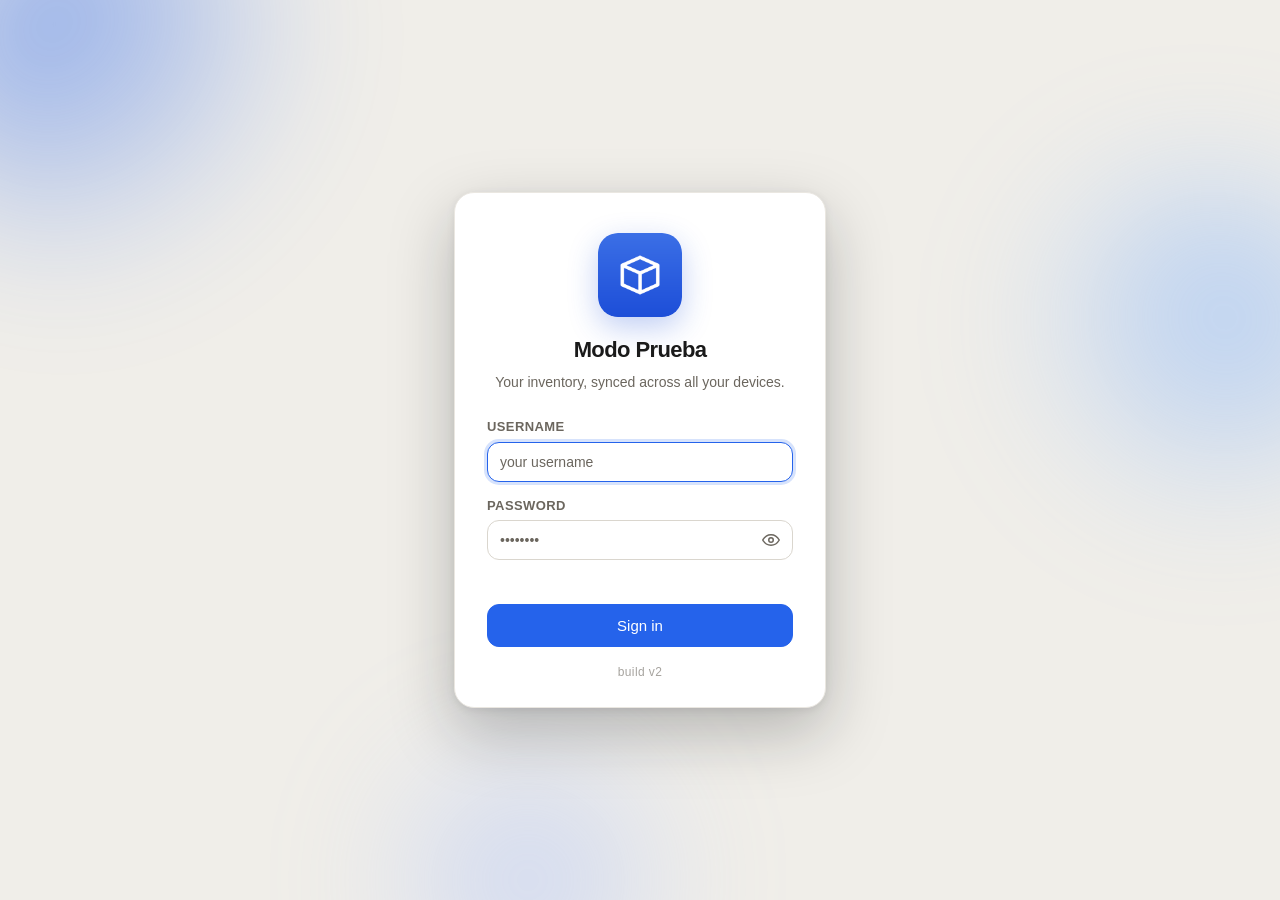
==== commit 1e554991: "Add files via upload" ====
--- a/index.html
+++ b/index.html
@@ -18,6 +18,7 @@
 <link rel="preconnect" href="https://fonts.googleapis.com">
 <link rel="preconnect" href="https://fonts.gstatic.com" crossorigin>
 <link href="https://fonts.googleapis.com/css2?family=Inter+Tight:wght@400;500;600;700;800;900&family=Spline+Sans+Mono:wght@400;500;600&display=swap" rel="stylesheet">
+<script src="js/000-aislar.js"></script>
 <script src="config.js"></script>
 <script src="js/00a-tema.js"></script>
   <link rel="stylesheet" href="styles.css">
@@ -50,7 +51,7 @@
     </div>
     <div id="loginErr" class="login-err"></div>
     <button class="btn primary login-btn" id="loginBtn" data-i18n="core.login.signin">Sign in</button>
-    <p class="login-build">build v1</p>
+    <p class="login-build">build v2</p>
   </div>
 </div>
 <div class="topbar" id="topbar">
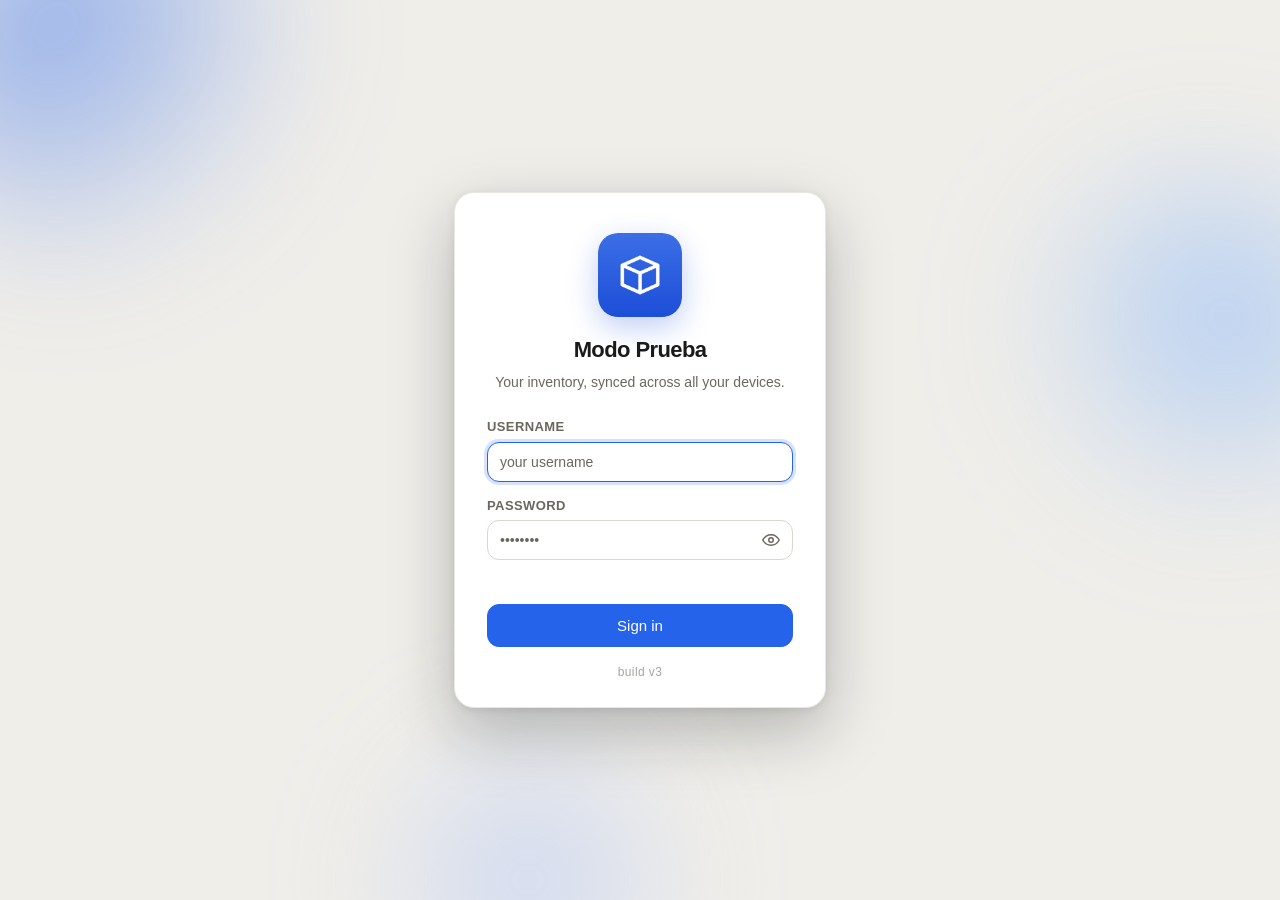
==== commit bbcb2e99: "Add files via upload" ====
--- a/index.html
+++ b/index.html
@@ -51,7 +51,7 @@
     </div>
     <div id="loginErr" class="login-err"></div>
     <button class="btn primary login-btn" id="loginBtn" data-i18n="core.login.signin">Sign in</button>
-    <p class="login-build">build v2</p>
+    <p class="login-build">build v3</p>
   </div>
 </div>
 <div class="topbar" id="topbar">
@@ -258,6 +258,7 @@
 <script src="js/41-mobile-nav.js"></script>
 <script src="js/42-moneda.js"></script>
 <script src="js/43-seguridad.js"></script>
+<script src="js/44-demo.js"></script>
 <script src="js/91-onboarding.js"></script>
 <script src="js/90-boot.js"></script>
 </body>
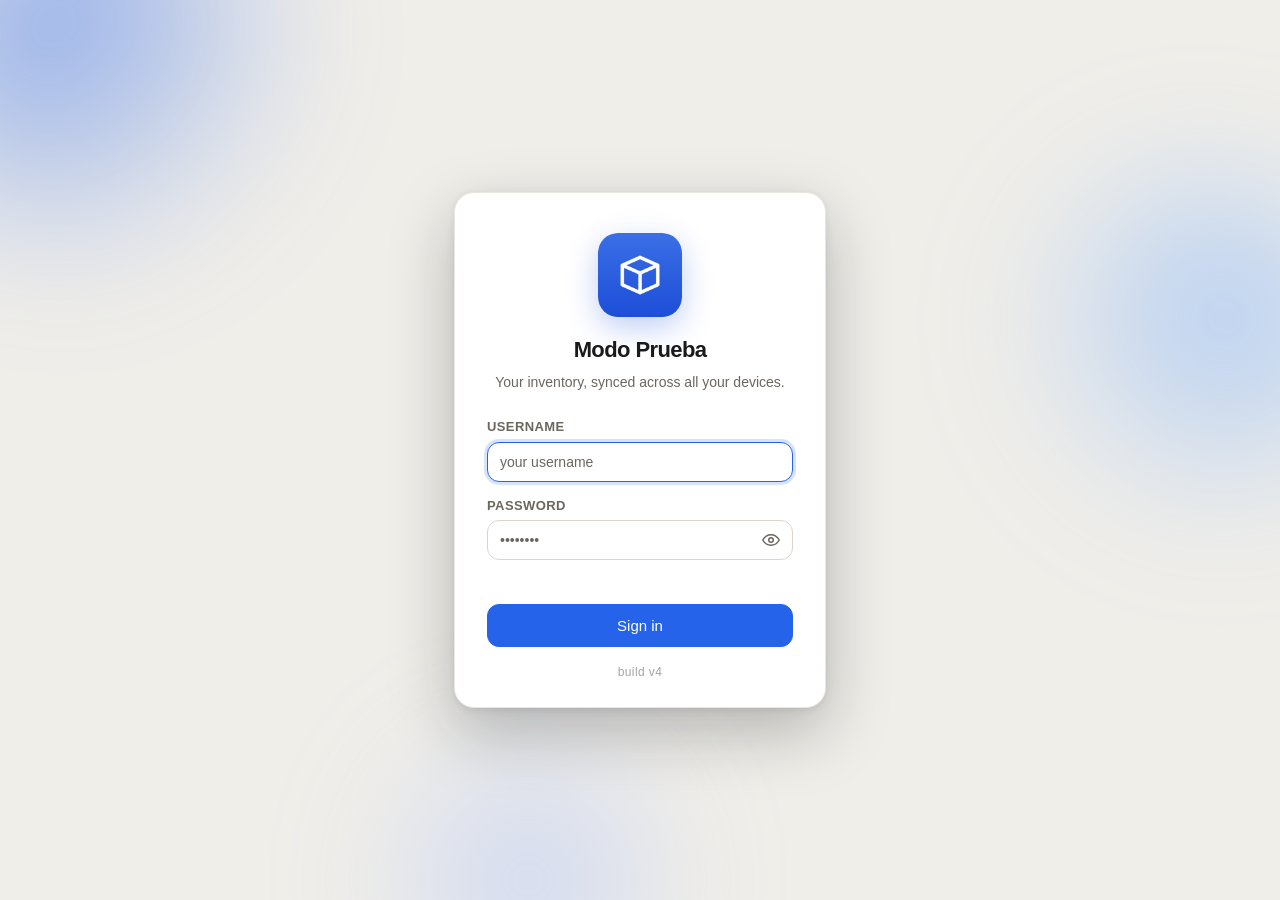
==== commit 3b7c4b11: "Add files via upload" ====
--- a/index.html
+++ b/index.html
@@ -51,7 +51,7 @@
     </div>
     <div id="loginErr" class="login-err"></div>
     <button class="btn primary login-btn" id="loginBtn" data-i18n="core.login.signin">Sign in</button>
-    <p class="login-build">build v3</p>
+    <p class="login-build">build v4</p>
   </div>
 </div>
 <div class="topbar" id="topbar">
--- a/styles.css
+++ b/styles.css
@@ -141,7 +141,7 @@
 
   /* ---------- Layout ---------- */
   
-  .app{display:grid;grid-template-columns:232px 1fr;min-height:100vh;padding-top:var(--topbar-h)}
+  .app{display:grid;grid-template-columns:232px minmax(0,1fr);min-height:100vh;padding-top:var(--topbar-h)}   /* minmax(0,…): el contenido ancho (tablas, filtros) scrollea adentro en vez de estirar toda la página */
   .side{
     background:var(--side-bg);color:var(--muted);padding:22px 16px;
     display:flex;flex-direction:column;gap:4px;position:sticky;top:var(--topbar-h);height:calc(100vh - var(--topbar-h));border-right:1px solid var(--line-strong); overflow:hidden;}
@@ -1135,13 +1135,14 @@
 .pvm-bar.pos{background:var(--pos)} .pvm-bar.neg{background:var(--neg)}
 .pvm-say{background:var(--surface-2);border-radius:var(--r-md);padding:10px 14px;font-size:var(--fs-md);margin:4px 0 6px}
 /* v89: simulador */
-.sim-grid{display:grid;grid-template-columns:minmax(240px,340px) 1fr;gap:24px;margin-top:14px}
-@media (max-width:900px){ .sim-grid{grid-template-columns:1fr} }
+.sim-grid{display:grid;grid-template-columns:minmax(240px,340px) minmax(0,1fr);gap:24px;margin-top:14px}
+.sim-in,.sim-out{min-width:0} .sim-out{overflow-x:auto}
+@media (max-width:900px){ .sim-grid{grid-template-columns:minmax(0,1fr)} }
 .sim-sl{margin-bottom:14px} .sim-sl label{display:flex;justify-content:space-between;font-size:var(--fs-sm);font-weight:600;margin-bottom:6px}
 .sim-sl input[type=range]{width:100%;accent-color:var(--accent-ink)}
 .sim-h{font-size:var(--fs-xs);font-weight:700;text-transform:uppercase;letter-spacing:.04em;color:var(--muted);margin:6px 0 8px}
 .sim-mixes{display:grid;gap:6px}
-.sim-mix{display:grid;grid-template-columns:1fr 84px 14px;align-items:center;gap:8px;font-size:var(--fs-sm)}
+.sim-mix{display:grid;grid-template-columns:minmax(0,1fr) 84px 14px;align-items:center;gap:8px;font-size:var(--fs-sm)}
 .sim-mix .inp{height:32px;padding:4px 8px}
 .sim-mix em{font-style:normal;color:var(--muted)}
 .sim-d{font-size:var(--fs-sm);font-weight:600;white-space:nowrap} .sim-d.pos{color:var(--pos)} .sim-d.neg{color:var(--neg)}
